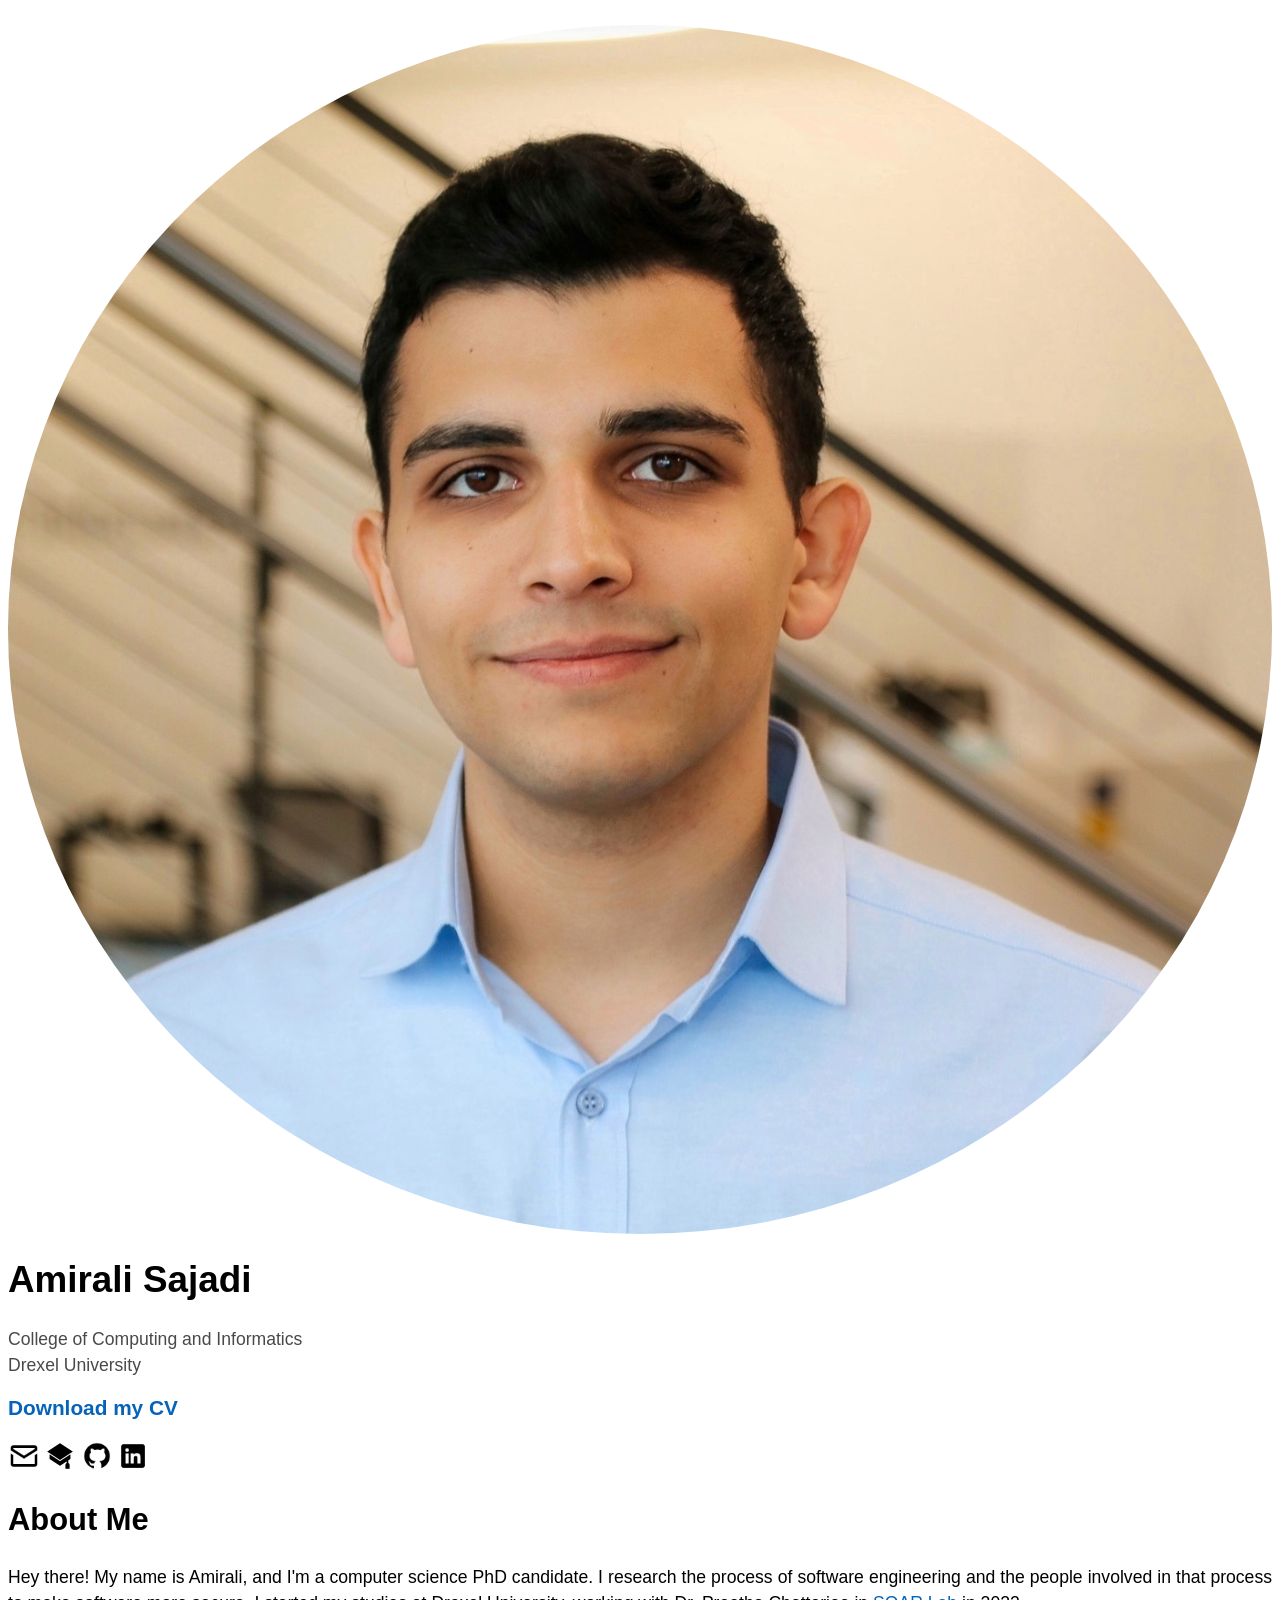
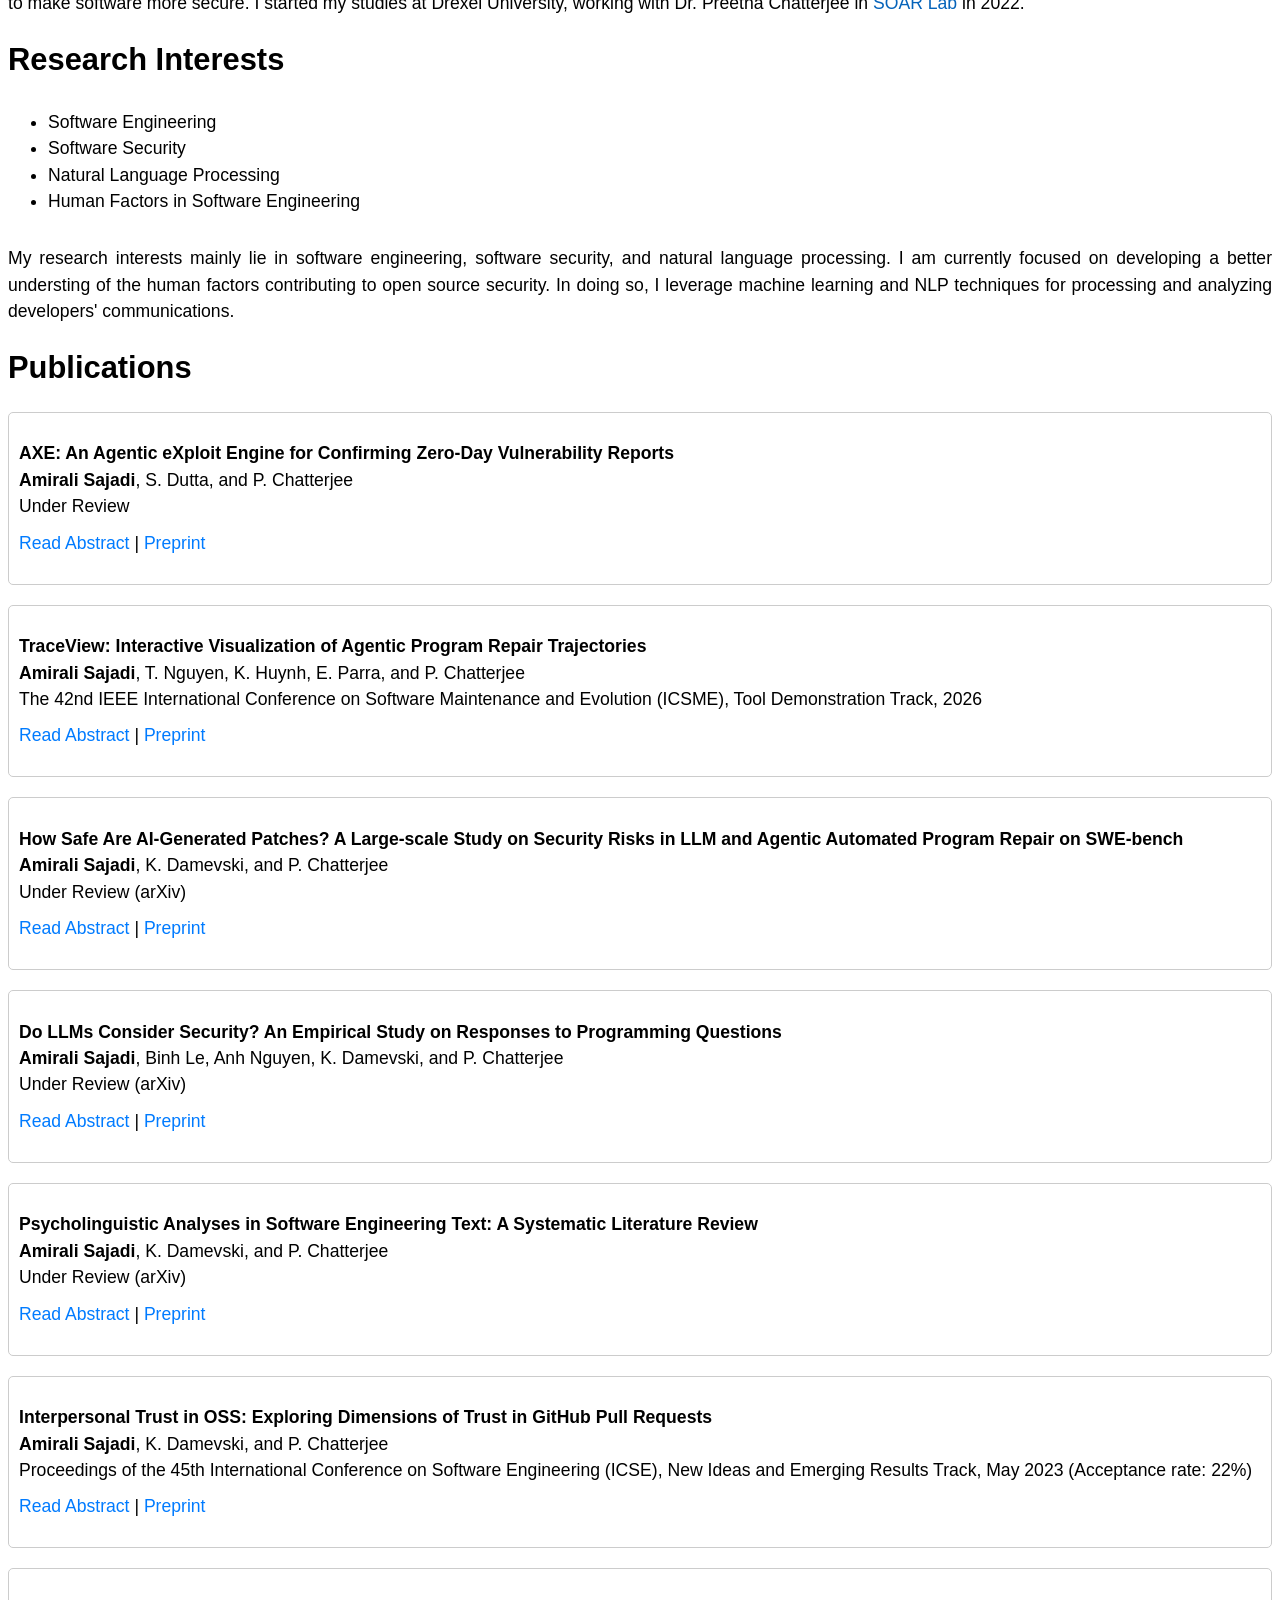
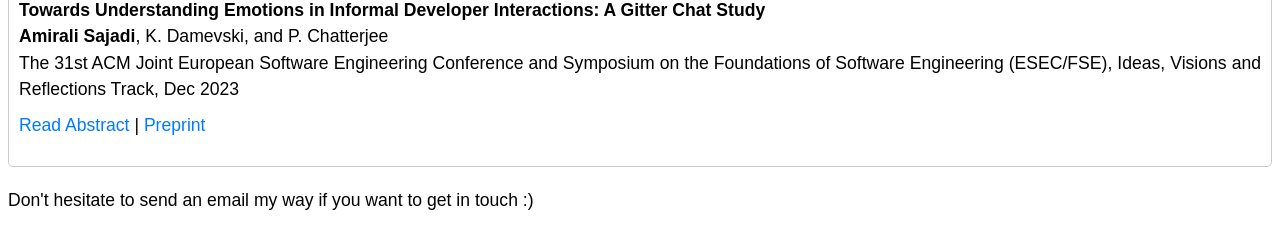
==== index.html @ 4d687c8c "Update publications" ====
<!DOCTYPE html>

<html lang="en">

<head>
    <meta charset="UTF-8">
    <meta http-equiv="X-UA-Compatible" content="IE=edge">
    <meta name="viewport" content="width=device-width, initial-scale=1.0">
    <title>Amirali Sajadi</title>
    <link rel="icon" type="image/x-icon" href="./assets/img/fav.png">

    <link rel="stylesheet" href="./assets/CSS/main.css">
    <link rel="stylesheet" href="./assets/CSS/bootstrap-grid.min.css">
</head>

<body class="container justify">


    <header class="row" id="header-row">

        <div class="col-md-3 col-sm-12">
            <img src="./assets/img/me.jpg" class="mypic" />
        </div>

        <div class="col-md-9 col-sm-12">
            <h1>Amirali Sajadi</h1>
            <p style="color: rgb(73, 73, 73);">College of Computing and Informatics<br>Drexel University</p>

            <div class="font-heavy"><a href="./assets/CV.pdf" target="_blank">Download my CV</a></div>

            <div id="links">
                <a href="mailto:amirali.sajadi@drexel.edu" target="_blank"><img src="./assets/img/mail-96.png"></a>
                <a href="https://scholar.google.com/citations?user=wyZsULIAAAAJ&hl=en" target="_blank"><img
                        src="./assets/img/scholar.png"></a>
                <a href="https://github.com/AmiraliSajadi" target="_blank"><img src="./assets/img/github-90.png"></a>
                <!-- <a href="https://twitter.com/amirali_sajadi" target="_blank"><img src="./assets/img/twitter-90.png"></a> -->
                <a href="https://www.linkedin.com/in/amirali-sajadi-a169a821b/" target="_blank"><img
                        src="./assets/img/linkedin-90.png"></a>
            </div>
        </div>

    </header>

    <main>

        <!-- About Me -->
        <div class="row">
            <div class="col-12">
                <h2>About Me</h2>

                <p class="justify">
                    Hey there! My name is Amirali, and I'm a computer science PhD candidate. I research the process of
                    software engineering and the people involved in that process to make software more secure.
                    I started my studies at Drexel University, working with Dr. Preetha Chatterjee in <a
                        href="https://soar-lab.github.io/" target="_blank">SOAR Lab</a> in 2022. </br>
                </p>
            </div>
        </div>

        <!-- Research Interests -->
        <div class="row">
            <div class="col-12">
                <h2>Research Interests</h2My research interests mainly lie in software engineering, software security,
                        and natural language processing.>
                    <ul>
                        <li>Software Engineering</li>
                        <li>Software Security</li>
                        <li>Natural Language Processing</li>
                        <li>Human Factors in Software Engineering</li>
                    </ul>
                    <p>My research interests mainly lie in software engineering, software security, and natural language
                        processing. I am currently focused on developing a better understing of the human factors
                        contributing to
                        open source security. In doing so, I leverage machine learning and NLP
                        techniques for processing and analyzing developers' communications.</p>
            </div>
        </div>

        <!-- Publications -->
        <div class="row">
            <div class="col-12">
                <h2>Publications</h2>

                                <!-- Publication -->
                <div class="publication">
                    <p>
                        <strong>AXE: An Agentic eXploit Engine for Confirming Zero-Day Vulnerability Reports</strong>
                        <br><strong>Amirali Sajadi</strong>, S. Dutta, and P. Chatterjee
                        <br>Under Review
                        <br><a href="#" class="dropdown-btn">Read Abstract</a> | <a
                            href="assets/papers/AXE.pdf" target="_blank"
                            class="button-link">Preprint</a>
                    </p>
                    <div class="abstract-content">
                        <p>
                            Vulnerability detection tools are widely adopted in software projects, yet they often overwhelm maintainers with false positives and non-actionable reports. Automated exploitation systems can help validate these reports; however, existing approaches typically operate in isolation from detection pipelines, failing to leverage available metadata such as vulnerability type and source-code location.
                            
                            This paper investigates grey-box exploitation as a vulnerability triage methodology by leveraging bare minimum detection metadata i.e., CWE classification and location, to automatically confirm which reported vulnerabilities are exploitable. We present AXE, a multi-agent framework that operationalizes this paradigm through iterative planning, source inspection, and dynamic execution.
                            
                            Evaluated on the CVE-Bench dataset, AXE achieves a 30% exploitation success rate, a 3x improvement over state-of-the-art black-box baselines. Even in a single-agent configuration, grey-box metadata yields a 1.75x performance gain. Systematic error analysis shows that most failed attempts arise from specific reasoning gaps, including misinterpreted vulnerability semantics and unmet execution preconditions. For successful exploits, AXE produces actionable, reproducible proof-of-concept artifacts, demonstrating its utility in streamlining Web vulnerability triage and remediation. We further evaluate AXE’s generalizability through a case study on a recent real-world vulnerability not included in CVE-Bench.
                        </p>
                    </div>
                </div>

                <!-- Publication -->
                <div class="publication">
                    <p>
                        <strong>TraceView: Interactive Visualization of Agentic Program Repair Trajectories</strong>
                        <br><strong>Amirali Sajadi</strong>, T. Nguyen, K. Huynh, E. Parra, and P. Chatterjee
                        <br>The 42nd IEEE International Conference on Software Maintenance and Evolution (ICSME), Tool Demonstration Track, 2026
                        <br><a href="#" class="dropdown-btn">Read Abstract</a> | <a
                            href="assets/papers/TraceView.pdf" target="_blank"
                            class="button-link">Preprint</a>
                    </p>
                    <div class="abstract-content">
                        <p>
                            LLM-based automated program repair (APR) agents generate patches to fix software bugs with minimal human intervention. These agents often produce long trajectories of reasoning, tool use, and feedback to produce candidate patches. Final patch outcomes show whether a repair attempt succeeded or failed, but they do not show how the agent reached that outcome, or where the process became repetitive or misaligned with the task. This makes agentic repair failures difficult to diagnose, reproduce, and prevent. To help developers address these challenges, we present <i>TraceView</i>, an interactive tool for labeling and visualizing repair trajectories from APR systems. TraceView organizes raw and pre-labeled agentic runs with <i>Thought</i>, <i>Action</i>, and <i>Result</i> components to support semantic relation labeling and diagnosis, and renders the resulting trajectory as graph views. Furthermore, TraceView provides relation filters, patch outcome summaries, metrics, and node-level evidence panels to help users inspect how <i>reasoning</i>, <i>actions</i>, and <i>feedback</i> connect across the various steps of an agentic repair attempt. We evaluate TraceView with five researchers through a survey-based user study. Participants reported that TraceView made trajectories easier to scan and that its overview-to-detail workflow helped them better understand repair behavior. The TraceView source code is available at <a href="https://github.com/SOAR-Lab/agent-traj-visualization" target="_blank">https://github.com/SOAR-Lab/agent-traj-visualization</a>. A screencast of TraceView is available at <a href="https://youtu.be/9ZCh7Ifj2AQ" target="_blank">https://youtu.be/9ZCh7Ifj2AQ</a>.
                        </p>
                    </div>
                </div>

                <!-- Publication -->
                <div class="publication">
                    <p>
                        <strong>How Safe Are AI-Generated Patches? A Large-scale Study on Security Risks in LLM and Agentic Automated Program Repair on SWE-bench</strong>
                        <br><strong>Amirali Sajadi</strong>, K. Damevski, and P. Chatterjee
                        <br>Under Review (arXiv)
                        <br><a href="#" class="dropdown-btn">Read Abstract</a> | <a
                            href="assets/papers/Are_LLM_Patches_Secure.pdf" target="_blank"
                            class="button-link">Preprint</a>
                    </p>
                    <div class="abstract-content">
                        <p>
                            Large language models (LLMs) and their agentic frameworks are increasingly adopted to perform development tasks such as automated program repair (APR). While prior work has identified security risks in LLM-generated code, most have focused on synthetic, simplified, or isolated tasks that lack the complexity of real-world program repair. In this study, we present the first large-scale security analysis of LLM-generated patches using 20,000+ GitHub issues. We evaluate patches proposed by developers, a standalone LLM (Llama 3.3 Instruct-70B), and three top-performing agentic frameworks (OpenHands, AutoCodeRover, HoneyComb). Finally, we analyze a wide range of code, issue, and project-level factors to understand the conditions under which generating insecure patches is more likely.
                            
                            Our findings reveal that Llama introduces many new vulnerabilities, exhibiting unique patterns not found in developers' code. Agentic workflows also generate a number of vulnerabilities, particularly when given more autonomy. We find that vulnerabilities in LLM-generated patches are associated with distinctive code characteristics and are commonly observed in issues missing specific types of information. These results suggest that contextual factors play a critical role in the security of the generated patches and point toward the need for proactive risk assessment methods that account for both issue and code-level information.
                        </p>
                    </div>
                </div>

                <!-- Publication -->
                <div class="publication">
                    <p>
                        <strong>Do LLMs Consider Security? An Empirical Study on Responses to Programming Questions</strong>
                        <br><strong>Amirali Sajadi</strong>, Binh Le, Anh Nguyen, K. Damevski, and P. Chatterjee
                        <br>Under Review (arXiv)
                        <br><a href="#" class="dropdown-btn">Read Abstract</a> | <a
                            href="assets/papers/do_llms_consider_security.pdf" target="_blank"
                            class="button-link">Preprint</a>
                    </p>
                    <div class="abstract-content">
                        <p>
                            The widespread adoption of conversational LLMs for software development has raised new security concerns
                            regarding the safety of LLM-generated content. Our motivational study outlines ChatGPT's potential in
                            volunteering context-specific information to the developers, promoting safe coding practices. Motivated by
                            this finding, we conduct a study to evaluate the degree of security awareness exhibited by three prominent
                            LLMs: Claude 3, GPT-4, and Llama 3. We prompt these LLMs with Stack Overflow questions that contain vulnerable
                            code to evaluate whether they merely provide answers to the questions or if they also warn users about
                            the insecure code, thereby demonstrating a degree of security awareness. Further, we assess whether LLM
                            responses provide information about the causes, exploits, and the potential fixes of the vulnerability,
                            to help raise users' awareness. Our findings show that all three models struggle to accurately detect and
                            warn users about vulnerabilities, achieving a detection rate of only 12.6% to 40% across our datasets. We also
                            observe that the LLMs tend to identify certain types of vulnerabilities related to sensitive information
                            exposure and improper input neutralization much more frequently than other types, such as those involving
                            external control of file names or paths. Furthermore, when LLMs do issue security warnings, they often provide
                            more information on the causes, exploits, and fixes of vulnerabilities compared to Stack Overflow responses.
                            Finally, we provide an in-depth discussion on the implications of our findings and present a CLI-based prompting
                            tool that can be used to generate significantly more secure LLM responses.
                        </p>
                    </div>
                </div>
                
                 <!-- Publication -->
                <div class="publication">
                    <p>
                        <strong>Psycholinguistic Analyses in Software Engineering Text: A Systematic Literature Review</strong>
                        <br><strong>Amirali Sajadi</strong>, K. Damevski, and P. Chatterjee
                        <br>Under Review (arXiv)
                        <br><a href="#" class="dropdown-btn">Read Abstract</a> | <a
                            href="assets/papers/psycholinguistic_analyses_in_se_text.pdf" target="_blank"
                            class="button-link">Preprint</a>
                    </p>
                    <div class="abstract-content">
                        <p>
                            Context: A deeper understanding of human factors in software engineering (SE) is essential for improving team collaboration, decision-making, and
                            productivity. Communication channels iike code reviews and chats provide insights into developers’ psychological and emotional states. While large
                            language models excel at text analysis, they often lack transparency and precision. Psycholinguistic tools like Linguistic Inquiry and Word Count (LIWC)
                            offer clearer, interpretable insights into cognitive and emotional processes exhibited in text. Despite its wide use in SE research, no comprehensive
                            review of LIWC’s use has been conducted.
                            
                            Objective: We examine the importance of psycholinguistic tools, particularly LIWC, and provide a thorough analysis of its current and
                            potential future applications in SE research. 
                            
                            Methods: We conducted a systematic review of six prominent databases, identifying 43 SE-related papers using LIWC. Our analysis focuses on five
                            research questions: RQ1. How was LIWC employed in SE studies, and for what purposes?, RQ2. What datasets were analyzed using LIWC?, RQ3: What
                            Behavioral Software Engineering (BSE) concepts were studied using LIWC? RQ4: How often has LIWC been evaluated in SE research?, RQ5: What
                            concerns were raised about adopting LIWC in SE? 
                            
                            Results: Our findings reveal a wide range of applications, including analyzing team communication to detect developer emotions and personality,
                            developing ML models to predict deleted Stack Overflow posts, and more recently comparing AI-generated and human-written text. LIWC has been
                            primarily used with data from project management platforms (e.g., GitHub) and Q&A forums (e.g., Stack Overflow). Key BSE concepts include
                            Communication, Organizational Climate, and Positive Psychology. 26 of 43 papers did not formally evaluate LIWC. Concerns were raised about
                            some limitations, including difficulty handling SE-specific vocabulary.
                            
                            Conclusion: We highlight the potential of psycholinguistic tools and their limitations, and present new use cases for advancing the research
                            of human factors in SE (e.g., bias in human-LLM conversations).
                        </p>
                    </div>
                </div>
                
                <!-- Publication -->
                <div class="publication">
                    <p>
                        <strong>Interpersonal Trust in OSS: Exploring Dimensions of Trust in GitHub Pull
                            Requests</strong>
                        <br><strong>Amirali Sajadi</strong>, K. Damevski, and P. Chatterjee
                        <br>Proceedings of the 45th International Conference on Software Engineering (ICSE), New Ideas
                        and Emerging Results Track,
                        May 2023 (Acceptance rate: 22%)
                        <br><a href="#" class="dropdown-btn">Read Abstract</a> | <a
                            href="assets/papers/interpersonal_trust.pdf" target="_blank"
                            class="button-link">Preprint</a>
                    </p>
                    <div class="abstract-content">
                        <p>
                            Interpersonal trust plays a crucial role in facilitating collaborative tasks, such as
                            software development. While previous research recognizes the significance of trust in an
                            organizational setting, there is a lack of understanding in how trust is exhibited in OSS
                            distributed teams, where there is an absence of direct, in-person communications. To foster
                            trust and collaboration in OSS teams, we need to understand what trust is and how it is
                            exhibited in written developer communications (e.g., pull requests, chats). In this paper,
                            we first investigate various dimensions of trust to identify the ways trusting behavior can
                            be observed in OSS. Next, we sample a set of 100 GitHub pull requests from Apache Software
                            Foundation (ASF) projects, to analyze and demonstrate how each dimension of trust can be
                            exhibited. Our findings provide preliminary insights into cues that might be helpful to
                            automatically assess team dynamics and establish interpersonal trust in OSS teams, leading
                            to successful and sustainable OSS.
                        </p>
                    </div>
                </div>

                <!-- Publication -->
                <div class="publication">
                    <p>
                        <strong>Towards Understanding Emotions in Informal Developer Interactions: A Gitter Chat
                            Study</strong>
                        <br><strong>Amirali Sajadi</strong>, K. Damevski, and P. Chatterjee
                        <br>The 31st ACM Joint European Software Engineering Conference and Symposium on the Foundations
                        of Software Engineering (ESEC/FSE),
                        Ideas, Visions and Reflections Track, Dec 2023
                        <br><a href="#" class="dropdown-btn">Read Abstract</a> | <a href="assets/papers/emotions.pdf"
                            target="_blank" class="button-link">Preprint</a>
                    </p>
                    <div class="abstract-content">
                        <p>
                            Emotions play a significant role in teamwork and collaborative activities like software
                            development. While researchers have analyzed developer emotions in various software
                            artifacts (e.g., issues, pull requests), few studies have focused on understanding the broad
                            spectrum of emotions expressed in chats. As one of the most widely used means of
                            communication, chats contain valuable information in the form of informal conversations,
                            such as negative perspectives about adopting a tool. In this paper, we present a dataset of
                            developer chat messages manually annotated with a wide range of emotion labels (and
                            sub-labels), and analyze the type of information present in those messages. We also
                            investigate the unique signals of emotions specific to chats and distinguish them from other
                            forms of software communication. Our findings suggest that chats have fewer expressions of
                            Approval and Fear but more expressions of Curiosity compared to GitHub comments. We also
                            notice that Confusion is frequently observed when discussing programming-related information
                            such as unexpected software behavior. Overall, our study highlights the potential of mining
                            emotions in developer chats for supporting software maintenance and evolution tools.
                        </p>
                    </div>
                </div>
            </div>
        </div>

    </main>

    <!-- footer -->
    <footer class="last-row">

        <p>Don't hesitate to send an email my way if you want to get in touch :)</p>

    </footer>


    <script>
        // JavaScript to toggle the abstract content
        document.querySelectorAll('.dropdown-btn').forEach(button => {
            button.addEventListener('click', (event) => {
                event.preventDefault(); // Prevent the default action of the link
                const abstractContent = button.parentElement.nextElementSibling;
                if (abstractContent.style.display === 'block') {
                    abstractContent.style.display = 'none';
                } else {
                    abstractContent.style.display = 'block';
                }
            });
        });
    </script>

</body>

</html>
---- assets/CSS/main.css ----
/* inter font */
@import url("https://rsms.me/inter/inter.css");
html {
  font-family: "Inter", sans-serif;
}
@supports (font-variation-settings: normal) {
  html {
    font-family: "Inter var", sans-serif;
  }
}

/* font */
a {
  color: #0563ba;
  text-decoration: none;
}

a:hover {
  text-decoration: underline;
}

a:visited {
  color: #0563ba;
  text-decoration: none;
}

h1 {
  font-size: 2.3rem;
}

h2 {
  font-size: 1.93rem;
}

p,
li {
  font-size: 1.1rem;
  font-weight: 500;
  line-height: 1.5;
}

b {
  font-size: 1.1rem;
  font-weight: 650;
  line-height: 1.5;
}

.font-heavy {
  font-weight: 700;
  font-size: 1.3rem;
}

.font-regular {
  font-weight: 400;
}
*/


/* positioning */
body {
  height: 100%;
  width: 100%;
  margin: 0;
  padding: 0;
  top: 0;
  left: 0;
}

.left {
  text-align: left;
}

.right {
  text-align: right;
}

.center {
  text-align: center;
  margin-left: auto;
  margin-right: auto;
}

.justify {
  text-align: justify;
}

#header-row {
  margin-top: 25px;
}

#last-row {
  margin-top: 100px;
  margin-bottom: 50px;
}

.mypic {
  width: 100%;
  margin-right: auto;
  margin-left: auto;
  margin-bottom: 25px;
  display: block;
  border-radius: 100%;
}

#links {
  margin-top: 20px;
}

#links img {
  height: 2em;
  width: 2em;
}

.publication {
  margin-bottom: 20px;
  border: 1px solid #ccc;
  padding: 10px;
  border-radius: 5px;
}

.button-link,
.dropdown-btn {
  color: #007bff;
  text-decoration: none;
  display: inline-block;
  margin-top: 10px;
}

.button-link:hover,
.dropdown-btn:hover {
  text-decoration: underline;
}

.abstract-content {
  display: none;
  background-color: #e9f5ff;
  padding: 10px;
  margin-top: 10px;
  border-radius: 5px;
}
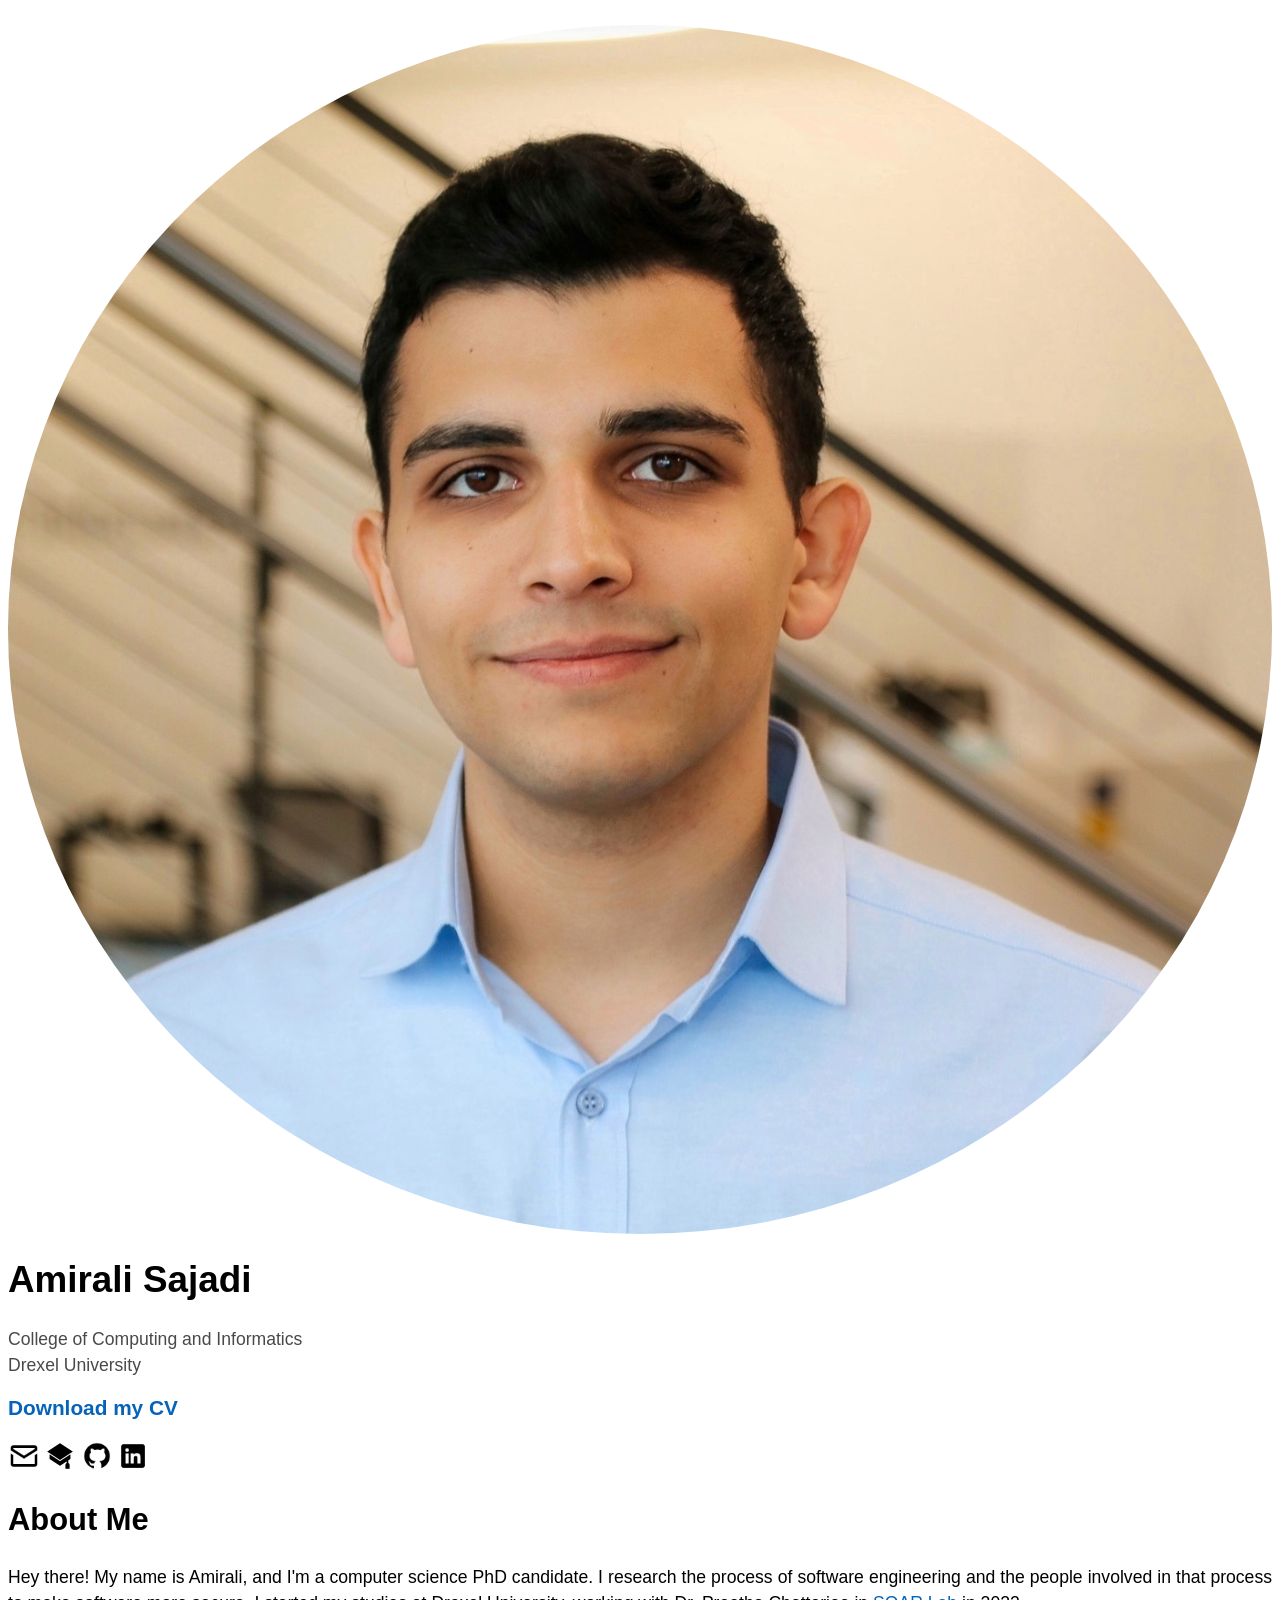
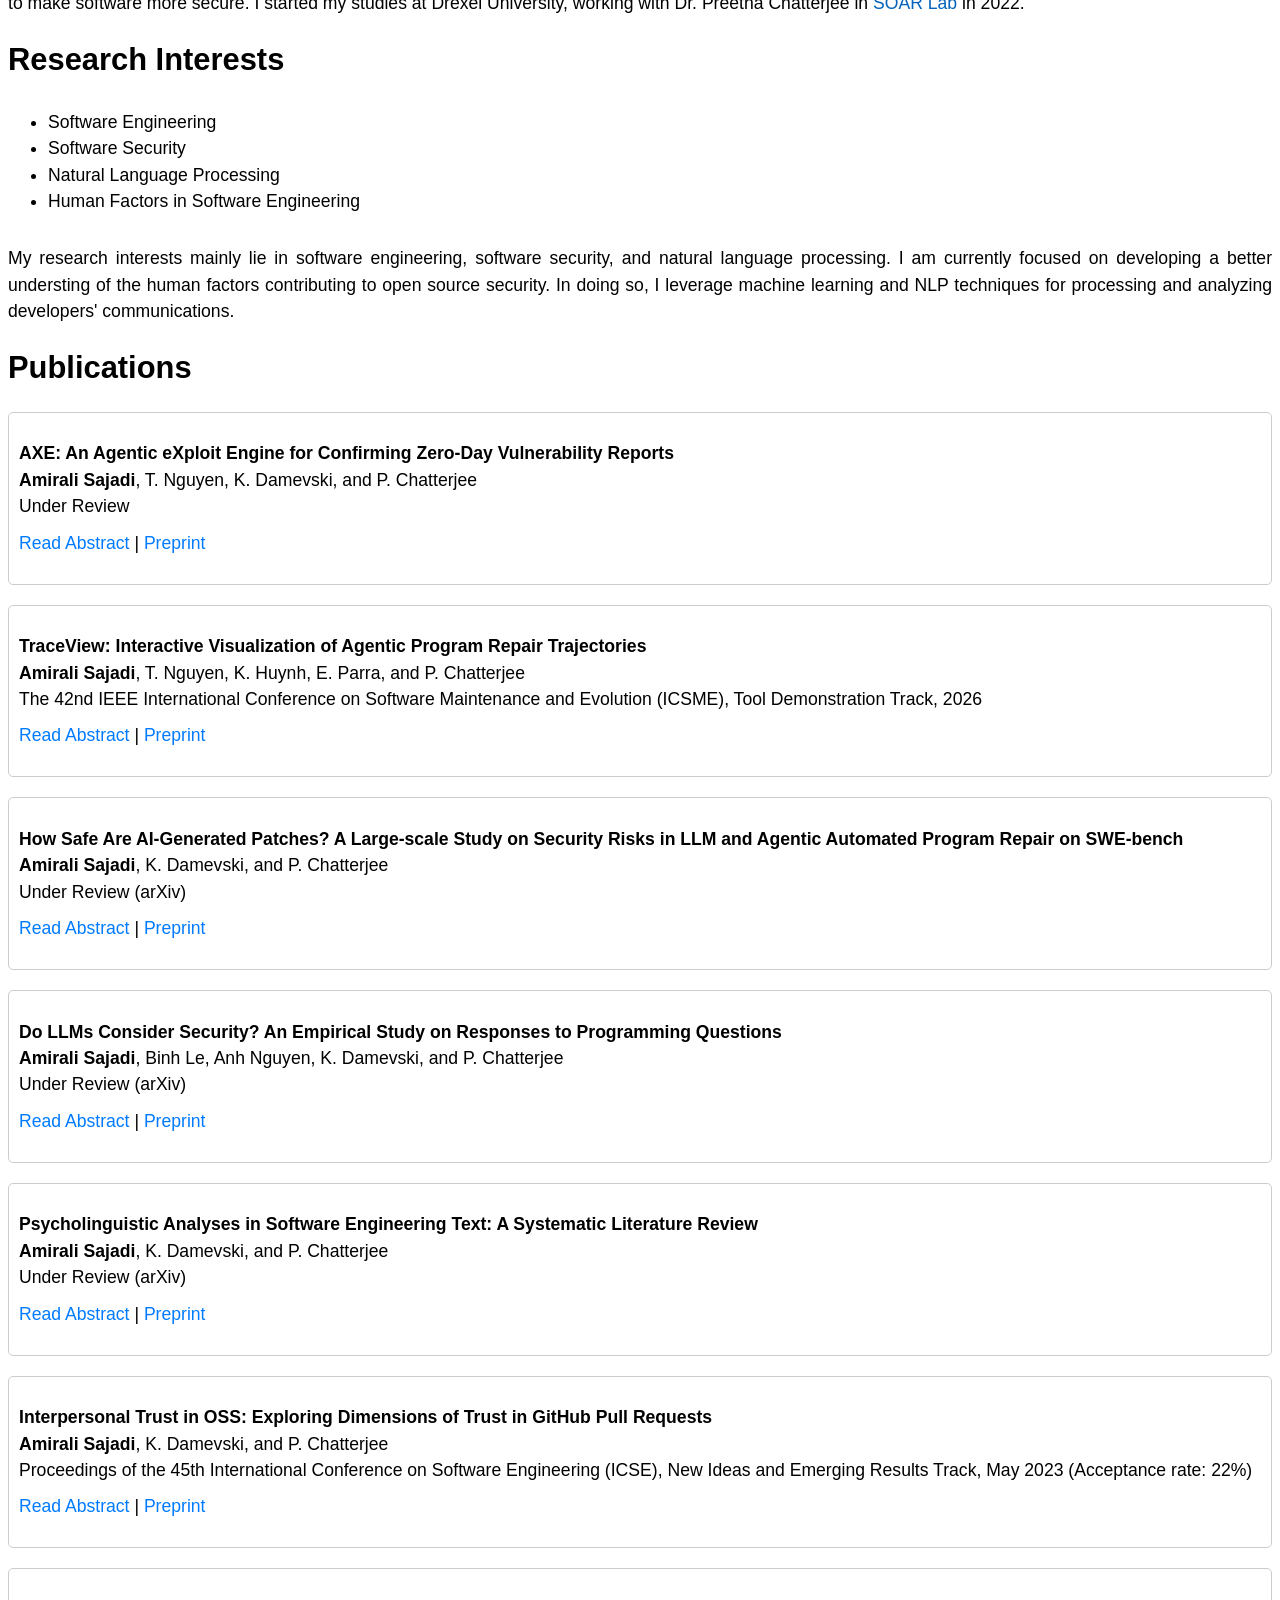
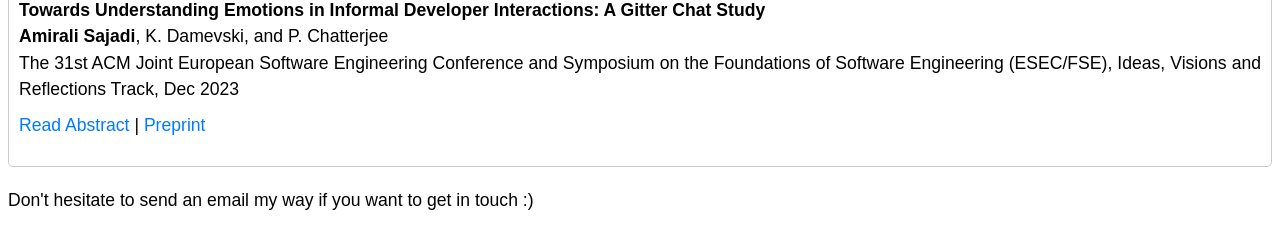
==== commit e81483a4: "Update author names in publication section" ====
--- a/index.html
+++ b/index.html
@@ -85,7 +85,7 @@
                 <div class="publication">
                     <p>
                         <strong>AXE: An Agentic eXploit Engine for Confirming Zero-Day Vulnerability Reports</strong>
-                        <br><strong>Amirali Sajadi</strong>, S. Dutta, and P. Chatterjee
+                        <br><strong>Amirali Sajadi</strong>, T. Nguyen, K. Damevski, and P. Chatterjee
                         <br>Under Review
                         <br><a href="#" class="dropdown-btn">Read Abstract</a> | <a
                             href="assets/papers/AXE.pdf" target="_blank"
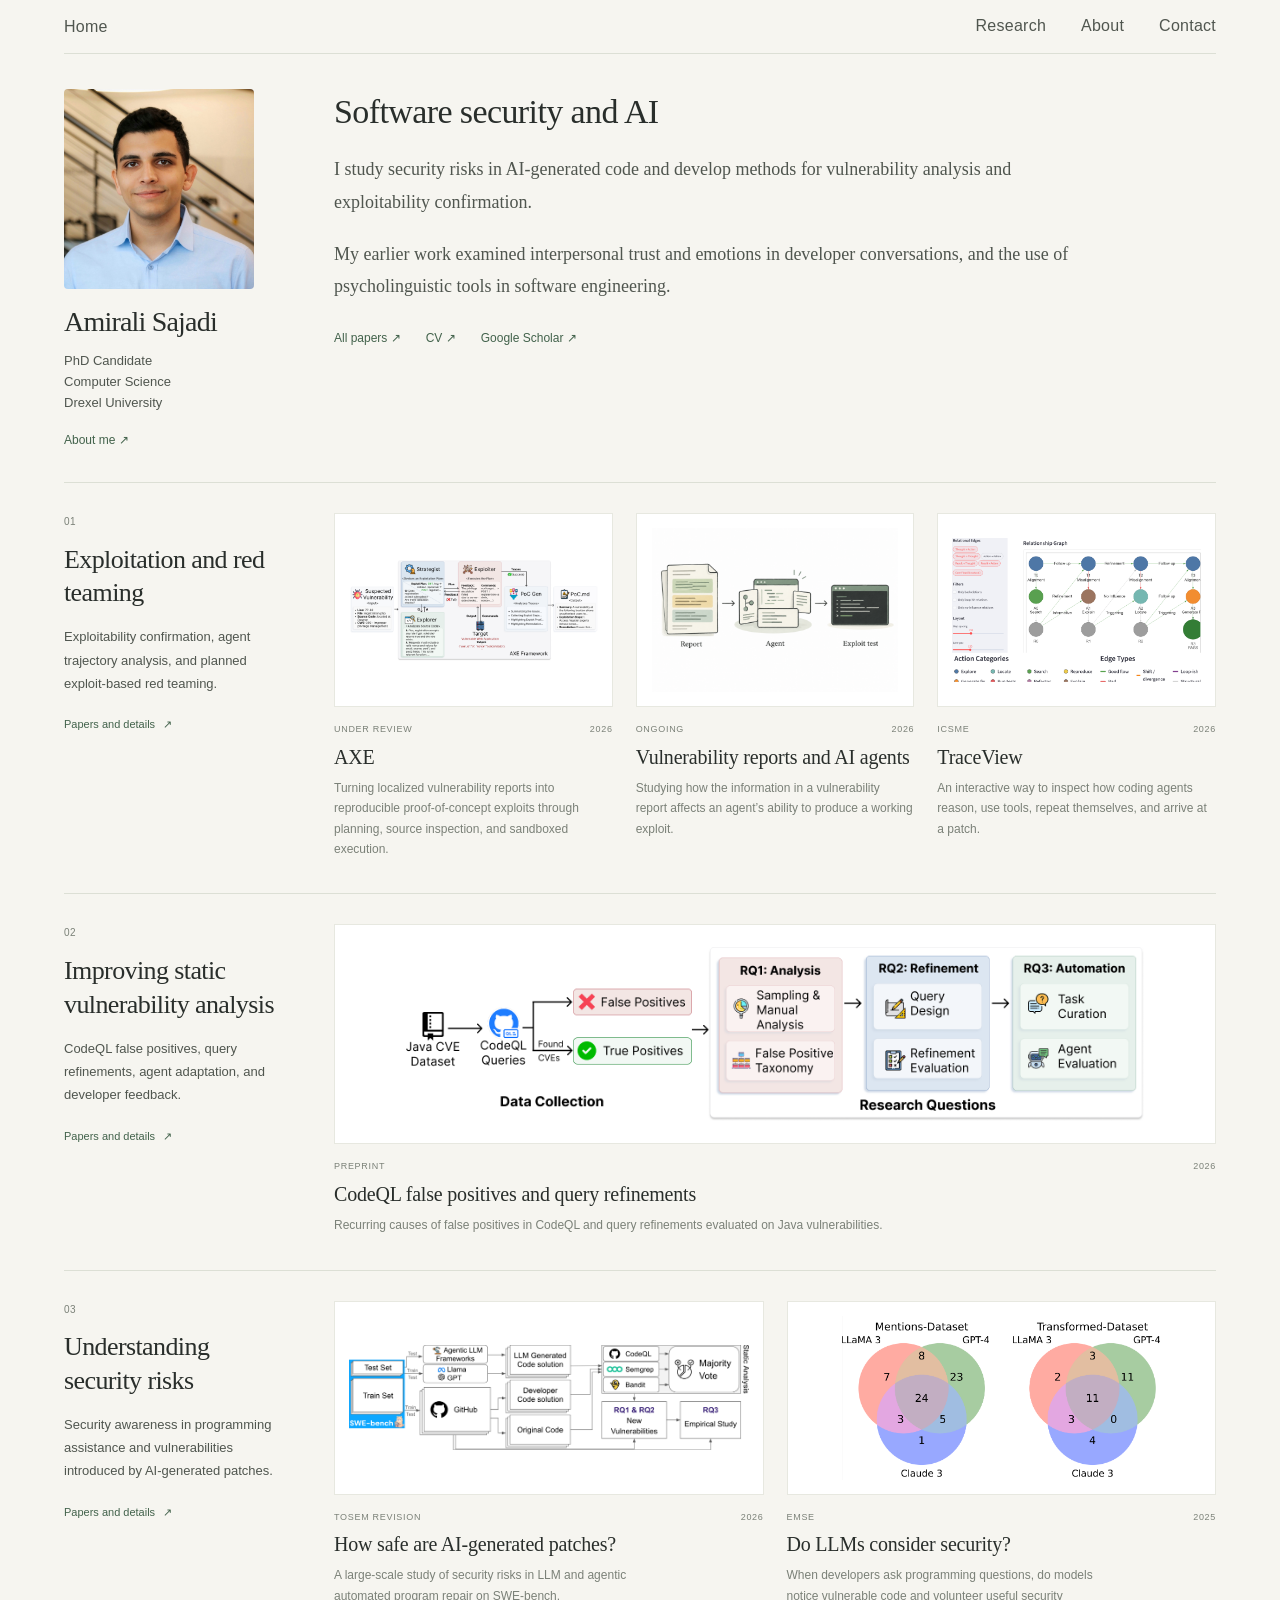
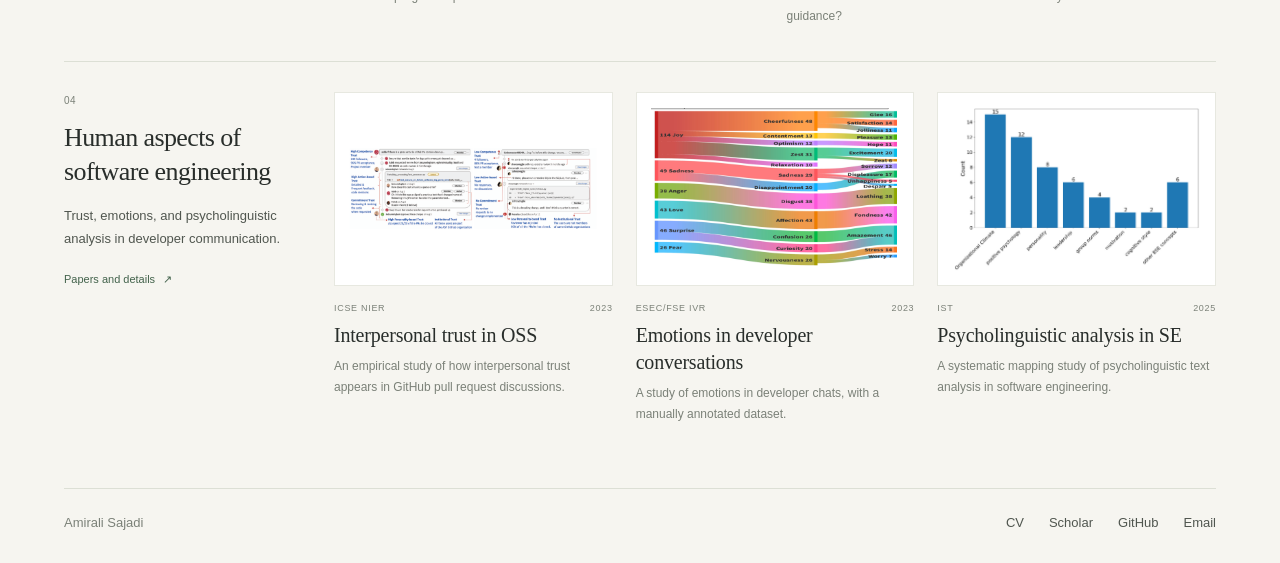
==== commit 5895ce20: "new ui" ====
--- a/index.html
+++ b/index.html
@@ -1,303 +1,3 @@
-<!DOCTYPE html>
-
-<html lang="en">
-
-<head>
-    <meta charset="UTF-8">
-    <meta http-equiv="X-UA-Compatible" content="IE=edge">
-    <meta name="viewport" content="width=device-width, initial-scale=1.0">
-    <title>Amirali Sajadi</title>
-    <link rel="icon" type="image/x-icon" href="./assets/img/fav.png">
-
-    <link rel="stylesheet" href="./assets/CSS/main.css">
-    <link rel="stylesheet" href="./assets/CSS/bootstrap-grid.min.css">
-</head>
-
-<body class="container justify">
-
-
-    <header class="row" id="header-row">
-
-        <div class="col-md-3 col-sm-12">
-            <img src="./assets/img/me.jpg" class="mypic" />
-        </div>
-
-        <div class="col-md-9 col-sm-12">
-            <h1>Amirali Sajadi</h1>
-            <p style="color: rgb(73, 73, 73);">College of Computing and Informatics<br>Drexel University</p>
-
-            <div class="font-heavy"><a href="./assets/CV.pdf" target="_blank">Download my CV</a></div>
-
-            <div id="links">
-                <a href="mailto:amirali.sajadi@drexel.edu" target="_blank"><img src="./assets/img/mail-96.png"></a>
-                <a href="https://scholar.google.com/citations?user=wyZsULIAAAAJ&hl=en" target="_blank"><img
-                        src="./assets/img/scholar.png"></a>
-                <a href="https://github.com/AmiraliSajadi" target="_blank"><img src="./assets/img/github-90.png"></a>
-                <!-- <a href="https://twitter.com/amirali_sajadi" target="_blank"><img src="./assets/img/twitter-90.png"></a> -->
-                <a href="https://www.linkedin.com/in/amirali-sajadi-a169a821b/" target="_blank"><img
-                        src="./assets/img/linkedin-90.png"></a>
-            </div>
-        </div>
-
-    </header>
-
-    <main>
-
-        <!-- About Me -->
-        <div class="row">
-            <div class="col-12">
-                <h2>About Me</h2>
-
-                <p class="justify">
-                    Hey there! My name is Amirali, and I'm a computer science PhD candidate. I research the process of
-                    software engineering and the people involved in that process to make software more secure.
-                    I started my studies at Drexel University, working with Dr. Preetha Chatterjee in <a
-                        href="https://soar-lab.github.io/" target="_blank">SOAR Lab</a> in 2022. </br>
-                </p>
-            </div>
-        </div>
-
-        <!-- Research Interests -->
-        <div class="row">
-            <div class="col-12">
-                <h2>Research Interests</h2My research interests mainly lie in software engineering, software security,
-                        and natural language processing.>
-                    <ul>
-                        <li>Software Engineering</li>
-                        <li>Software Security</li>
-                        <li>Natural Language Processing</li>
-                        <li>Human Factors in Software Engineering</li>
-                    </ul>
-                    <p>My research interests mainly lie in software engineering, software security, and natural language
-                        processing. I am currently focused on developing a better understing of the human factors
-                        contributing to
-                        open source security. In doing so, I leverage machine learning and NLP
-                        techniques for processing and analyzing developers' communications.</p>
-            </div>
-        </div>
-
-        <!-- Publications -->
-        <div class="row">
-            <div class="col-12">
-                <h2>Publications</h2>
-
-                                <!-- Publication -->
-                <div class="publication">
-                    <p>
-                        <strong>AXE: An Agentic eXploit Engine for Confirming Zero-Day Vulnerability Reports</strong>
-                        <br><strong>Amirali Sajadi</strong>, T. Nguyen, K. Damevski, and P. Chatterjee
-                        <br>Under Review
-                        <br><a href="#" class="dropdown-btn">Read Abstract</a> | <a
-                            href="assets/papers/AXE.pdf" target="_blank"
-                            class="button-link">Preprint</a>
-                    </p>
-                    <div class="abstract-content">
-                        <p>
-                            Vulnerability detection tools are widely adopted in software projects, yet they often overwhelm maintainers with false positives and non-actionable reports. Automated exploitation systems can help validate these reports; however, existing approaches typically operate in isolation from detection pipelines, failing to leverage available metadata such as vulnerability type and source-code location.
-                            
-                            This paper investigates grey-box exploitation as a vulnerability triage methodology by leveraging bare minimum detection metadata i.e., CWE classification and location, to automatically confirm which reported vulnerabilities are exploitable. We present AXE, a multi-agent framework that operationalizes this paradigm through iterative planning, source inspection, and dynamic execution.
-                            
-                            Evaluated on the CVE-Bench dataset, AXE achieves a 30% exploitation success rate, a 3x improvement over state-of-the-art black-box baselines. Even in a single-agent configuration, grey-box metadata yields a 1.75x performance gain. Systematic error analysis shows that most failed attempts arise from specific reasoning gaps, including misinterpreted vulnerability semantics and unmet execution preconditions. For successful exploits, AXE produces actionable, reproducible proof-of-concept artifacts, demonstrating its utility in streamlining Web vulnerability triage and remediation. We further evaluate AXE’s generalizability through a case study on a recent real-world vulnerability not included in CVE-Bench.
-                        </p>
-                    </div>
-                </div>
-
-                <!-- Publication -->
-                <div class="publication">
-                    <p>
-                        <strong>TraceView: Interactive Visualization of Agentic Program Repair Trajectories</strong>
-                        <br><strong>Amirali Sajadi</strong>, T. Nguyen, K. Huynh, E. Parra, and P. Chatterjee
-                        <br>The 42nd IEEE International Conference on Software Maintenance and Evolution (ICSME), Tool Demonstration Track, 2026
-                        <br><a href="#" class="dropdown-btn">Read Abstract</a> | <a
-                            href="assets/papers/TraceView.pdf" target="_blank"
-                            class="button-link">Preprint</a>
-                    </p>
-                    <div class="abstract-content">
-                        <p>
-                            LLM-based automated program repair (APR) agents generate patches to fix software bugs with minimal human intervention. These agents often produce long trajectories of reasoning, tool use, and feedback to produce candidate patches. Final patch outcomes show whether a repair attempt succeeded or failed, but they do not show how the agent reached that outcome, or where the process became repetitive or misaligned with the task. This makes agentic repair failures difficult to diagnose, reproduce, and prevent. To help developers address these challenges, we present <i>TraceView</i>, an interactive tool for labeling and visualizing repair trajectories from APR systems. TraceView organizes raw and pre-labeled agentic runs with <i>Thought</i>, <i>Action</i>, and <i>Result</i> components to support semantic relation labeling and diagnosis, and renders the resulting trajectory as graph views. Furthermore, TraceView provides relation filters, patch outcome summaries, metrics, and node-level evidence panels to help users inspect how <i>reasoning</i>, <i>actions</i>, and <i>feedback</i> connect across the various steps of an agentic repair attempt. We evaluate TraceView with five researchers through a survey-based user study. Participants reported that TraceView made trajectories easier to scan and that its overview-to-detail workflow helped them better understand repair behavior. The TraceView source code is available at <a href="https://github.com/SOAR-Lab/agent-traj-visualization" target="_blank">https://github.com/SOAR-Lab/agent-traj-visualization</a>. A screencast of TraceView is available at <a href="https://youtu.be/9ZCh7Ifj2AQ" target="_blank">https://youtu.be/9ZCh7Ifj2AQ</a>.
-                        </p>
-                    </div>
-                </div>
-
-                <!-- Publication -->
-                <div class="publication">
-                    <p>
-                        <strong>How Safe Are AI-Generated Patches? A Large-scale Study on Security Risks in LLM and Agentic Automated Program Repair on SWE-bench</strong>
-                        <br><strong>Amirali Sajadi</strong>, K. Damevski, and P. Chatterjee
-                        <br>Under Review (arXiv)
-                        <br><a href="#" class="dropdown-btn">Read Abstract</a> | <a
-                            href="assets/papers/Are_LLM_Patches_Secure.pdf" target="_blank"
-                            class="button-link">Preprint</a>
-                    </p>
-                    <div class="abstract-content">
-                        <p>
-                            Large language models (LLMs) and their agentic frameworks are increasingly adopted to perform development tasks such as automated program repair (APR). While prior work has identified security risks in LLM-generated code, most have focused on synthetic, simplified, or isolated tasks that lack the complexity of real-world program repair. In this study, we present the first large-scale security analysis of LLM-generated patches using 20,000+ GitHub issues. We evaluate patches proposed by developers, a standalone LLM (Llama 3.3 Instruct-70B), and three top-performing agentic frameworks (OpenHands, AutoCodeRover, HoneyComb). Finally, we analyze a wide range of code, issue, and project-level factors to understand the conditions under which generating insecure patches is more likely.
-                            
-                            Our findings reveal that Llama introduces many new vulnerabilities, exhibiting unique patterns not found in developers' code. Agentic workflows also generate a number of vulnerabilities, particularly when given more autonomy. We find that vulnerabilities in LLM-generated patches are associated with distinctive code characteristics and are commonly observed in issues missing specific types of information. These results suggest that contextual factors play a critical role in the security of the generated patches and point toward the need for proactive risk assessment methods that account for both issue and code-level information.
-                        </p>
-                    </div>
-                </div>
-
-                <!-- Publication -->
-                <div class="publication">
-                    <p>
-                        <strong>Do LLMs Consider Security? An Empirical Study on Responses to Programming Questions</strong>
-                        <br><strong>Amirali Sajadi</strong>, Binh Le, Anh Nguyen, K. Damevski, and P. Chatterjee
-                        <br>Under Review (arXiv)
-                        <br><a href="#" class="dropdown-btn">Read Abstract</a> | <a
-                            href="assets/papers/do_llms_consider_security.pdf" target="_blank"
-                            class="button-link">Preprint</a>
-                    </p>
-                    <div class="abstract-content">
-                        <p>
-                            The widespread adoption of conversational LLMs for software development has raised new security concerns
-                            regarding the safety of LLM-generated content. Our motivational study outlines ChatGPT's potential in
-                            volunteering context-specific information to the developers, promoting safe coding practices. Motivated by
-                            this finding, we conduct a study to evaluate the degree of security awareness exhibited by three prominent
-                            LLMs: Claude 3, GPT-4, and Llama 3. We prompt these LLMs with Stack Overflow questions that contain vulnerable
-                            code to evaluate whether they merely provide answers to the questions or if they also warn users about
-                            the insecure code, thereby demonstrating a degree of security awareness. Further, we assess whether LLM
-                            responses provide information about the causes, exploits, and the potential fixes of the vulnerability,
-                            to help raise users' awareness. Our findings show that all three models struggle to accurately detect and
-                            warn users about vulnerabilities, achieving a detection rate of only 12.6% to 40% across our datasets. We also
-                            observe that the LLMs tend to identify certain types of vulnerabilities related to sensitive information
-                            exposure and improper input neutralization much more frequently than other types, such as those involving
-                            external control of file names or paths. Furthermore, when LLMs do issue security warnings, they often provide
-                            more information on the causes, exploits, and fixes of vulnerabilities compared to Stack Overflow responses.
-                            Finally, we provide an in-depth discussion on the implications of our findings and present a CLI-based prompting
-                            tool that can be used to generate significantly more secure LLM responses.
-                        </p>
-                    </div>
-                </div>
-                
-                 <!-- Publication -->
-                <div class="publication">
-                    <p>
-                        <strong>Psycholinguistic Analyses in Software Engineering Text: A Systematic Literature Review</strong>
-                        <br><strong>Amirali Sajadi</strong>, K. Damevski, and P. Chatterjee
-                        <br>Under Review (arXiv)
-                        <br><a href="#" class="dropdown-btn">Read Abstract</a> | <a
-                            href="assets/papers/psycholinguistic_analyses_in_se_text.pdf" target="_blank"
-                            class="button-link">Preprint</a>
-                    </p>
-                    <div class="abstract-content">
-                        <p>
-                            Context: A deeper understanding of human factors in software engineering (SE) is essential for improving team collaboration, decision-making, and
-                            productivity. Communication channels iike code reviews and chats provide insights into developers’ psychological and emotional states. While large
-                            language models excel at text analysis, they often lack transparency and precision. Psycholinguistic tools like Linguistic Inquiry and Word Count (LIWC)
-                            offer clearer, interpretable insights into cognitive and emotional processes exhibited in text. Despite its wide use in SE research, no comprehensive
-                            review of LIWC’s use has been conducted.
-                            
-                            Objective: We examine the importance of psycholinguistic tools, particularly LIWC, and provide a thorough analysis of its current and
-                            potential future applications in SE research. 
-                            
-                            Methods: We conducted a systematic review of six prominent databases, identifying 43 SE-related papers using LIWC. Our analysis focuses on five
-                            research questions: RQ1. How was LIWC employed in SE studies, and for what purposes?, RQ2. What datasets were analyzed using LIWC?, RQ3: What
-                            Behavioral Software Engineering (BSE) concepts were studied using LIWC? RQ4: How often has LIWC been evaluated in SE research?, RQ5: What
-                            concerns were raised about adopting LIWC in SE? 
-                            
-                            Results: Our findings reveal a wide range of applications, including analyzing team communication to detect developer emotions and personality,
-                            developing ML models to predict deleted Stack Overflow posts, and more recently comparing AI-generated and human-written text. LIWC has been
-                            primarily used with data from project management platforms (e.g., GitHub) and Q&A forums (e.g., Stack Overflow). Key BSE concepts include
-                            Communication, Organizational Climate, and Positive Psychology. 26 of 43 papers did not formally evaluate LIWC. Concerns were raised about
-                            some limitations, including difficulty handling SE-specific vocabulary.
-                            
-                            Conclusion: We highlight the potential of psycholinguistic tools and their limitations, and present new use cases for advancing the research
-                            of human factors in SE (e.g., bias in human-LLM conversations).
-                        </p>
-                    </div>
-                </div>
-                
-                <!-- Publication -->
-                <div class="publication">
-                    <p>
-                        <strong>Interpersonal Trust in OSS: Exploring Dimensions of Trust in GitHub Pull
-                            Requests</strong>
-                        <br><strong>Amirali Sajadi</strong>, K. Damevski, and P. Chatterjee
-                        <br>Proceedings of the 45th International Conference on Software Engineering (ICSE), New Ideas
-                        and Emerging Results Track,
-                        May 2023 (Acceptance rate: 22%)
-                        <br><a href="#" class="dropdown-btn">Read Abstract</a> | <a
-                            href="assets/papers/interpersonal_trust.pdf" target="_blank"
-                            class="button-link">Preprint</a>
-                    </p>
-                    <div class="abstract-content">
-                        <p>
-                            Interpersonal trust plays a crucial role in facilitating collaborative tasks, such as
-                            software development. While previous research recognizes the significance of trust in an
-                            organizational setting, there is a lack of understanding in how trust is exhibited in OSS
-                            distributed teams, where there is an absence of direct, in-person communications. To foster
-                            trust and collaboration in OSS teams, we need to understand what trust is and how it is
-                            exhibited in written developer communications (e.g., pull requests, chats). In this paper,
-                            we first investigate various dimensions of trust to identify the ways trusting behavior can
-                            be observed in OSS. Next, we sample a set of 100 GitHub pull requests from Apache Software
-                            Foundation (ASF) projects, to analyze and demonstrate how each dimension of trust can be
-                            exhibited. Our findings provide preliminary insights into cues that might be helpful to
-                            automatically assess team dynamics and establish interpersonal trust in OSS teams, leading
-                            to successful and sustainable OSS.
-                        </p>
-                    </div>
-                </div>
-
-                <!-- Publication -->
-                <div class="publication">
-                    <p>
-                        <strong>Towards Understanding Emotions in Informal Developer Interactions: A Gitter Chat
-                            Study</strong>
-                        <br><strong>Amirali Sajadi</strong>, K. Damevski, and P. Chatterjee
-                        <br>The 31st ACM Joint European Software Engineering Conference and Symposium on the Foundations
-                        of Software Engineering (ESEC/FSE),
-                        Ideas, Visions and Reflections Track, Dec 2023
-                        <br><a href="#" class="dropdown-btn">Read Abstract</a> | <a href="assets/papers/emotions.pdf"
-                            target="_blank" class="button-link">Preprint</a>
-                    </p>
-                    <div class="abstract-content">
-                        <p>
-                            Emotions play a significant role in teamwork and collaborative activities like software
-                            development. While researchers have analyzed developer emotions in various software
-                            artifacts (e.g., issues, pull requests), few studies have focused on understanding the broad
-                            spectrum of emotions expressed in chats. As one of the most widely used means of
-                            communication, chats contain valuable information in the form of informal conversations,
-                            such as negative perspectives about adopting a tool. In this paper, we present a dataset of
-                            developer chat messages manually annotated with a wide range of emotion labels (and
-                            sub-labels), and analyze the type of information present in those messages. We also
-                            investigate the unique signals of emotions specific to chats and distinguish them from other
-                            forms of software communication. Our findings suggest that chats have fewer expressions of
-                            Approval and Fear but more expressions of Curiosity compared to GitHub comments. We also
-                            notice that Confusion is frequently observed when discussing programming-related information
-                            such as unexpected software behavior. Overall, our study highlights the potential of mining
-                            emotions in developer chats for supporting software maintenance and evolution tools.
-                        </p>
-                    </div>
-                </div>
-            </div>
-        </div>
-
-    </main>
-
-    <!-- footer -->
-    <footer class="last-row">
-
-        <p>Don't hesitate to send an email my way if you want to get in touch :)</p>
-
-    </footer>
-
-
-    <script>
-        // JavaScript to toggle the abstract content
-        document.querySelectorAll('.dropdown-btn').forEach(button => {
-            button.addEventListener('click', (event) => {
-                event.preventDefault(); // Prevent the default action of the link
-                const abstractContent = button.parentElement.nextElementSibling;
-                if (abstractContent.style.display === 'block') {
-                    abstractContent.style.display = 'none';
-                } else {
-                    abstractContent.style.display = 'block';
-                }
-            });
-        });
-    </script>
-
-</body>
-
-</html>
+<!doctype html>
+<html lang="en"><head><meta charset="utf-8"><meta name="viewport" content="width=device-width, initial-scale=1"><meta name="description" content="Amirali Sajadi. Research on AI-assisted software development, software security, and vulnerability analysis at Drexel University."><meta name="theme-color" content="#f6f5f0"><title>Amirali Sajadi</title><link rel="stylesheet" href="/style.css"><script src="/script.js" defer></script></head>
+<body><a class="skip" href="#main">Skip to content</a><header class="site-header wrap"><a class="home-link" href="/">Home</a><nav aria-label="Main navigation"><a href="/research/">Research</a><a href="/about/">About</a><a href="/contact/">Contact</a></nav></header><main id="main" class="wrap home-main"><section class="profile-intro" aria-labelledby="profile-name"><aside class="home-profile"><a class="home-profile-photo" href="/about/" aria-label="About Amirali Sajadi"><img src="/assets/portrait.jpg" width="1388" height="1328" alt="Amirali Sajadi"></a><h1 id="profile-name">Amirali Sajadi</h1><p class="profile-affiliation">PhD Candidate<br>Computer Science<br>Drexel University</p><a class="profile-about-link" href="/about/">About me ↗</a></aside><div class="home-overview"><h2>Software security and AI</h2><p>I study security risks in AI-generated code and develop methods for vulnerability analysis and exploitability confirmation.</p><p>My earlier work examined interpersonal trust and emotions in developer conversations, and the use of psycholinguistic tools in software engineering.</p><div class="overview-links"><a href="/research/">All papers ↗</a><a href="/assets/cv.pdf" target="_blank" rel="noopener">CV ↗</a><a href="https://scholar.google.com/citations?user=wyZsULIAAAAJ&hl=en" target="_blank" rel="noopener">Google Scholar ↗</a></div></div></section><section class="research-theme" aria-labelledby="theme-exploitation"><div class="theme-heading"><span class="theme-index">01</span><h2 id="theme-exploitation">Exploitation and red teaming</h2><p>Exploitability confirmation, agent trajectory analysis, and planned exploit-based red teaming.</p><a class="theme-link" href="/research/?topic=exploitation">Papers and details <span aria-hidden="true">↗</span></a></div><div class="work-grid grid-count-3"><article class="work-tile"><button class="tile-image" type="button" data-figure-key="axe" aria-label="Enlarge image for AXE: Grey-Box Exploitability Confirmation for Localized Vulnerability Reports"><img src="/assets/axe.png" alt="Figure from AXE: Grey-Box Exploitability Confirmation for Localized Vulnerability Reports" loading="lazy"></button><div class="tile-meta">Under review <span>2026</span></div><h3><a href="/research/#paper-axe">AXE</a></h3><p>Turning localized vulnerability reports into reproducible proof-of-concept exploits through planning, source inspection, and sandboxed execution.</p></article><article class="work-tile"><button class="tile-image" type="button" data-figure-key="report" aria-label="Enlarge image for What Makes a Vulnerability Report Useful to an AI Exploitation Agent?"><img src="/assets/report-illustration.png" alt="Concept illustration showing a vulnerability report guiding an AI agent in developing and testing an exploit." loading="lazy"></button><div class="tile-meta">Ongoing <span>2026</span></div><h3><a href="/research/#paper-report">Vulnerability reports and AI agents</a></h3><p>Studying how the information in a vulnerability report affects an agent’s ability to produce a working exploit.</p></article><article class="work-tile"><button class="tile-image" type="button" data-figure-key="trace" aria-label="Enlarge image for TraceView: Interactive Visualization of Agentic Program Repair Trajectories"><img src="/assets/trace.png" alt="Figure from TraceView: Interactive Visualization of Agentic Program Repair Trajectories" loading="lazy"></button><div class="tile-meta">ICSME <span>2026</span></div><h3><a href="/research/#paper-trace">TraceView</a></h3><p>An interactive way to inspect how coding agents reason, use tools, repeat themselves, and arrive at a patch.</p></article></div></section><section class="research-theme" aria-labelledby="theme-analysis"><div class="theme-heading"><span class="theme-index">02</span><h2 id="theme-analysis">Improving static vulnerability analysis</h2><p>CodeQL false positives, query refinements, agent adaptation, and developer feedback.</p><a class="theme-link" href="/research/?topic=analysis">Papers and details <span aria-hidden="true">↗</span></a></div><div class="work-grid grid-count-1"><article class="work-tile"><button class="tile-image" type="button" data-figure-key="sast" aria-label="Enlarge image for An Empirical Analysis of CodeQL False Positives and Query Refinements for Java Vulnerabilities"><img src="/assets/sast-white.png" alt="Figure from An Empirical Analysis of CodeQL False Positives and Query Refinements for Java Vulnerabilities" loading="lazy"></button><div class="tile-meta">Preprint <span>2026</span></div><h3><a href="/research/#paper-sast">CodeQL false positives and query refinements</a></h3><p>Recurring causes of false positives in CodeQL and query refinements evaluated on Java vulnerabilities.</p></article></div></section><section class="research-theme" aria-labelledby="theme-risks"><div class="theme-heading"><span class="theme-index">03</span><h2 id="theme-risks">Understanding security risks</h2><p>Security awareness in programming assistance and vulnerabilities introduced by AI-generated patches.</p><a class="theme-link" href="/research/?topic=risks">Papers and details <span aria-hidden="true">↗</span></a></div><div class="work-grid grid-count-2"><article class="work-tile"><button class="tile-image" type="button" data-figure-key="repair" aria-label="Enlarge image for How Safe Are AI-Generated Patches?"><img src="/assets/repair.png" alt="Figure from How Safe Are AI-Generated Patches?" loading="lazy"></button><div class="tile-meta">TOSEM revision <span>2026</span></div><h3><a href="/research/#paper-repair">How safe are AI-generated patches?</a></h3><p>A large-scale study of security risks in LLM and agentic automated program repair on SWE-bench.</p></article><article class="work-tile"><button class="tile-image" type="button" data-figure-key="llm" aria-label="Enlarge image for Do LLMs Consider Security? An Empirical Study on Responses to Programming Questions"><img src="/assets/llm.png" alt="Figure from Do LLMs Consider Security? An Empirical Study on Responses to Programming Questions" loading="lazy"></button><div class="tile-meta">EMSE <span>2025</span></div><h3><a href="/research/#paper-llm">Do LLMs consider security?</a></h3><p>When developers ask programming questions, do models notice vulnerable code and volunteer useful security guidance?</p></article></div></section><section class="research-theme" aria-labelledby="theme-human"><div class="theme-heading"><span class="theme-index">04</span><h2 id="theme-human">Human aspects of software engineering</h2><p>Trust, emotions, and psycholinguistic analysis in developer communication.</p><a class="theme-link" href="/research/?topic=human">Papers and details <span aria-hidden="true">↗</span></a></div><div class="work-grid grid-count-3"><article class="work-tile"><button class="tile-image" type="button" data-figure-key="trust" aria-label="Enlarge image for Interpersonal Trust in OSS: Exploring Dimensions of Trust in GitHub Pull Requests"><img src="/assets/trust.png" alt="Figure from Interpersonal Trust in OSS: Exploring Dimensions of Trust in GitHub Pull Requests" loading="lazy"></button><div class="tile-meta">ICSE NIER <span>2023</span></div><h3><a href="/research/#paper-trust">Interpersonal trust in OSS</a></h3><p>An empirical study of how interpersonal trust appears in GitHub pull request discussions.</p></article><article class="work-tile"><button class="tile-image" type="button" data-figure-key="emotions" aria-label="Enlarge image for Towards Understanding Emotions in Informal Developer Interactions: A Gitter Chat Study"><img src="/assets/emotions.png" alt="Figure from Towards Understanding Emotions in Informal Developer Interactions: A Gitter Chat Study" loading="lazy"></button><div class="tile-meta">ESEC/FSE IVR <span>2023</span></div><h3><a href="/research/#paper-emotions">Emotions in developer conversations</a></h3><p>A study of emotions in developer chats, with a manually annotated dataset.</p></article><article class="work-tile"><button class="tile-image" type="button" data-figure-key="psych" aria-label="Enlarge image for Psycholinguistic Analyses in Software Engineering Text: A Systematic Mapping Study"><img src="/assets/psych.png" alt="Figure from Psycholinguistic Analyses in Software Engineering Text: A Systematic Mapping Study" loading="lazy"></button><div class="tile-meta">IST <span>2025</span></div><h3><a href="/research/#paper-psych">Psycholinguistic analysis in SE</a></h3><p>A systematic mapping study of psycholinguistic text analysis in software engineering.</p></article></div></section></main><footer class="wrap"><span>Amirali Sajadi</span><div><a href="/assets/cv.pdf" target="_blank" rel="noopener">CV</a><a href="https://scholar.google.com/citations?user=wyZsULIAAAAJ&hl=en" target="_blank" rel="noopener">Scholar</a><a href="https://github.com/AmiraliSajadi" target="_blank" rel="noopener">GitHub</a><a href="mailto:amirali.sajadi@drexel.edu">Email</a></div></footer></body></html>
--- a/style.css
+++ b/style.css
@@ -0,0 +1,28 @@
+:root{--paper:#f6f5f0;--ink:#292e2b;--body:#50564f;--muted:#7b8178;--line:#dcdfd5;--accent:#42624b;--serif:Georgia,'Times New Roman',serif;--sans:Arial,Helvetica,sans-serif}
+*{box-sizing:border-box}html{scroll-behavior:smooth;scroll-padding-top:28px}body{margin:0;background:var(--paper);color:var(--body);font-family:var(--sans);font-size:15px;line-height:1.75}a{color:inherit;text-decoration:none;text-underline-offset:4px}a:hover{color:var(--accent);text-decoration:underline}a:focus-visible,button:focus-visible,summary:focus-visible{outline:2px solid var(--accent);outline-offset:5px}button{font:inherit;color:inherit}a,button{touch-action:manipulation}::selection{background:#d3decc}.wrap{width:min(1152px,calc(100% - 104px));margin-inline:auto}.skip{position:absolute;left:20px;top:-70px;background:#fff;padding:12px;z-index:9}.skip:focus{top:15px}.site-header{display:flex;align-items:center;justify-content:space-between;min-height:54px;border-bottom:1px solid var(--line);gap:30px}nav{display:flex;gap:35px;font-size:16px;letter-spacing:.25px}nav a{color:var(--body);padding-block:7px;border-bottom:1px solid transparent}nav a[aria-current=page]{color:var(--ink);border-bottom-color:var(--ink)}h1,h2,h3,p,figure{margin-top:0}h1,h2,h3{color:var(--ink);font-family:var(--serif);font-weight:400}h1{font-size:39px;line-height:1.2;letter-spacing:-1.1px;margin-bottom:17px}h2{font-size:27px;line-height:1.3;letter-spacing:-.6px;margin-bottom:18px}h3{font-size:20px;line-height:1.35;margin-bottom:9px}p{margin-bottom:20px}.work-tile{min-width:0}.tile-image{display:flex;align-items:center;justify-content:center;width:100%;height:211px;padding:20px;background:#fff;border:1px solid #e7e8e0;cursor:zoom-in;overflow:hidden}.tile-image img{width:100%;height:100%;object-fit:contain;transition:transform .3s}.tile-image:hover img{transform:scale(1.04)}.tile-meta{font-size:9px;letter-spacing:.7px;text-transform:uppercase;color:var(--muted);margin:15px 0 6px;display:flex;justify-content:space-between}.work-tile h3{font-size:20px;margin-bottom:7px;letter-spacing:-.2px}.work-tile h3 a{color:var(--ink)}.work-tile>p{font-size:12px;line-height:1.7;max-width:330px;margin:0;color:var(--muted)}.home-main{padding-bottom:30px}.page-main{padding-top:42px;padding-bottom:65px;min-height:calc(100vh - 134px)}.page-intro{max-width:810px;margin-bottom:35px}.page-intro>p{font-family:var(--serif);font-size:19px;line-height:1.75}.research-toolbar{display:flex;align-items:baseline;justify-content:space-between;border-bottom:1px solid var(--line);gap:25px}.filters{display:flex;gap:29px;min-width:0}.filters button{background:none;border:0;border-bottom:1px solid transparent;color:var(--muted);font-size:12px;cursor:pointer;padding:0 0 14px;white-space:nowrap}.filters button[aria-pressed=true]{border-bottom-color:var(--ink);color:var(--ink)}.filters button:hover{color:var(--accent)}.research-count{white-space:nowrap;font-size:10px;color:var(--muted)}.paper{display:grid;grid-template-columns:360px minmax(0,1fr);gap:40px;padding:34px 0;border-bottom:1px solid var(--line);align-items:start}.paper[hidden]{display:none}.paper-figure{width:100%;height:217px;display:flex;align-items:center;justify-content:center;overflow:hidden;border:1px solid #e7e8e0;background:#fff;padding:20px;cursor:zoom-in}.paper-figure img{width:100%;height:100%;object-fit:contain;transition:transform .2s}.paper-figure:hover img{transform:scale(1.035)}.paper-meta{display:flex;gap:12px;align-items:center;font-size:9px;letter-spacing:.6px;text-transform:uppercase;color:var(--accent);margin-bottom:9px;line-height:1.6}.paper-meta>span{color:var(--muted);border-left:1px solid var(--line);padding-left:12px}.paper h2{font-size:24px;line-height:1.3;margin-bottom:11px;letter-spacing:-.45px}.paper h2 a{color:var(--ink)}.paper h2 a:hover{color:var(--accent);text-decoration:none}.paper-summary{font-size:13px;line-height:1.75;margin-bottom:10px}.authors{font-size:10px;color:var(--muted);line-height:1.7;margin-bottom:11px}.authors strong{font-weight:400;color:var(--body)}.paper-actions{display:flex;gap:19px;font-size:11px;align-items:baseline;color:var(--accent)}.paper details{font-size:12px;color:var(--body);margin-top:12px}.paper details summary{display:inline;cursor:pointer;font-size:11px;color:var(--accent);list-style:none}.paper details summary::-webkit-details-marker{display:none}.paper details summary::after{content:' +';color:var(--muted)}.paper details[open] summary::after{content:' −'}.paper details p{margin:12px 0 0;line-height:1.8}.figure-dialog{width:min(1100px,calc(100% - 36px));max-height:90vh;border:1px solid var(--line);padding:38px;background:var(--paper);color:var(--ink);overflow:auto}.figure-dialog::backdrop{background:#242c24aa;backdrop-filter:blur(3px)}.figure-dialog h2{font-size:25px;max-width:87%;margin-bottom:24px}.figure-dialog>img{display:block;width:100%;max-height:65vh;object-fit:contain;background:#fff}.figure-dialog>p{font-size:11px;color:var(--muted);margin:20px 0 0}.dialog-close{position:absolute;right:20px;top:20px;border:0;background:none;color:var(--muted);cursor:pointer;font-size:12px}.figure-dialog:focus{outline:none}.about-layout{display:grid;grid-template-columns:430px minmax(0,1fr);gap:60px;align-items:start;max-width:1060px}.about-photo{margin:0}.about-photo img{display:block;width:100%;height:auto;aspect-ratio:1;object-fit:cover;object-position:58% center;border-radius:4px}.about-copy>p{font-family:var(--serif);font-size:18px;line-height:1.85;margin-bottom:23px}.about-copy a{text-decoration:underline;text-decoration-color:#b2bcaa}.about-copy h2{font-size:24px;margin-top:32px;margin-bottom:13px}.about-links{display:flex;gap:25px;padding-top:18px;font-size:12px;color:var(--accent)}.about-links a{text-decoration:none}.contact-page .page-intro{grid-column:1;grid-row:1;margin:0}.contact-page .page-intro h1{margin:0}.contact-layout{display:grid;grid-template-columns:minmax(0,1fr) minmax(0,1.08fr);column-gap:64px;row-gap:24px;align-items:start}.contact-copy{grid-column:1;grid-row:2;padding:0}.contact-email{font-family:var(--serif);font-size:25px;line-height:1.5;margin-bottom:37px;overflow-wrap:anywhere}.contact-email a{color:var(--ink);text-decoration:underline;text-decoration-color:#a9b69f;text-decoration-thickness:1px;text-underline-offset:6px}.contact-grid{display:grid;grid-template-columns:1.35fr 1fr;gap:30px;padding-top:26px;border-top:1px solid var(--line)}.contact-visual{position:relative;grid-column:2;grid-row:1/3;align-self:stretch;min-height:0;margin:8px 0 4px;background:#e9ece2;overflow:hidden}.contact-visual svg{position:absolute;inset:0;display:block;width:100%;height:100%;padding:4px 8px 12px;object-fit:contain}.contact-grid h2{font-size:24px;margin-bottom:16px}.contact-grid p{font-size:14px;line-height:1.85}.contact-links{display:flex;flex-direction:column;gap:11px;align-items:start;font-size:13px;color:var(--accent)}footer{display:flex;justify-content:space-between;align-items:center;gap:28px;border-top:1px solid var(--line);padding-block:23px 28px;font-size:13px;color:var(--muted)}footer>div{display:flex;gap:25px}footer a{color:var(--body)}
+
+
+
+.profile-intro{display:grid;grid-template-columns:220px minmax(0,1fr);gap:50px;padding:35px 0 30px}.home-profile-photo{display:block;width:190px;margin-bottom:16px}.home-profile-photo img{display:block;width:190px;height:200px;object-fit:cover;object-position:center;border-radius:4px}.home-profile h1{font-size:28px;letter-spacing:-.8px;line-height:1.2;margin:0 0 11px}.profile-affiliation{font-size:13px;line-height:1.65;margin-bottom:12px}.profile-about-link{font-size:12px;color:var(--accent)}.home-overview{padding-top:1px;max-width:800px}.home-overview h2{font-size:34px;margin-bottom:19px}.home-overview>p{font-family:var(--serif);font-size:18px;line-height:1.8;max-width:760px;margin-bottom:20px}.overview-links{display:flex;flex-wrap:wrap;gap:25px;font-size:12px;color:var(--accent);margin-top:25px}.research-theme{display:grid;grid-template-columns:220px minmax(0,1fr);gap:50px;padding:30px 0 34px;border-top:1px solid var(--line)}.theme-heading{display:block;margin:0}.theme-index{display:block;font-family:var(--sans);font-size:10px;letter-spacing:.5px;color:var(--muted);margin-bottom:12px}.theme-heading h2{font-size:26px;line-height:1.3;letter-spacing:-.6px;margin:0 0 15px}.theme-heading>p{font-size:13px;line-height:1.8;color:var(--body);margin:0}.theme-link{display:block;width:max-content;margin-top:20px;font-size:11px;color:var(--accent)}.theme-link span{margin-left:5px}.work-grid{display:grid;grid-template-columns:repeat(3,minmax(0,1fr));gap:23px}.work-grid .tile-image{height:194px;padding:14px}.work-tile h3{font-size:20px}.work-tile>p{font-size:12px}
+@media(min-width:1500px){.wrap{width:min(1230px,calc(100% - 150px))}.tile-image{height:235px}}
+@media(max-width:1050px){.wrap{width:calc(100% - 64px)}.tile-image{height:180px;padding:13px}.work-tile h3{font-size:19px}.paper{grid-template-columns:300px minmax(0,1fr);gap:30px}.about-layout{grid-template-columns:300px minmax(0,1fr);gap:45px}.about-copy>p{font-size:17px}}
+@media(max-width:720px){.wrap{width:calc(100% - 40px)}.site-header{min-height:50px;gap:15px}nav{gap:20px;font-size:15px}.intro-profile>div a{margin:0;grid-column:1/-1;font-size:10px}.tile-image{height:235px;padding:22px}.tile-meta{margin-top:12px;font-size:9px}.work-tile h3{font-size:22px;margin-bottom:6px}.work-tile>p{font-size:13px;max-width:none;line-height:1.65}.page-main{padding-top:30px;padding-bottom:42px}.page-intro{margin-bottom:26px}.page-intro h1{font-size:33px}.page-intro>p{font-size:18px;overflow-wrap:anywhere}.research-toolbar{display:block}.filters{gap:22px;overflow-x:auto;max-width:100%;padding-top:2px}.filters button{font-size:11px;padding-bottom:12px}.research-count{display:block;padding-block:10px}.paper{grid-template-columns:1fr;gap:20px;padding-block:26px}.paper-figure{height:215px;padding:20px}.paper h2{font-size:25px}.paper-meta{font-size:9px}.paper-summary{font-size:13px}.about-layout{grid-template-columns:1fr;gap:28px}.about-photo{max-width:320px}.about-photo img{aspect-ratio:1;object-position:58% center}.about-copy>p{font-size:18px}.about-copy h2{font-size:25px;margin-top:27px}.contact-layout{grid-template-columns:1fr;gap:30px}.contact-grid{grid-template-columns:1.25fr 1fr;gap:20px;padding-top:25px}.contact-email{font-size:23px;margin-bottom:28px}.contact-page .page-intro{margin:0}.contact-grid h2{font-size:23px}.contact-visual{grid-column:1;grid-row:3;align-self:start;aspect-ratio:960/520;max-width:540px;width:100%;margin:0}.figure-dialog{padding:35px 20px 22px}.figure-dialog h2{font-size:21px;max-width:100%;margin-top:16px}footer{gap:18px;font-size:12px;flex-wrap:wrap}footer>div{gap:18px}}
+@media(max-width:380px){.site-header{gap:12px}nav{gap:15px;font-size:14px}.home-link{font-size:14px}.tile-image{height:205px}.contact-grid{grid-template-columns:1fr;gap:24px}}
+@media(prefers-reduced-motion:reduce){html{scroll-behavior:auto}*,*::before,*::after{transition:none!important}}
+
+@media(max-width:720px){}
+
+@media(min-width:1500px){.work-grid .tile-image{height:210px}}
+@media(max-width:1050px){.profile-intro,.research-theme{grid-template-columns:190px minmax(0,1fr);gap:32px}.home-profile-photo{width:170px}.home-profile-photo img{width:170px;height:180px}.home-profile h1{font-size:26px}.work-grid{grid-template-columns:repeat(2,minmax(0,1fr));gap:24px}.work-grid .tile-image{height:190px}.theme-heading h2{font-size:25px}}
+@media(max-width:720px){.profile-intro{grid-template-columns:1fr;gap:28px;padding-block:28px}.home-profile-photo{width:150px;margin-bottom:14px}.home-profile-photo img{width:150px;height:160px}.home-profile h1{font-size:28px;margin-bottom:8px}.profile-affiliation{font-size:13px}.home-overview{padding-top:0}.home-overview h2{font-size:30px;margin-bottom:15px}.home-overview>p{font-size:17px;line-height:1.75}.overview-links{margin-top:17px;font-size:12px;gap:25px}.research-theme{grid-template-columns:1fr;gap:23px;padding-block:25px 30px}.theme-index{margin-bottom:8px}.theme-heading h2{font-size:27px;margin-bottom:12px}.theme-heading>p{font-size:13px;max-width:360px}.theme-link{margin-top:14px}.work-grid{grid-template-columns:1fr;gap:29px}.work-grid .tile-image{height:235px;padding:22px}.work-tile h3{font-size:22px}.work-tile>p{font-size:13px}}
+
+.work-grid.grid-count-1{grid-template-columns:1fr}.work-grid.grid-count-1 .work-tile>p{max-width:630px}.work-grid.grid-count-1 .tile-image{height:220px;padding:22px}.work-grid.grid-count-2{grid-template-columns:repeat(2,minmax(0,1fr))}.research-toolbar .filters{gap:24px}
+@media(max-width:720px){.work-grid.grid-count-2{grid-template-columns:1fr}.work-grid.grid-count-1 .tile-image{height:190px;padding:14px}.research-toolbar .filters{gap:22px}}
+
+.home-link{font-family:var(--sans);font-size:16px;letter-spacing:.25px;color:var(--body)}
+
+.about-gallery{--photo-shift:1;--photo-tilt:1;display:grid;grid-template-columns:repeat(3,minmax(0,1fr));gap:26px 28px;max-width:1060px;margin-top:55px;padding-top:40px;border-top:1px solid var(--line)}.about-gallery>h2{grid-column:1/-1;margin:0;font-size:27px}.about-gallery figure{margin:0;min-width:0;transform:translate(calc(var(--photo-side,0px) * var(--photo-shift)),calc(var(--photo-offset,0px) * var(--photo-shift))) rotate(calc(var(--photo-angle,0deg) * var(--photo-tilt)));transform-origin:50% 20%}.photo-hike{--photo-side:-8px;--photo-offset:14px;--photo-angle:-1.4deg}.photo-work{--photo-side:11px;--photo-offset:34px;--photo-angle:1.3deg}.photo-climb{--photo-side:5px;--photo-offset:-12px;--photo-angle:-.9deg}.photo-watch{--photo-side:-10px;--photo-offset:28px;--photo-angle:1.1deg}.photo-trail{--photo-side:8px;--photo-offset:6px;--photo-angle:-1.25deg}.photo-yellowstone{--photo-side:-3px;--photo-offset:39px;--photo-angle:1.45deg}.about-gallery img{display:block;width:100%;height:auto;aspect-ratio:1;object-fit:cover;border-radius:4px}.about-gallery .photo-work img{object-position:50% 42%}.about-gallery figcaption{font-size:12px;color:var(--muted);line-height:1.5;margin-top:10px}
+@media(max-width:720px){.about-gallery{--photo-shift:.45;--photo-tilt:.65;grid-template-columns:repeat(2,minmax(0,1fr));gap:24px 18px;margin-top:35px;padding-top:28px}}
+
+.journey-control{position:absolute;right:7px;top:7px;z-index:1;display:grid;place-items:center;width:24px;height:24px;padding:0;border:0;background:transparent;color:#647b63;opacity:1;cursor:pointer}.journey-control[hidden]{display:none}.journey-control:hover,.journey-control:focus-visible{opacity:1}.journey-control::before{content:'';width:8px;height:9px;border-left:2px solid currentColor;border-right:2px solid currentColor}.journey-control[data-paused=true]::before{width:0;height:0;border-left:7px solid currentColor;border-right:0;border-top:5px solid transparent;border-bottom:5px solid transparent}
+@media(prefers-reduced-motion:reduce){.journey-control{display:none}}
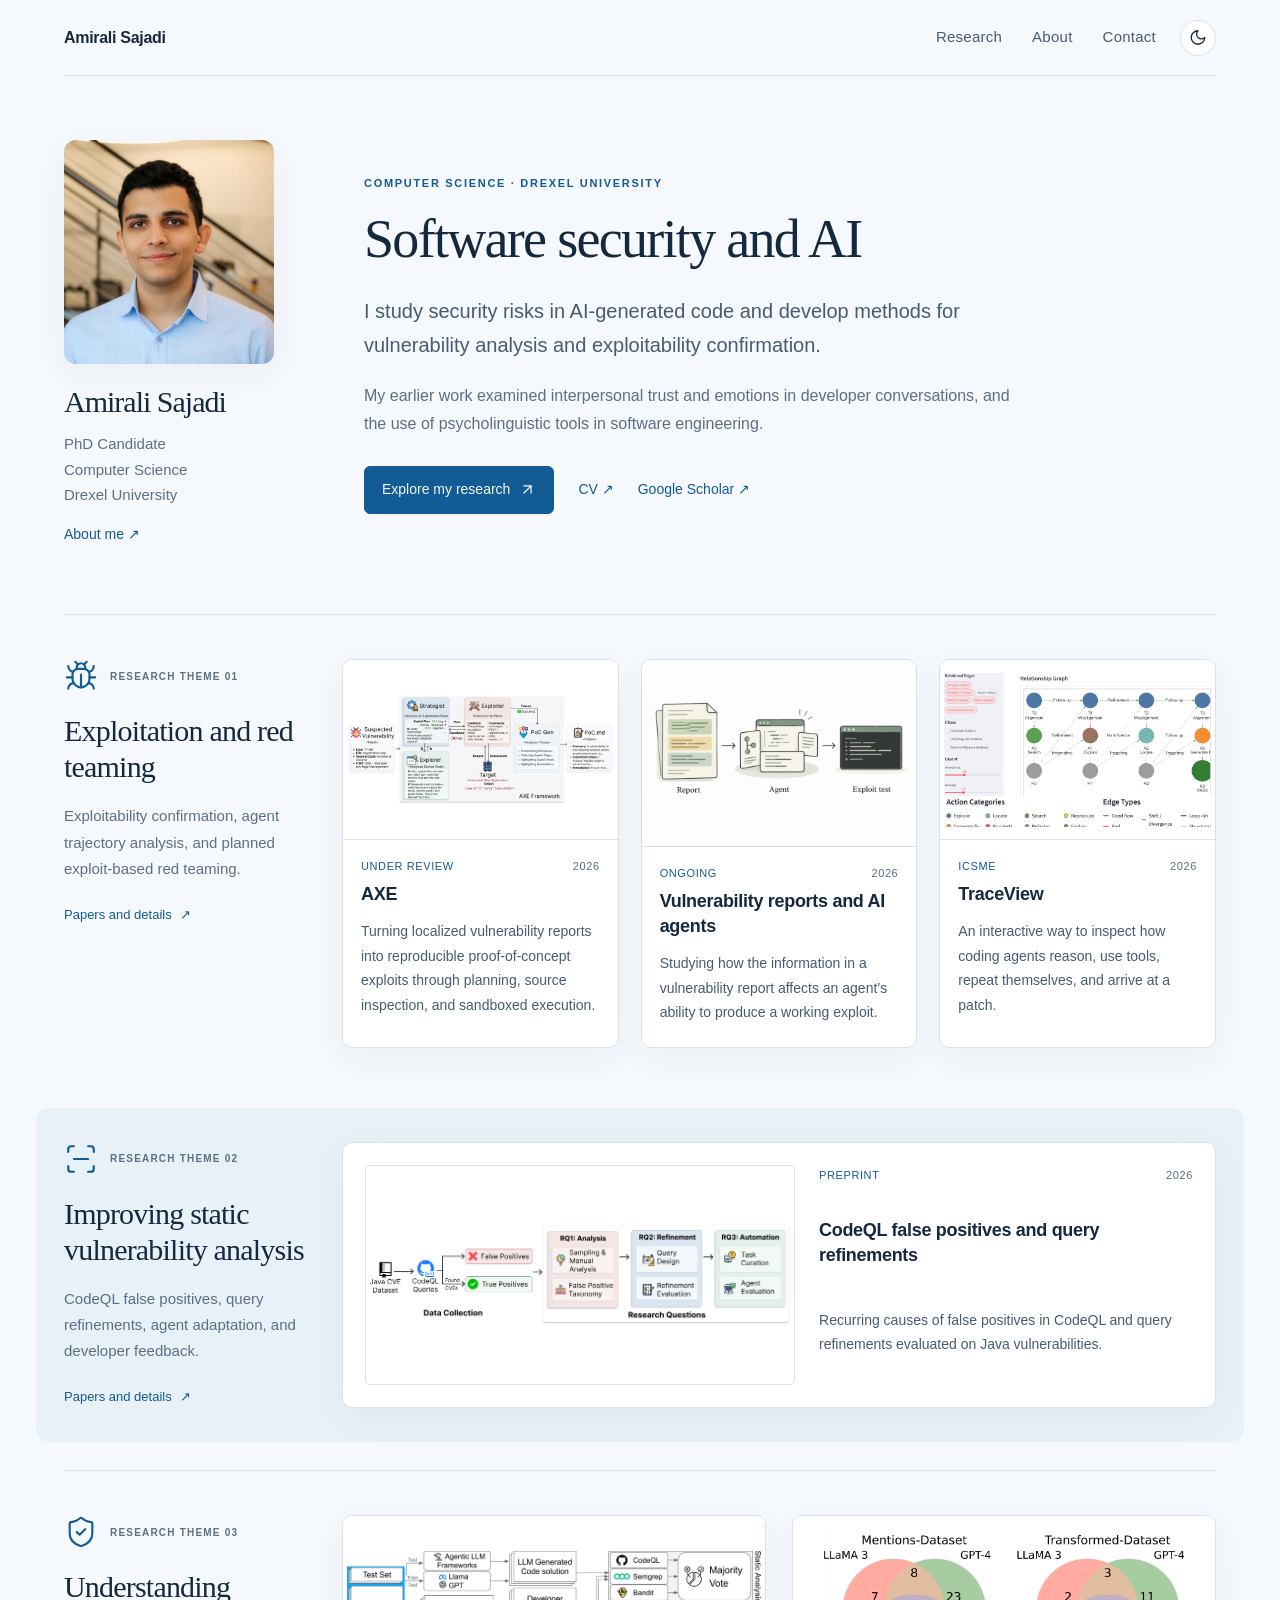
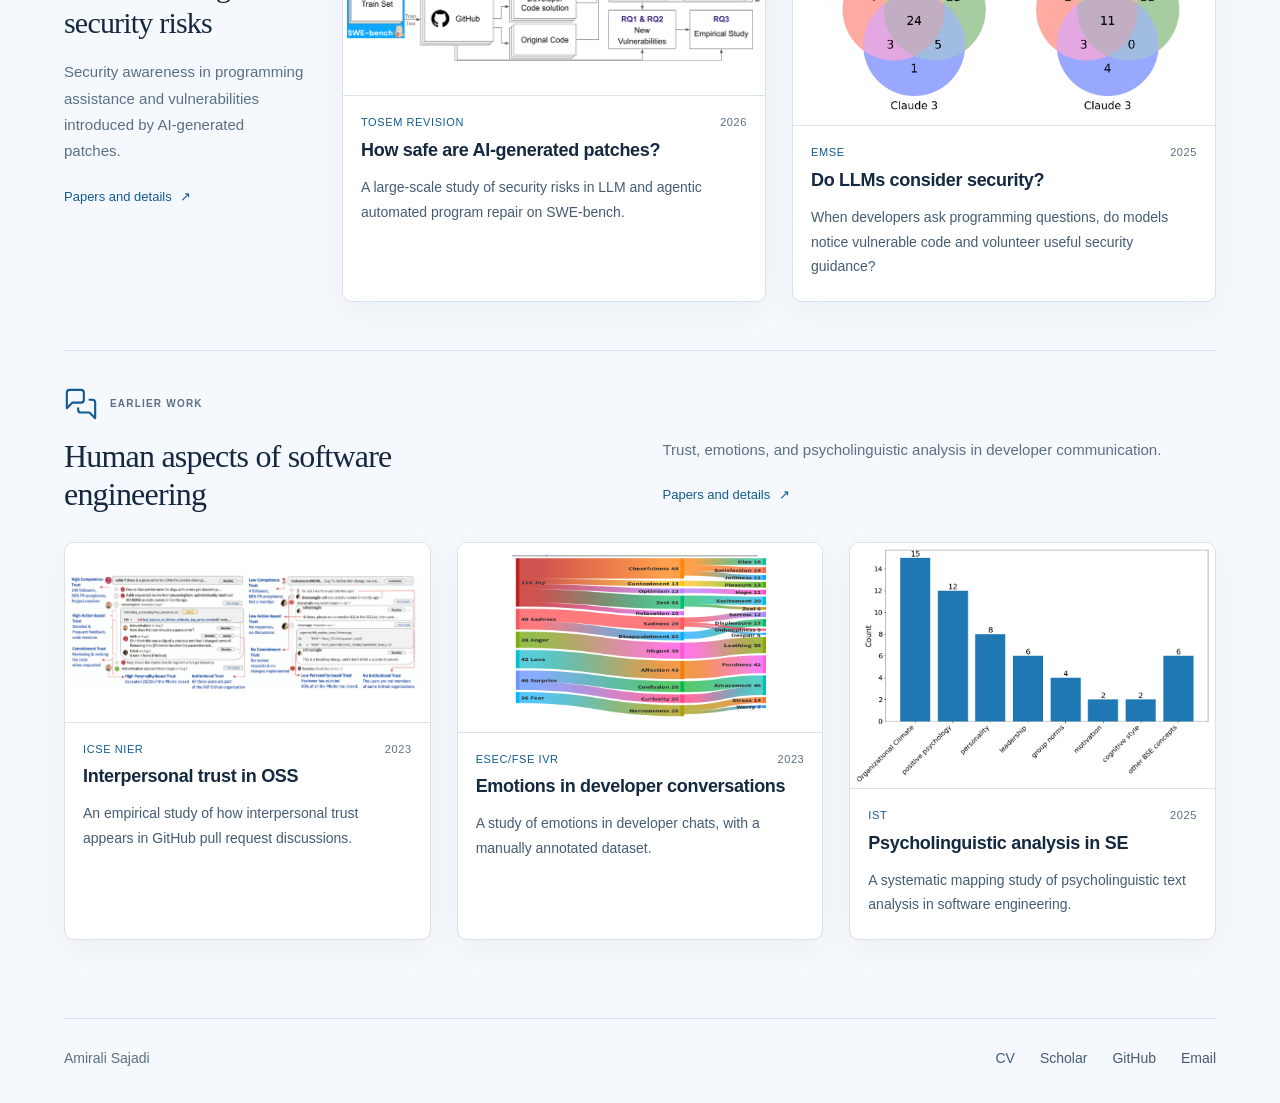
==== commit 3c3bfc43: "ui changes" ====
--- a/index.html
+++ b/index.html
@@ -1,3 +1,3 @@
 <!doctype html>
-<html lang="en"><head><meta charset="utf-8"><meta name="viewport" content="width=device-width, initial-scale=1"><meta name="description" content="Amirali Sajadi. Research on AI-assisted software development, software security, and vulnerability analysis at Drexel University."><meta name="theme-color" content="#f6f5f0"><title>Amirali Sajadi</title><link rel="stylesheet" href="/style.css"><script src="/script.js" defer></script></head>
-<body><a class="skip" href="#main">Skip to content</a><header class="site-header wrap"><a class="home-link" href="/">Home</a><nav aria-label="Main navigation"><a href="/research/">Research</a><a href="/about/">About</a><a href="/contact/">Contact</a></nav></header><main id="main" class="wrap home-main"><section class="profile-intro" aria-labelledby="profile-name"><aside class="home-profile"><a class="home-profile-photo" href="/about/" aria-label="About Amirali Sajadi"><img src="/assets/portrait.jpg" width="1388" height="1328" alt="Amirali Sajadi"></a><h1 id="profile-name">Amirali Sajadi</h1><p class="profile-affiliation">PhD Candidate<br>Computer Science<br>Drexel University</p><a class="profile-about-link" href="/about/">About me ↗</a></aside><div class="home-overview"><h2>Software security and AI</h2><p>I study security risks in AI-generated code and develop methods for vulnerability analysis and exploitability confirmation.</p><p>My earlier work examined interpersonal trust and emotions in developer conversations, and the use of psycholinguistic tools in software engineering.</p><div class="overview-links"><a href="/research/">All papers ↗</a><a href="/assets/cv.pdf" target="_blank" rel="noopener">CV ↗</a><a href="https://scholar.google.com/citations?user=wyZsULIAAAAJ&hl=en" target="_blank" rel="noopener">Google Scholar ↗</a></div></div></section><section class="research-theme" aria-labelledby="theme-exploitation"><div class="theme-heading"><span class="theme-index">01</span><h2 id="theme-exploitation">Exploitation and red teaming</h2><p>Exploitability confirmation, agent trajectory analysis, and planned exploit-based red teaming.</p><a class="theme-link" href="/research/?topic=exploitation">Papers and details <span aria-hidden="true">↗</span></a></div><div class="work-grid grid-count-3"><article class="work-tile"><button class="tile-image" type="button" data-figure-key="axe" aria-label="Enlarge image for AXE: Grey-Box Exploitability Confirmation for Localized Vulnerability Reports"><img src="/assets/axe.png" alt="Figure from AXE: Grey-Box Exploitability Confirmation for Localized Vulnerability Reports" loading="lazy"></button><div class="tile-meta">Under review <span>2026</span></div><h3><a href="/research/#paper-axe">AXE</a></h3><p>Turning localized vulnerability reports into reproducible proof-of-concept exploits through planning, source inspection, and sandboxed execution.</p></article><article class="work-tile"><button class="tile-image" type="button" data-figure-key="report" aria-label="Enlarge image for What Makes a Vulnerability Report Useful to an AI Exploitation Agent?"><img src="/assets/report-illustration.png" alt="Concept illustration showing a vulnerability report guiding an AI agent in developing and testing an exploit." loading="lazy"></button><div class="tile-meta">Ongoing <span>2026</span></div><h3><a href="/research/#paper-report">Vulnerability reports and AI agents</a></h3><p>Studying how the information in a vulnerability report affects an agent’s ability to produce a working exploit.</p></article><article class="work-tile"><button class="tile-image" type="button" data-figure-key="trace" aria-label="Enlarge image for TraceView: Interactive Visualization of Agentic Program Repair Trajectories"><img src="/assets/trace.png" alt="Figure from TraceView: Interactive Visualization of Agentic Program Repair Trajectories" loading="lazy"></button><div class="tile-meta">ICSME <span>2026</span></div><h3><a href="/research/#paper-trace">TraceView</a></h3><p>An interactive way to inspect how coding agents reason, use tools, repeat themselves, and arrive at a patch.</p></article></div></section><section class="research-theme" aria-labelledby="theme-analysis"><div class="theme-heading"><span class="theme-index">02</span><h2 id="theme-analysis">Improving static vulnerability analysis</h2><p>CodeQL false positives, query refinements, agent adaptation, and developer feedback.</p><a class="theme-link" href="/research/?topic=analysis">Papers and details <span aria-hidden="true">↗</span></a></div><div class="work-grid grid-count-1"><article class="work-tile"><button class="tile-image" type="button" data-figure-key="sast" aria-label="Enlarge image for An Empirical Analysis of CodeQL False Positives and Query Refinements for Java Vulnerabilities"><img src="/assets/sast-white.png" alt="Figure from An Empirical Analysis of CodeQL False Positives and Query Refinements for Java Vulnerabilities" loading="lazy"></button><div class="tile-meta">Preprint <span>2026</span></div><h3><a href="/research/#paper-sast">CodeQL false positives and query refinements</a></h3><p>Recurring causes of false positives in CodeQL and query refinements evaluated on Java vulnerabilities.</p></article></div></section><section class="research-theme" aria-labelledby="theme-risks"><div class="theme-heading"><span class="theme-index">03</span><h2 id="theme-risks">Understanding security risks</h2><p>Security awareness in programming assistance and vulnerabilities introduced by AI-generated patches.</p><a class="theme-link" href="/research/?topic=risks">Papers and details <span aria-hidden="true">↗</span></a></div><div class="work-grid grid-count-2"><article class="work-tile"><button class="tile-image" type="button" data-figure-key="repair" aria-label="Enlarge image for How Safe Are AI-Generated Patches?"><img src="/assets/repair.png" alt="Figure from How Safe Are AI-Generated Patches?" loading="lazy"></button><div class="tile-meta">TOSEM revision <span>2026</span></div><h3><a href="/research/#paper-repair">How safe are AI-generated patches?</a></h3><p>A large-scale study of security risks in LLM and agentic automated program repair on SWE-bench.</p></article><article class="work-tile"><button class="tile-image" type="button" data-figure-key="llm" aria-label="Enlarge image for Do LLMs Consider Security? An Empirical Study on Responses to Programming Questions"><img src="/assets/llm.png" alt="Figure from Do LLMs Consider Security? An Empirical Study on Responses to Programming Questions" loading="lazy"></button><div class="tile-meta">EMSE <span>2025</span></div><h3><a href="/research/#paper-llm">Do LLMs consider security?</a></h3><p>When developers ask programming questions, do models notice vulnerable code and volunteer useful security guidance?</p></article></div></section><section class="research-theme" aria-labelledby="theme-human"><div class="theme-heading"><span class="theme-index">04</span><h2 id="theme-human">Human aspects of software engineering</h2><p>Trust, emotions, and psycholinguistic analysis in developer communication.</p><a class="theme-link" href="/research/?topic=human">Papers and details <span aria-hidden="true">↗</span></a></div><div class="work-grid grid-count-3"><article class="work-tile"><button class="tile-image" type="button" data-figure-key="trust" aria-label="Enlarge image for Interpersonal Trust in OSS: Exploring Dimensions of Trust in GitHub Pull Requests"><img src="/assets/trust.png" alt="Figure from Interpersonal Trust in OSS: Exploring Dimensions of Trust in GitHub Pull Requests" loading="lazy"></button><div class="tile-meta">ICSE NIER <span>2023</span></div><h3><a href="/research/#paper-trust">Interpersonal trust in OSS</a></h3><p>An empirical study of how interpersonal trust appears in GitHub pull request discussions.</p></article><article class="work-tile"><button class="tile-image" type="button" data-figure-key="emotions" aria-label="Enlarge image for Towards Understanding Emotions in Informal Developer Interactions: A Gitter Chat Study"><img src="/assets/emotions.png" alt="Figure from Towards Understanding Emotions in Informal Developer Interactions: A Gitter Chat Study" loading="lazy"></button><div class="tile-meta">ESEC/FSE IVR <span>2023</span></div><h3><a href="/research/#paper-emotions">Emotions in developer conversations</a></h3><p>A study of emotions in developer chats, with a manually annotated dataset.</p></article><article class="work-tile"><button class="tile-image" type="button" data-figure-key="psych" aria-label="Enlarge image for Psycholinguistic Analyses in Software Engineering Text: A Systematic Mapping Study"><img src="/assets/psych.png" alt="Figure from Psycholinguistic Analyses in Software Engineering Text: A Systematic Mapping Study" loading="lazy"></button><div class="tile-meta">IST <span>2025</span></div><h3><a href="/research/#paper-psych">Psycholinguistic analysis in SE</a></h3><p>A systematic mapping study of psycholinguistic text analysis in software engineering.</p></article></div></section></main><footer class="wrap"><span>Amirali Sajadi</span><div><a href="/assets/cv.pdf" target="_blank" rel="noopener">CV</a><a href="https://scholar.google.com/citations?user=wyZsULIAAAAJ&hl=en" target="_blank" rel="noopener">Scholar</a><a href="https://github.com/AmiraliSajadi" target="_blank" rel="noopener">GitHub</a><a href="mailto:amirali.sajadi@drexel.edu">Email</a></div></footer></body></html>+<html lang="en"><head><meta charset="utf-8"><meta name="viewport" content="width=device-width, initial-scale=1"><meta name="description" content="Amirali Sajadi. Research on AI-assisted software development, software security, and vulnerability analysis at Drexel University."><meta name="color-scheme" content="light dark"><meta name="theme-color" content="#f5f8fc"><script>try{const t=localStorage.getItem("amirali-theme");document.documentElement.dataset.theme=t|| (matchMedia("(prefers-color-scheme:dark)").matches?"dark":"light")}catch(e){}</script><title>Amirali Sajadi</title><link rel="stylesheet" href="/style.css"><script src="/vendor/lucide.min.js" defer></script><script src="/script.js" defer></script></head>
+<body><a class="skip" href="#main">Skip to content</a><header class="site-header wrap"><a class="home-link" href="/">Amirali Sajadi</a><nav aria-label="Main navigation"><a href="/research/">Research</a><a href="/about/">About</a><a href="/contact/">Contact</a></nav><button class="theme-toggle" type="button" aria-label="Switch to dark mode"><i data-lucide="moon" aria-hidden="true"></i></button></header><main id="main" class="wrap home-main"><section class="profile-intro" aria-labelledby="profile-name"><aside class="home-profile"><a class="home-profile-photo" href="/about/" aria-label="About Amirali Sajadi"><img src="/assets/portrait.jpg" width="1388" height="1328" alt="Amirali Sajadi"></a><h1 id="profile-name">Amirali Sajadi</h1><p class="profile-affiliation">PhD Candidate<br>Computer Science<br>Drexel University</p><a class="profile-about-link" href="/about/">About me ↗</a></aside><div class="home-overview"><div class="intro-label">Computer science · Drexel University</div><h2>Software security and AI</h2><p>I study security risks in AI-generated code and develop methods for vulnerability analysis and exploitability confirmation.</p><p class="intro-secondary">My earlier work examined interpersonal trust and emotions in developer conversations, and the use of psycholinguistic tools in software engineering.</p><div class="overview-links"><a class="primary-link" href="/research/">Explore my research <i data-lucide="arrow-up-right" aria-hidden="true"></i></a><a href="/assets/cv.pdf" target="_blank" rel="noopener">CV ↗</a><a href="https://scholar.google.com/citations?user=wyZsULIAAAAJ&hl=en" target="_blank" rel="noopener">Google Scholar ↗</a></div></div></section><section class="research-theme theme-exploitation" aria-labelledby="theme-exploitation"><div class="theme-heading"><div class="theme-topline"><span class="theme-icon"><i data-lucide="bug" aria-hidden="true"></i></span><span class="theme-index">Research theme 01</span></div><h2 id="theme-exploitation">Exploitation and red teaming</h2><p>Exploitability confirmation, agent trajectory analysis, and planned exploit-based red teaming.</p><a class="theme-link" href="/research/?topic=exploitation">Papers and details <span aria-hidden="true">↗</span></a></div><div class="work-grid grid-count-3"><article class="work-tile"><button class="tile-image figure-fill" type="button" data-figure-key="axe" aria-label="Enlarge image for AXE: Grey-Box Exploitability Confirmation for Localized Vulnerability Reports"><img src="/assets/axe.png" alt="Figure from AXE: Grey-Box Exploitability Confirmation for Localized Vulnerability Reports" loading="lazy"></button><div class="tile-meta">Under review <span>2026</span></div><h3><a href="/research/#paper-axe">AXE</a></h3><p>Turning localized vulnerability reports into reproducible proof-of-concept exploits through planning, source inspection, and sandboxed execution.</p></article><article class="work-tile"><button class="tile-image figure-fill" type="button" data-figure-key="report" aria-label="Enlarge image for What Makes a Vulnerability Report Useful to an AI Exploitation Agent?"><img src="/assets/report-illustration.png" alt="Concept illustration showing a vulnerability report guiding an AI agent in developing and testing an exploit." loading="lazy"></button><div class="tile-meta">Ongoing <span>2026</span></div><h3><a href="/research/#paper-report">Vulnerability reports and AI agents</a></h3><p>Studying how the information in a vulnerability report affects an agent’s ability to produce a working exploit.</p></article><article class="work-tile"><button class="tile-image figure-fill" type="button" data-figure-key="trace" aria-label="Enlarge image for TraceView: Interactive Visualization of Agentic Program Repair Trajectories"><img src="/assets/trace.png" alt="Figure from TraceView: Interactive Visualization of Agentic Program Repair Trajectories" loading="lazy"></button><div class="tile-meta">ICSME <span>2026</span></div><h3><a href="/research/#paper-trace">TraceView</a></h3><p>An interactive way to inspect how coding agents reason, use tools, repeat themselves, and arrive at a patch.</p></article></div></section><section class="research-theme theme-analysis" aria-labelledby="theme-analysis"><div class="theme-heading"><div class="theme-topline"><span class="theme-icon"><i data-lucide="scan-line" aria-hidden="true"></i></span><span class="theme-index">Research theme 02</span></div><h2 id="theme-analysis">Improving static vulnerability analysis</h2><p>CodeQL false positives, query refinements, agent adaptation, and developer feedback.</p><a class="theme-link" href="/research/?topic=analysis">Papers and details <span aria-hidden="true">↗</span></a></div><div class="work-grid grid-count-1"><article class="work-tile"><button class="tile-image figure-fill" type="button" data-figure-key="sast" aria-label="Enlarge image for An Empirical Analysis of CodeQL False Positives and Query Refinements for Java Vulnerabilities"><img src="/assets/sast-white.png" alt="Figure from An Empirical Analysis of CodeQL False Positives and Query Refinements for Java Vulnerabilities" loading="lazy"></button><div class="tile-meta">Preprint <span>2026</span></div><h3><a href="/research/#paper-sast">CodeQL false positives and query refinements</a></h3><p>Recurring causes of false positives in CodeQL and query refinements evaluated on Java vulnerabilities.</p></article></div></section><section class="research-theme theme-risks" aria-labelledby="theme-risks"><div class="theme-heading"><div class="theme-topline"><span class="theme-icon"><i data-lucide="shield-check" aria-hidden="true"></i></span><span class="theme-index">Research theme 03</span></div><h2 id="theme-risks">Understanding security risks</h2><p>Security awareness in programming assistance and vulnerabilities introduced by AI-generated patches.</p><a class="theme-link" href="/research/?topic=risks">Papers and details <span aria-hidden="true">↗</span></a></div><div class="work-grid grid-count-2"><article class="work-tile"><button class="tile-image figure-fill" type="button" data-figure-key="repair" aria-label="Enlarge image for How Safe Are AI-Generated Patches?"><img src="/assets/repair.png" alt="Figure from How Safe Are AI-Generated Patches?" loading="lazy"></button><div class="tile-meta">TOSEM revision <span>2026</span></div><h3><a href="/research/#paper-repair">How safe are AI-generated patches?</a></h3><p>A large-scale study of security risks in LLM and agentic automated program repair on SWE-bench.</p></article><article class="work-tile"><button class="tile-image" type="button" data-figure-key="llm" aria-label="Enlarge image for Do LLMs Consider Security? An Empirical Study on Responses to Programming Questions"><img src="/assets/llm.png" alt="Figure from Do LLMs Consider Security? An Empirical Study on Responses to Programming Questions" loading="lazy"></button><div class="tile-meta">EMSE <span>2025</span></div><h3><a href="/research/#paper-llm">Do LLMs consider security?</a></h3><p>When developers ask programming questions, do models notice vulnerable code and volunteer useful security guidance?</p></article></div></section><section class="research-theme theme-human" aria-labelledby="theme-human"><div class="theme-heading"><div class="theme-topline"><span class="theme-icon"><i data-lucide="messages-square" aria-hidden="true"></i></span><span class="theme-index">Earlier work</span></div><h2 id="theme-human">Human aspects of software engineering</h2><p>Trust, emotions, and psycholinguistic analysis in developer communication.</p><a class="theme-link" href="/research/?topic=human">Papers and details <span aria-hidden="true">↗</span></a></div><div class="work-grid grid-count-3"><article class="work-tile"><button class="tile-image figure-fill" type="button" data-figure-key="trust" aria-label="Enlarge image for Interpersonal Trust in OSS: Exploring Dimensions of Trust in GitHub Pull Requests"><img src="/assets/trust.png" alt="Figure from Interpersonal Trust in OSS: Exploring Dimensions of Trust in GitHub Pull Requests" loading="lazy"></button><div class="tile-meta">ICSE NIER <span>2023</span></div><h3><a href="/research/#paper-trust">Interpersonal trust in OSS</a></h3><p>An empirical study of how interpersonal trust appears in GitHub pull request discussions.</p></article><article class="work-tile"><button class="tile-image" type="button" data-figure-key="emotions" aria-label="Enlarge image for Towards Understanding Emotions in Informal Developer Interactions: A Gitter Chat Study"><img src="/assets/emotions.png" alt="Figure from Towards Understanding Emotions in Informal Developer Interactions: A Gitter Chat Study" loading="lazy"></button><div class="tile-meta">ESEC/FSE IVR <span>2023</span></div><h3><a href="/research/#paper-emotions">Emotions in developer conversations</a></h3><p>A study of emotions in developer chats, with a manually annotated dataset.</p></article><article class="work-tile"><button class="tile-image figure-fill" type="button" data-figure-key="psych" aria-label="Enlarge image for Psycholinguistic Analyses in Software Engineering Text: A Systematic Mapping Study"><img src="/assets/psych.png" alt="Figure from Psycholinguistic Analyses in Software Engineering Text: A Systematic Mapping Study" loading="lazy"></button><div class="tile-meta">IST <span>2025</span></div><h3><a href="/research/#paper-psych">Psycholinguistic analysis in SE</a></h3><p>A systematic mapping study of psycholinguistic text analysis in software engineering.</p></article></div></section></main><footer class="wrap"><span>Amirali Sajadi</span><div><a href="/assets/cv.pdf" target="_blank" rel="noopener">CV</a><a href="https://scholar.google.com/citations?user=wyZsULIAAAAJ&hl=en" target="_blank" rel="noopener">Scholar</a><a href="https://github.com/AmiraliSajadi" target="_blank" rel="noopener">GitHub</a><a href="mailto:amirali.sajadi@drexel.edu">Email</a></div></footer></body></html>
--- a/style.css
+++ b/style.css
@@ -1,12 +1,12 @@
 :root{--paper:#f6f5f0;--ink:#292e2b;--body:#50564f;--muted:#7b8178;--line:#dcdfd5;--accent:#42624b;--serif:Georgia,'Times New Roman',serif;--sans:Arial,Helvetica,sans-serif}
-*{box-sizing:border-box}html{scroll-behavior:smooth;scroll-padding-top:28px}body{margin:0;background:var(--paper);color:var(--body);font-family:var(--sans);font-size:15px;line-height:1.75}a{color:inherit;text-decoration:none;text-underline-offset:4px}a:hover{color:var(--accent);text-decoration:underline}a:focus-visible,button:focus-visible,summary:focus-visible{outline:2px solid var(--accent);outline-offset:5px}button{font:inherit;color:inherit}a,button{touch-action:manipulation}::selection{background:#d3decc}.wrap{width:min(1152px,calc(100% - 104px));margin-inline:auto}.skip{position:absolute;left:20px;top:-70px;background:#fff;padding:12px;z-index:9}.skip:focus{top:15px}.site-header{display:flex;align-items:center;justify-content:space-between;min-height:54px;border-bottom:1px solid var(--line);gap:30px}nav{display:flex;gap:35px;font-size:16px;letter-spacing:.25px}nav a{color:var(--body);padding-block:7px;border-bottom:1px solid transparent}nav a[aria-current=page]{color:var(--ink);border-bottom-color:var(--ink)}h1,h2,h3,p,figure{margin-top:0}h1,h2,h3{color:var(--ink);font-family:var(--serif);font-weight:400}h1{font-size:39px;line-height:1.2;letter-spacing:-1.1px;margin-bottom:17px}h2{font-size:27px;line-height:1.3;letter-spacing:-.6px;margin-bottom:18px}h3{font-size:20px;line-height:1.35;margin-bottom:9px}p{margin-bottom:20px}.work-tile{min-width:0}.tile-image{display:flex;align-items:center;justify-content:center;width:100%;height:211px;padding:20px;background:#fff;border:1px solid #e7e8e0;cursor:zoom-in;overflow:hidden}.tile-image img{width:100%;height:100%;object-fit:contain;transition:transform .3s}.tile-image:hover img{transform:scale(1.04)}.tile-meta{font-size:9px;letter-spacing:.7px;text-transform:uppercase;color:var(--muted);margin:15px 0 6px;display:flex;justify-content:space-between}.work-tile h3{font-size:20px;margin-bottom:7px;letter-spacing:-.2px}.work-tile h3 a{color:var(--ink)}.work-tile>p{font-size:12px;line-height:1.7;max-width:330px;margin:0;color:var(--muted)}.home-main{padding-bottom:30px}.page-main{padding-top:42px;padding-bottom:65px;min-height:calc(100vh - 134px)}.page-intro{max-width:810px;margin-bottom:35px}.page-intro>p{font-family:var(--serif);font-size:19px;line-height:1.75}.research-toolbar{display:flex;align-items:baseline;justify-content:space-between;border-bottom:1px solid var(--line);gap:25px}.filters{display:flex;gap:29px;min-width:0}.filters button{background:none;border:0;border-bottom:1px solid transparent;color:var(--muted);font-size:12px;cursor:pointer;padding:0 0 14px;white-space:nowrap}.filters button[aria-pressed=true]{border-bottom-color:var(--ink);color:var(--ink)}.filters button:hover{color:var(--accent)}.research-count{white-space:nowrap;font-size:10px;color:var(--muted)}.paper{display:grid;grid-template-columns:360px minmax(0,1fr);gap:40px;padding:34px 0;border-bottom:1px solid var(--line);align-items:start}.paper[hidden]{display:none}.paper-figure{width:100%;height:217px;display:flex;align-items:center;justify-content:center;overflow:hidden;border:1px solid #e7e8e0;background:#fff;padding:20px;cursor:zoom-in}.paper-figure img{width:100%;height:100%;object-fit:contain;transition:transform .2s}.paper-figure:hover img{transform:scale(1.035)}.paper-meta{display:flex;gap:12px;align-items:center;font-size:9px;letter-spacing:.6px;text-transform:uppercase;color:var(--accent);margin-bottom:9px;line-height:1.6}.paper-meta>span{color:var(--muted);border-left:1px solid var(--line);padding-left:12px}.paper h2{font-size:24px;line-height:1.3;margin-bottom:11px;letter-spacing:-.45px}.paper h2 a{color:var(--ink)}.paper h2 a:hover{color:var(--accent);text-decoration:none}.paper-summary{font-size:13px;line-height:1.75;margin-bottom:10px}.authors{font-size:10px;color:var(--muted);line-height:1.7;margin-bottom:11px}.authors strong{font-weight:400;color:var(--body)}.paper-actions{display:flex;gap:19px;font-size:11px;align-items:baseline;color:var(--accent)}.paper details{font-size:12px;color:var(--body);margin-top:12px}.paper details summary{display:inline;cursor:pointer;font-size:11px;color:var(--accent);list-style:none}.paper details summary::-webkit-details-marker{display:none}.paper details summary::after{content:' +';color:var(--muted)}.paper details[open] summary::after{content:' −'}.paper details p{margin:12px 0 0;line-height:1.8}.figure-dialog{width:min(1100px,calc(100% - 36px));max-height:90vh;border:1px solid var(--line);padding:38px;background:var(--paper);color:var(--ink);overflow:auto}.figure-dialog::backdrop{background:#242c24aa;backdrop-filter:blur(3px)}.figure-dialog h2{font-size:25px;max-width:87%;margin-bottom:24px}.figure-dialog>img{display:block;width:100%;max-height:65vh;object-fit:contain;background:#fff}.figure-dialog>p{font-size:11px;color:var(--muted);margin:20px 0 0}.dialog-close{position:absolute;right:20px;top:20px;border:0;background:none;color:var(--muted);cursor:pointer;font-size:12px}.figure-dialog:focus{outline:none}.about-layout{display:grid;grid-template-columns:430px minmax(0,1fr);gap:60px;align-items:start;max-width:1060px}.about-photo{margin:0}.about-photo img{display:block;width:100%;height:auto;aspect-ratio:1;object-fit:cover;object-position:58% center;border-radius:4px}.about-copy>p{font-family:var(--serif);font-size:18px;line-height:1.85;margin-bottom:23px}.about-copy a{text-decoration:underline;text-decoration-color:#b2bcaa}.about-copy h2{font-size:24px;margin-top:32px;margin-bottom:13px}.about-links{display:flex;gap:25px;padding-top:18px;font-size:12px;color:var(--accent)}.about-links a{text-decoration:none}.contact-page .page-intro{grid-column:1;grid-row:1;margin:0}.contact-page .page-intro h1{margin:0}.contact-layout{display:grid;grid-template-columns:minmax(0,1fr) minmax(0,1.08fr);column-gap:64px;row-gap:24px;align-items:start}.contact-copy{grid-column:1;grid-row:2;padding:0}.contact-email{font-family:var(--serif);font-size:25px;line-height:1.5;margin-bottom:37px;overflow-wrap:anywhere}.contact-email a{color:var(--ink);text-decoration:underline;text-decoration-color:#a9b69f;text-decoration-thickness:1px;text-underline-offset:6px}.contact-grid{display:grid;grid-template-columns:1.35fr 1fr;gap:30px;padding-top:26px;border-top:1px solid var(--line)}.contact-visual{position:relative;grid-column:2;grid-row:1/3;align-self:stretch;min-height:0;margin:8px 0 4px;background:#e9ece2;overflow:hidden}.contact-visual svg{position:absolute;inset:0;display:block;width:100%;height:100%;padding:4px 8px 12px;object-fit:contain}.contact-grid h2{font-size:24px;margin-bottom:16px}.contact-grid p{font-size:14px;line-height:1.85}.contact-links{display:flex;flex-direction:column;gap:11px;align-items:start;font-size:13px;color:var(--accent)}footer{display:flex;justify-content:space-between;align-items:center;gap:28px;border-top:1px solid var(--line);padding-block:23px 28px;font-size:13px;color:var(--muted)}footer>div{display:flex;gap:25px}footer a{color:var(--body)}
+*{box-sizing:border-box}html{scroll-behavior:smooth;scroll-padding-top:28px}body{margin:0;background:var(--paper);color:var(--body);font-family:var(--sans);font-size:16px;line-height:1.75}a{color:inherit;text-decoration:none;text-underline-offset:4px}a:hover{color:var(--accent);text-decoration:underline}a:focus-visible,button:focus-visible,summary:focus-visible{outline:2px solid var(--accent);outline-offset:5px}button{font:inherit;color:inherit}a,button{touch-action:manipulation}::selection{background:#d3decc}.wrap{width:min(1152px,calc(100% - 104px));margin-inline:auto}.skip{position:absolute;left:20px;top:-70px;background:#fff;padding:12px;z-index:9}.skip:focus{top:15px}.site-header{display:flex;align-items:center;justify-content:space-between;min-height:54px;border-bottom:1px solid var(--line);gap:30px}nav{display:flex;gap:35px;font-size:16px;letter-spacing:.25px}nav a{color:var(--body);padding-block:7px;border-bottom:1px solid transparent}nav a[aria-current=page]{color:var(--ink);border-bottom-color:var(--ink)}h1,h2,h3,p,figure{margin-top:0}h1,h2,h3{color:var(--ink);font-family:var(--serif);font-weight:400}h1{font-size:39px;line-height:1.2;letter-spacing:-1.1px;margin-bottom:17px}h2{font-size:27px;line-height:1.3;letter-spacing:-.6px;margin-bottom:18px}h3{font-size:20px;line-height:1.35;margin-bottom:9px}p{margin-bottom:20px}.work-tile{min-width:0}.tile-image{display:flex;align-items:center;justify-content:center;width:100%;height:211px;padding:20px;background:#fff;border:1px solid #e7e8e0;cursor:zoom-in;overflow:hidden}.tile-image img{width:100%;height:100%;object-fit:contain;transition:transform .3s}.tile-image:hover img{transform:scale(1.04)}.tile-meta{font-size:12px;letter-spacing:.7px;text-transform:uppercase;color:var(--muted);margin:15px 0 6px;display:flex;justify-content:space-between}.work-tile h3{font-size:20px;margin-bottom:7px;letter-spacing:-.2px}.work-tile h3 a{color:var(--ink)}.work-tile>p{font-size:14px;line-height:1.7;max-width:330px;margin:0;color:var(--muted)}.home-main{padding-bottom:30px}.page-main{padding-top:42px;padding-bottom:65px;min-height:calc(100vh - 134px)}.page-intro{max-width:810px;margin-bottom:35px}.page-intro>p{font-family:var(--serif);font-size:19px;line-height:1.75}.research-toolbar{display:flex;align-items:baseline;justify-content:space-between;border-bottom:1px solid var(--line);gap:25px}.filters{display:flex;gap:29px;min-width:0}.filters button{background:none;border:0;border-bottom:1px solid transparent;color:var(--muted);font-size:14px;cursor:pointer;padding:0 0 14px;white-space:nowrap}.filters button[aria-pressed=true]{border-bottom-color:var(--ink);color:var(--ink)}.filters button:hover{color:var(--accent)}.research-count{white-space:nowrap;font-size:12px;color:var(--muted)}.paper{display:grid;grid-template-columns:360px minmax(0,1fr);gap:40px;padding:34px 0;border-bottom:1px solid var(--line);align-items:start}.paper[hidden]{display:none}.paper-figure{width:100%;height:217px;display:flex;align-items:center;justify-content:center;overflow:hidden;border:1px solid #e7e8e0;background:#fff;padding:20px;cursor:zoom-in}.paper-figure img{width:100%;height:100%;object-fit:contain;transition:transform .2s}.paper-figure:hover img{transform:scale(1.035)}.paper-meta{display:flex;gap:12px;align-items:center;font-size:12px;letter-spacing:.6px;text-transform:uppercase;color:var(--accent);margin-bottom:9px;line-height:1.6}.paper-meta>span{color:var(--muted);border-left:1px solid var(--line);padding-left:12px}.paper h2{font-size:24px;line-height:1.3;margin-bottom:11px;letter-spacing:-.45px}.paper h2 a{color:var(--ink)}.paper h2 a:hover{color:var(--accent);text-decoration:none}.paper-summary{font-size:15px;line-height:1.75;margin-bottom:10px}.authors{font-size:13px;color:var(--muted);line-height:1.7;margin-bottom:11px}.authors strong{font-weight:400;color:var(--body)}.paper-actions{display:flex;gap:19px;font-size:14px;align-items:baseline;color:var(--accent)}.paper details{font-size:15px;color:var(--body);margin-top:12px}.paper details summary{display:inline;cursor:pointer;font-size:14px;color:var(--accent);list-style:none}.paper details summary::-webkit-details-marker{display:none}.paper details summary::after{content:' +';color:var(--muted)}.paper details[open] summary::after{content:' −'}.paper details p{margin:12px 0 0;line-height:1.8}.figure-dialog{width:min(1100px,calc(100% - 36px));max-height:90vh;border:1px solid var(--line);padding:38px;background:var(--paper);color:var(--ink);overflow:auto}.figure-dialog::backdrop{background:#242c24aa;backdrop-filter:blur(3px)}.figure-dialog h2{font-size:25px;max-width:87%;margin-bottom:24px}.figure-dialog>img{display:block;width:100%;max-height:65vh;object-fit:contain;background:#fff}.figure-dialog>p{font-size:13px;color:var(--muted);margin:20px 0 0}.dialog-close{position:absolute;right:20px;top:20px;border:0;background:none;color:var(--muted);cursor:pointer;font-size:14px}.figure-dialog:focus{outline:none}.about-layout{display:grid;grid-template-columns:430px minmax(0,1fr);gap:60px;align-items:start;max-width:1060px}.about-photo{margin:0}.about-photo img{display:block;width:100%;height:auto;aspect-ratio:1;object-fit:cover;object-position:58% center;border-radius:4px}.about-copy>p{font-family:var(--serif);font-size:18px;line-height:1.85;margin-bottom:23px}.about-copy a{text-decoration:underline;text-decoration-color:#b2bcaa}.about-copy h2{font-size:24px;margin-top:32px;margin-bottom:13px}.about-links{display:flex;gap:25px;padding-top:18px;font-size:14px;color:var(--accent)}.about-links a{text-decoration:none}.contact-page .page-intro{grid-column:1;grid-row:1;margin:0}.contact-page .page-intro h1{margin:0}.contact-layout{display:grid;grid-template-columns:minmax(0,1fr) minmax(0,1.08fr);column-gap:64px;row-gap:24px;align-items:start}.contact-copy{grid-column:1;grid-row:2;padding:0}.contact-email{font-family:var(--serif);font-size:25px;line-height:1.5;margin-bottom:37px;overflow-wrap:anywhere}.contact-email a{color:var(--ink);text-decoration:underline;text-decoration-color:#a9b69f;text-decoration-thickness:1px;text-underline-offset:6px}.contact-grid{display:grid;grid-template-columns:1.35fr 1fr;gap:30px;padding-top:26px;border-top:1px solid var(--line)}.contact-visual{position:relative;grid-column:2;grid-row:1/3;align-self:stretch;min-height:0;margin:8px 0 4px;background:#e9ece2;overflow:hidden}.contact-visual svg{position:absolute;inset:0;display:block;width:100%;height:100%;padding:4px 8px 12px;object-fit:contain}.contact-grid h2{font-size:24px;margin-bottom:16px}.contact-grid p{font-size:15px;line-height:1.85}.contact-links{display:flex;flex-direction:column;gap:11px;align-items:start;font-size:14px;color:var(--accent)}footer{display:flex;justify-content:space-between;align-items:center;gap:28px;border-top:1px solid var(--line);padding-block:23px 28px;font-size:14px;color:var(--muted)}footer>div{display:flex;gap:25px}footer a{color:var(--body)}
 
 
 
-.profile-intro{display:grid;grid-template-columns:220px minmax(0,1fr);gap:50px;padding:35px 0 30px}.home-profile-photo{display:block;width:190px;margin-bottom:16px}.home-profile-photo img{display:block;width:190px;height:200px;object-fit:cover;object-position:center;border-radius:4px}.home-profile h1{font-size:28px;letter-spacing:-.8px;line-height:1.2;margin:0 0 11px}.profile-affiliation{font-size:13px;line-height:1.65;margin-bottom:12px}.profile-about-link{font-size:12px;color:var(--accent)}.home-overview{padding-top:1px;max-width:800px}.home-overview h2{font-size:34px;margin-bottom:19px}.home-overview>p{font-family:var(--serif);font-size:18px;line-height:1.8;max-width:760px;margin-bottom:20px}.overview-links{display:flex;flex-wrap:wrap;gap:25px;font-size:12px;color:var(--accent);margin-top:25px}.research-theme{display:grid;grid-template-columns:220px minmax(0,1fr);gap:50px;padding:30px 0 34px;border-top:1px solid var(--line)}.theme-heading{display:block;margin:0}.theme-index{display:block;font-family:var(--sans);font-size:10px;letter-spacing:.5px;color:var(--muted);margin-bottom:12px}.theme-heading h2{font-size:26px;line-height:1.3;letter-spacing:-.6px;margin:0 0 15px}.theme-heading>p{font-size:13px;line-height:1.8;color:var(--body);margin:0}.theme-link{display:block;width:max-content;margin-top:20px;font-size:11px;color:var(--accent)}.theme-link span{margin-left:5px}.work-grid{display:grid;grid-template-columns:repeat(3,minmax(0,1fr));gap:23px}.work-grid .tile-image{height:194px;padding:14px}.work-tile h3{font-size:20px}.work-tile>p{font-size:12px}
+.profile-intro{display:grid;grid-template-columns:220px minmax(0,1fr);gap:50px;padding:35px 0 30px}.home-profile-photo{display:block;width:190px;margin-bottom:16px}.home-profile-photo img{display:block;width:190px;height:200px;object-fit:cover;object-position:center;border-radius:4px}.home-profile h1{font-size:28px;letter-spacing:-.8px;line-height:1.2;margin:0 0 11px}.profile-affiliation{font-size:15px;line-height:1.65;margin-bottom:12px}.profile-about-link{font-size:14px;color:var(--accent)}.home-overview{padding-top:1px;max-width:800px}.home-overview h2{font-size:34px;margin-bottom:19px}.home-overview>p{font-family:var(--serif);font-size:18px;line-height:1.8;max-width:760px;margin-bottom:20px}.overview-links{display:flex;flex-wrap:wrap;gap:25px;font-size:14px;color:var(--accent);margin-top:25px}.research-theme{display:grid;grid-template-columns:220px minmax(0,1fr);gap:50px;padding:30px 0 34px;border-top:1px solid var(--line)}.theme-heading{display:block;margin:0}.theme-index{display:block;font-family:var(--sans);font-size:12px;letter-spacing:.5px;color:var(--muted);margin-bottom:12px}.theme-heading h2{font-size:26px;line-height:1.3;letter-spacing:-.6px;margin:0 0 15px}.theme-heading>p{font-size:15px;line-height:1.8;color:var(--body);margin:0}.theme-link{display:block;width:max-content;margin-top:20px;font-size:14px;color:var(--accent)}.theme-link span{margin-left:5px}.work-grid{display:grid;grid-template-columns:repeat(3,minmax(0,1fr));gap:23px}.work-grid .tile-image{height:194px;padding:14px}.work-tile h3{font-size:20px}.work-tile>p{font-size:14px}
 @media(min-width:1500px){.wrap{width:min(1230px,calc(100% - 150px))}.tile-image{height:235px}}
 @media(max-width:1050px){.wrap{width:calc(100% - 64px)}.tile-image{height:180px;padding:13px}.work-tile h3{font-size:19px}.paper{grid-template-columns:300px minmax(0,1fr);gap:30px}.about-layout{grid-template-columns:300px minmax(0,1fr);gap:45px}.about-copy>p{font-size:17px}}
-@media(max-width:720px){.wrap{width:calc(100% - 40px)}.site-header{min-height:50px;gap:15px}nav{gap:20px;font-size:15px}.intro-profile>div a{margin:0;grid-column:1/-1;font-size:10px}.tile-image{height:235px;padding:22px}.tile-meta{margin-top:12px;font-size:9px}.work-tile h3{font-size:22px;margin-bottom:6px}.work-tile>p{font-size:13px;max-width:none;line-height:1.65}.page-main{padding-top:30px;padding-bottom:42px}.page-intro{margin-bottom:26px}.page-intro h1{font-size:33px}.page-intro>p{font-size:18px;overflow-wrap:anywhere}.research-toolbar{display:block}.filters{gap:22px;overflow-x:auto;max-width:100%;padding-top:2px}.filters button{font-size:11px;padding-bottom:12px}.research-count{display:block;padding-block:10px}.paper{grid-template-columns:1fr;gap:20px;padding-block:26px}.paper-figure{height:215px;padding:20px}.paper h2{font-size:25px}.paper-meta{font-size:9px}.paper-summary{font-size:13px}.about-layout{grid-template-columns:1fr;gap:28px}.about-photo{max-width:320px}.about-photo img{aspect-ratio:1;object-position:58% center}.about-copy>p{font-size:18px}.about-copy h2{font-size:25px;margin-top:27px}.contact-layout{grid-template-columns:1fr;gap:30px}.contact-grid{grid-template-columns:1.25fr 1fr;gap:20px;padding-top:25px}.contact-email{font-size:23px;margin-bottom:28px}.contact-page .page-intro{margin:0}.contact-grid h2{font-size:23px}.contact-visual{grid-column:1;grid-row:3;align-self:start;aspect-ratio:960/520;max-width:540px;width:100%;margin:0}.figure-dialog{padding:35px 20px 22px}.figure-dialog h2{font-size:21px;max-width:100%;margin-top:16px}footer{gap:18px;font-size:12px;flex-wrap:wrap}footer>div{gap:18px}}
+@media(max-width:720px){.wrap{width:calc(100% - 40px)}.site-header{min-height:50px;gap:15px}nav{gap:20px;font-size:15px}.intro-profile>div a{margin:0;grid-column:1/-1;font-size:14px}.tile-image{height:235px;padding:22px}.tile-meta{margin-top:12px;font-size:12px}.work-tile h3{font-size:22px;margin-bottom:6px}.work-tile>p{font-size:14px;max-width:none;line-height:1.65}.page-main{padding-top:30px;padding-bottom:42px}.page-intro{margin-bottom:26px}.page-intro h1{font-size:33px}.page-intro>p{font-size:18px;overflow-wrap:anywhere}.research-toolbar{display:block}.filters{gap:22px;overflow-x:auto;max-width:100%;padding-top:2px}.filters button{font-size:14px;padding-bottom:12px}.research-count{display:block;padding-block:10px}.paper{grid-template-columns:1fr;gap:20px;padding-block:26px}.paper-figure{height:215px;padding:20px}.paper h2{font-size:25px}.paper-meta{font-size:12px}.paper-summary{font-size:15px}.about-layout{grid-template-columns:1fr;gap:28px}.about-photo{max-width:320px}.about-photo img{aspect-ratio:1;object-position:58% center}.about-copy>p{font-size:18px}.about-copy h2{font-size:25px;margin-top:27px}.contact-layout{grid-template-columns:1fr;gap:30px}.contact-grid{grid-template-columns:1.25fr 1fr;gap:20px;padding-top:25px}.contact-email{font-size:23px;margin-bottom:28px}.contact-page .page-intro{margin:0}.contact-grid h2{font-size:23px}.contact-visual{grid-column:1;grid-row:3;align-self:start;aspect-ratio:960/520;max-width:540px;width:100%;margin:0}.figure-dialog{padding:35px 20px 22px}.figure-dialog h2{font-size:21px;max-width:100%;margin-top:16px}footer{gap:18px;font-size:14px;flex-wrap:wrap}footer>div{gap:18px}}
 @media(max-width:380px){.site-header{gap:12px}nav{gap:15px;font-size:14px}.home-link{font-size:14px}.tile-image{height:205px}.contact-grid{grid-template-columns:1fr;gap:24px}}
 @media(prefers-reduced-motion:reduce){html{scroll-behavior:auto}*,*::before,*::after{transition:none!important}}
 
@@ -14,15 +14,137 @@
 
 @media(min-width:1500px){.work-grid .tile-image{height:210px}}
 @media(max-width:1050px){.profile-intro,.research-theme{grid-template-columns:190px minmax(0,1fr);gap:32px}.home-profile-photo{width:170px}.home-profile-photo img{width:170px;height:180px}.home-profile h1{font-size:26px}.work-grid{grid-template-columns:repeat(2,minmax(0,1fr));gap:24px}.work-grid .tile-image{height:190px}.theme-heading h2{font-size:25px}}
-@media(max-width:720px){.profile-intro{grid-template-columns:1fr;gap:28px;padding-block:28px}.home-profile-photo{width:150px;margin-bottom:14px}.home-profile-photo img{width:150px;height:160px}.home-profile h1{font-size:28px;margin-bottom:8px}.profile-affiliation{font-size:13px}.home-overview{padding-top:0}.home-overview h2{font-size:30px;margin-bottom:15px}.home-overview>p{font-size:17px;line-height:1.75}.overview-links{margin-top:17px;font-size:12px;gap:25px}.research-theme{grid-template-columns:1fr;gap:23px;padding-block:25px 30px}.theme-index{margin-bottom:8px}.theme-heading h2{font-size:27px;margin-bottom:12px}.theme-heading>p{font-size:13px;max-width:360px}.theme-link{margin-top:14px}.work-grid{grid-template-columns:1fr;gap:29px}.work-grid .tile-image{height:235px;padding:22px}.work-tile h3{font-size:22px}.work-tile>p{font-size:13px}}
+@media(max-width:720px){.profile-intro{grid-template-columns:1fr;gap:28px;padding-block:28px}.home-profile-photo{width:150px;margin-bottom:14px}.home-profile-photo img{width:150px;height:160px}.home-profile h1{font-size:28px;margin-bottom:8px}.profile-affiliation{font-size:15px}.home-overview{padding-top:0}.home-overview h2{font-size:30px;margin-bottom:15px}.home-overview>p{font-size:17px;line-height:1.75}.overview-links{margin-top:17px;font-size:14px;gap:25px}.research-theme{grid-template-columns:1fr;gap:23px;padding-block:25px 30px}.theme-index{margin-bottom:8px}.theme-heading h2{font-size:27px;margin-bottom:12px}.theme-heading>p{font-size:15px;max-width:360px}.theme-link{margin-top:14px}.work-grid{grid-template-columns:1fr;gap:29px}.work-grid .tile-image{height:235px;padding:22px}.work-tile h3{font-size:22px}.work-tile>p{font-size:14px}}
 
 .work-grid.grid-count-1{grid-template-columns:1fr}.work-grid.grid-count-1 .work-tile>p{max-width:630px}.work-grid.grid-count-1 .tile-image{height:220px;padding:22px}.work-grid.grid-count-2{grid-template-columns:repeat(2,minmax(0,1fr))}.research-toolbar .filters{gap:24px}
 @media(max-width:720px){.work-grid.grid-count-2{grid-template-columns:1fr}.work-grid.grid-count-1 .tile-image{height:190px;padding:14px}.research-toolbar .filters{gap:22px}}
 
 .home-link{font-family:var(--sans);font-size:16px;letter-spacing:.25px;color:var(--body)}
 
-.about-gallery{--photo-shift:1;--photo-tilt:1;display:grid;grid-template-columns:repeat(3,minmax(0,1fr));gap:26px 28px;max-width:1060px;margin-top:55px;padding-top:40px;border-top:1px solid var(--line)}.about-gallery>h2{grid-column:1/-1;margin:0;font-size:27px}.about-gallery figure{margin:0;min-width:0;transform:translate(calc(var(--photo-side,0px) * var(--photo-shift)),calc(var(--photo-offset,0px) * var(--photo-shift))) rotate(calc(var(--photo-angle,0deg) * var(--photo-tilt)));transform-origin:50% 20%}.photo-hike{--photo-side:-8px;--photo-offset:14px;--photo-angle:-1.4deg}.photo-work{--photo-side:11px;--photo-offset:34px;--photo-angle:1.3deg}.photo-climb{--photo-side:5px;--photo-offset:-12px;--photo-angle:-.9deg}.photo-watch{--photo-side:-10px;--photo-offset:28px;--photo-angle:1.1deg}.photo-trail{--photo-side:8px;--photo-offset:6px;--photo-angle:-1.25deg}.photo-yellowstone{--photo-side:-3px;--photo-offset:39px;--photo-angle:1.45deg}.about-gallery img{display:block;width:100%;height:auto;aspect-ratio:1;object-fit:cover;border-radius:4px}.about-gallery .photo-work img{object-position:50% 42%}.about-gallery figcaption{font-size:12px;color:var(--muted);line-height:1.5;margin-top:10px}
+.about-gallery{--photo-shift:1;--photo-tilt:1;display:grid;grid-template-columns:repeat(3,minmax(0,1fr));gap:26px 28px;max-width:1060px;margin-top:55px;padding-top:40px;border-top:1px solid var(--line)}.about-gallery>h2{grid-column:1/-1;margin:0;font-size:27px}.about-gallery figure{margin:0;min-width:0;transform:translate(calc(var(--photo-side,0px) * var(--photo-shift)),calc(var(--photo-offset,0px) * var(--photo-shift))) rotate(calc(var(--photo-angle,0deg) * var(--photo-tilt)));transform-origin:50% 20%}.photo-hike{--photo-side:-8px;--photo-offset:14px;--photo-angle:-1.4deg}.photo-work{--photo-side:11px;--photo-offset:34px;--photo-angle:1.3deg}.photo-climb{--photo-side:5px;--photo-offset:-12px;--photo-angle:-.9deg}.photo-watch{--photo-side:-10px;--photo-offset:28px;--photo-angle:1.1deg}.photo-trail{--photo-side:8px;--photo-offset:6px;--photo-angle:-1.25deg}.photo-yellowstone{--photo-side:-3px;--photo-offset:39px;--photo-angle:1.45deg}.about-gallery img{display:block;width:100%;height:auto;aspect-ratio:1;object-fit:cover;border-radius:4px}.about-gallery .photo-work img{object-position:50% 42%}.about-gallery figcaption{font-size:14px;color:var(--muted);line-height:1.5;margin-top:10px}
 @media(max-width:720px){.about-gallery{--photo-shift:.45;--photo-tilt:.65;grid-template-columns:repeat(2,minmax(0,1fr));gap:24px 18px;margin-top:35px;padding-top:28px}}
 
 .journey-control{position:absolute;right:7px;top:7px;z-index:1;display:grid;place-items:center;width:24px;height:24px;padding:0;border:0;background:transparent;color:#647b63;opacity:1;cursor:pointer}.journey-control[hidden]{display:none}.journey-control:hover,.journey-control:focus-visible{opacity:1}.journey-control::before{content:'';width:8px;height:9px;border-left:2px solid currentColor;border-right:2px solid currentColor}.journey-control[data-paused=true]::before{width:0;height:0;border-left:7px solid currentColor;border-right:0;border-top:5px solid transparent;border-bottom:5px solid transparent}
 @media(prefers-reduced-motion:reduce){.journey-control{display:none}}
+
+/* Let selected research figures use the full width without clipping labels. */
+.work-grid .tile-image.figure-fill {
+  height:auto;
+  min-height:194px;
+  padding:4px;
+}
+.paper-figure.figure-fill {
+  height:auto;
+  min-height:217px;
+  padding:4px;
+}
+.tile-image.figure-fill img,
+.paper-figure.figure-fill img {
+  display:block;
+  width:100%;
+  height:auto;
+  max-height:none;
+}
+.work-grid.grid-count-1 .tile-image.figure-fill {min-height:220px}
+@media(min-width:1500px) {
+  .work-grid .tile-image.figure-fill {min-height:210px}
+  .work-grid.grid-count-1 .tile-image.figure-fill {min-height:220px}
+}
+@media(max-width:1050px) {
+  .work-grid .tile-image.figure-fill {min-height:190px}
+  .work-grid.grid-count-1 .tile-image.figure-fill {min-height:220px}
+}
+@media(max-width:720px) {
+  .work-grid .tile-image.figure-fill {min-height:235px}
+  .work-grid.grid-count-1 .tile-image.figure-fill {min-height:190px}
+  .paper-figure.figure-fill {min-height:215px}
+}
+
+/* Personal identity, shared light/dark palette, and editorial research layouts. */
+:root{color-scheme:light;--paper:#f5f8fc;--ink:#14283f;--body:#455c73;--muted:#5b7085;--line:#d9e2ec;--accent:#125b94;--surface:#fff;--wash:#e8f0f8;--shadow:0 10px 35px #1c42600b;--serif:Georgia,'Times New Roman',serif;--sans:Arial,Helvetica,sans-serif}
+:root[data-theme="dark"]{color-scheme:dark;--paper:#111923;--ink:#e5edf7;--body:#b2c2d4;--muted:#91a6bc;--line:#2c3c4e;--accent:#8fc5f0;--surface:#192431;--wash:#1b2c3e;--shadow:0 10px 35px #00000014}
+@media(prefers-color-scheme:dark){:root:not([data-theme="light"]){color-scheme:dark;--paper:#111923;--ink:#e5edf7;--body:#b2c2d4;--muted:#91a6bc;--line:#2c3c4e;--accent:#8fc5f0;--surface:#192431;--wash:#1b2c3e;--shadow:0 10px 35px #00000014}}
+body{font-size:17px;line-height:1.7;background:var(--paper)}
+::selection{background:var(--wash);color:var(--ink)}
+.site-header{min-height:76px;gap:24px}
+.site-header nav{margin-left:auto;gap:30px;font-size:15px}
+.home-link{font-size:16px;font-weight:600;letter-spacing:-.3px;color:var(--ink)}
+.theme-toggle{display:inline-flex;align-items:center;justify-content:center;flex-shrink:0;width:36px;height:36px;padding:8px;border:1px solid var(--line);border-radius:50%;color:var(--ink);background:var(--surface);cursor:pointer}
+.theme-toggle:hover{background:var(--wash)}
+.theme-toggle svg{width:19px;height:19px;stroke-width:1.7}
+.profile-intro{grid-template-columns:230px minmax(0,1fr);gap:70px;padding:64px 0 66px;align-items:center}
+.home-profile{position:relative}
+.home-profile-photo{width:210px;margin-bottom:20px}
+.home-profile-photo img{width:210px;height:224px;border-radius:12px;box-shadow:var(--shadow);object-position:50% 35%}
+.home-profile h1{font-size:30px;letter-spacing:-1px}
+.profile-affiliation{font-size:15px;line-height:1.7;color:var(--muted)}
+.profile-about-link{font-size:14px}
+.home-overview{padding:10px 0;max-width:760px}
+.intro-label{font:600 11px/1.6 var(--sans);text-transform:uppercase;letter-spacing:1.7px;color:var(--accent);margin-bottom:18px}
+.home-overview h2{font-size:54px;line-height:1.08;letter-spacing:-1.7px;max-width:620px;margin-bottom:25px}
+.home-overview>p{font-family:var(--sans);font-size:20px;line-height:1.7;max-width:670px}
+.home-overview>.intro-secondary{font-size:16px;color:var(--muted);line-height:1.75;max-width:660px}
+.overview-links{align-items:center;gap:24px;font-size:14px;margin-top:28px}
+.overview-links .primary-link{display:inline-flex;align-items:center;gap:9px;padding:11px 17px;border:1px solid var(--accent);border-radius:6px;background:var(--accent);color:var(--paper);font-size:14px}
+.primary-link svg{width:17px;height:17px;stroke-width:1.7}
+.research-theme{grid-template-columns:240px minmax(0,1fr);gap:38px;padding:44px 0 48px;position:relative}
+.theme-topline{display:flex;align-items:center;gap:12px;margin-bottom:20px}
+.theme-icon{display:inline-flex;align-items:center;justify-content:center;color:var(--accent)}
+.theme-icon svg{width:34px;height:34px;stroke-width:1.5}
+.theme-index{font:600 10px/1.5 var(--sans);letter-spacing:1.2px;text-transform:uppercase;color:var(--muted);margin:0}
+.theme-heading h2{font-size:30px;line-height:1.2;letter-spacing:-.8px;margin-bottom:18px}
+.theme-heading>p{font-size:15px;line-height:1.75;color:var(--muted)}
+.theme-link{font-size:13px;margin-top:22px}
+.work-grid{gap:22px}
+.work-tile{background:var(--surface);border:1px solid var(--line);border-radius:10px;overflow:hidden;padding:0 18px 22px;box-shadow:var(--shadow)}
+.work-grid .tile-image,.work-grid.grid-count-1 .tile-image{width:calc(100% + 36px);margin-left:-18px;min-height:180px;height:180px;border:0;border-bottom:1px solid var(--line);border-radius:0;background:#fff;padding:12px}
+.work-grid .tile-image.figure-fill{height:auto;min-height:180px;padding:4px}
+.work-grid .tile-image.figure-fill img{width:100%;height:auto}
+.work-tile .tile-meta{font-size:11px;letter-spacing:.6px;line-height:1.6;color:var(--accent);margin-top:18px;gap:10px}
+.tile-meta>span{color:var(--muted)}
+.work-tile h3{font-family:var(--sans);font-weight:600;font-size:18px;line-height:1.4;letter-spacing:-.3px;margin-bottom:12px}
+.work-tile>p{font-size:14px;line-height:1.75;color:var(--body);max-width:none}
+.theme-exploitation{margin-bottom:12px}
+.theme-analysis{border:0;border-radius:14px;background:var(--wash);padding:34px 28px;margin:0 -28px 28px}
+.theme-analysis .work-grid{display:block}
+.theme-analysis .work-tile{display:grid;grid-template-columns:1.15fr minmax(0,1fr);column-gap:24px;align-items:start;padding:22px}
+.theme-analysis .work-tile .tile-image{grid-column:1;grid-row:1/4;width:100%;margin:0;height:auto;min-height:220px;border:1px solid var(--line);border-radius:5px;align-self:center}
+.theme-analysis .work-tile .tile-meta{grid-column:2;margin-top:2px}
+.theme-analysis .work-tile h3,.theme-analysis .work-tile>p{grid-column:2}
+.theme-risks .work-grid{gap:26px}
+.theme-risks .tile-image{min-height:210px}
+.theme-human{display:block;padding-top:36px}
+.theme-human .theme-heading{display:grid;grid-template-columns:1fr 1fr;gap:4px 45px;align-items:start;margin-bottom:28px}
+.theme-human .theme-topline{grid-column:1/-1;margin-bottom:12px}
+.theme-human .theme-heading h2{grid-column:1;grid-row:2/4;font-size:32px;max-width:400px;margin:0}
+.theme-human .theme-heading>p{grid-column:2;grid-row:2;margin:0}
+.theme-human .theme-link{grid-column:2;grid-row:3;margin-top:10px}
+.theme-human .work-grid{grid-template-columns:repeat(3,minmax(0,1fr));gap:26px}
+.theme-human .tile-image{min-height:190px}
+.page-main{padding-top:50px}
+.page-intro h1{font-size:48px}
+.page-intro>p{font-family:var(--sans);font-size:18px;color:var(--muted)}
+.filters{flex-wrap:wrap;gap:12px!important;padding-bottom:20px;overflow:visible}
+.filters button{white-space:normal;border:1px solid var(--line);border-radius:5px;padding:8px 13px;background:var(--surface);font-size:13px}
+.filters button[aria-pressed=true]{background:var(--accent);border-color:var(--accent);color:var(--paper)}
+.research-toolbar{align-items:center}
+.research-count{padding-bottom:20px;font-size:12px}
+.paper{padding:36px 0;gap:36px;grid-template-columns:minmax(260px,360px) minmax(0,1fr)}
+.paper h2{font-size:26px;line-height:1.3}
+.paper-summary{font-size:16px}
+.authors{font-size:14px}
+.paper-actions{font-size:14px;flex-wrap:wrap;gap:16px}
+.paper-figure{border-color:var(--line);border-radius:7px}
+.about-copy>p{font-family:var(--sans);font-size:18px;line-height:1.8}
+.about-copy a,.contact-email a{text-decoration-color:var(--accent)}
+.about-photo img{border-radius:12px}
+.contact-visual{background:var(--wash);border-radius:12px}
+.journey-control{color:var(--accent)}
+:root[data-theme="dark"] .journey-art{filter:brightness(1.45) saturate(.7)}
+.skip{background:var(--surface)}
+.figure-dialog{background:var(--surface);border-radius:12px}
+footer{font-size:14px;padding-block:28px 32px}
+@media(max-width:1100px){.profile-intro{grid-template-columns:205px minmax(0,1fr);gap:44px}.home-overview h2{font-size:47px}.research-theme{grid-template-columns:210px minmax(0,1fr);gap:28px}.work-grid{grid-template-columns:repeat(2,minmax(0,1fr))}.theme-exploitation .work-tile:last-child{grid-column:1/-1;display:grid;grid-template-columns:1fr 1fr;gap:0 20px;padding-top:18px}.theme-exploitation .work-tile:last-child .tile-image{grid-column:1;grid-row:1/4;margin:0;width:100%;border:0}.theme-exploitation .work-tile:last-child .tile-meta{margin-top:0}.theme-analysis .work-tile{display:block}.theme-analysis .work-tile .tile-meta{margin-top:16px}.theme-human .work-grid{grid-template-columns:repeat(3,minmax(0,1fr))}.theme-human .work-tile{padding-inline:14px}.theme-human .tile-image{width:calc(100% + 28px);margin-left:-14px}}
+@media(max-width:760px){.wrap{width:calc(100% - 40px)}.site-header{min-height:66px;gap:14px;flex-wrap:wrap;padding-block:14px}.site-header .home-link{font-size:15px;margin-right:auto}.site-header nav{gap:17px;font-size:14px;margin-left:0}.theme-toggle{width:32px;height:32px;padding:6px}.profile-intro{grid-template-columns:150px minmax(0,1fr);gap:28px;padding:34px 0 40px;align-items:start}.home-profile-photo,.home-profile-photo img{width:145px}.home-profile-photo img{height:160px}.home-profile h1{font-size:26px}.profile-affiliation{font-size:14px}.home-overview{padding-top:0}.home-overview h2{font-size:36px;letter-spacing:-1px}.home-overview>p{font-size:17px}.home-overview>.intro-secondary{font-size:15px}.intro-label{font-size:10px;letter-spacing:1px;margin-bottom:15px}.overview-links{gap:15px;font-size:13px}.overview-links .primary-link{padding:10px 12px;font-size:13px}.research-theme{grid-template-columns:1fr;gap:24px;padding:30px 0 36px}.theme-heading h2{font-size:30px;max-width:540px}.theme-heading>p{max-width:560px}.theme-link{margin-top:15px}.theme-analysis{padding:26px 20px;margin:0 -12px 18px}.theme-analysis .work-tile{display:grid;grid-template-columns:1fr 1fr;padding:18px;gap:0 20px}.theme-analysis .work-tile .tile-meta{margin-top:0}.theme-human .theme-heading{gap:12px 24px}.theme-human .work-grid{grid-template-columns:repeat(2,minmax(0,1fr))}.theme-human .work-tile:last-child{grid-column:1/-1}.theme-human .work-tile:last-child .tile-image{max-height:300px;object-fit:contain}.theme-human .tile-image img{max-height:290px;object-fit:contain}.theme-human .tile-image.figure-fill img{height:100%;object-fit:contain}.paper{grid-template-columns:1fr;gap:22px}.page-main{padding-top:34px}.page-intro h1{font-size:39px}.contact-email{font-size:23px}.research-toolbar{display:block}.research-count{display:block;padding-bottom:14px}}
+@media(max-width:520px){.site-header nav{order:3;width:100%;justify-content:space-between}.theme-toggle{margin-left:0}.profile-intro{display:flex;flex-direction:column;gap:26px}.home-profile{display:grid;grid-template-columns:104px minmax(0,1fr);gap:0 20px;align-items:start;width:100%}.home-profile-photo{grid-column:1;grid-row:1/4;width:104px;margin:0}.home-profile-photo img{width:104px;height:128px;border-radius:9px}.home-profile h1{grid-column:2;font-size:27px;margin:1px 0 6px}.profile-affiliation{grid-column:2;line-height:1.55;margin-bottom:7px;font-size:13px}.profile-about-link{grid-column:2;font-size:13px}.home-overview h2{font-size:43px;margin-bottom:20px}.home-overview>p{font-size:18px;line-height:1.7}.home-overview>.intro-secondary{font-size:15px}.intro-label{font-size:10px}.work-grid,.work-grid.grid-count-2,.theme-human .work-grid{grid-template-columns:1fr}.theme-exploitation .work-tile:last-child,.theme-analysis .work-tile{display:block}.theme-exploitation .work-tile:last-child{padding-top:0}.theme-exploitation .work-tile:last-child .tile-image{width:calc(100% + 36px);margin-left:-18px;border-bottom:1px solid var(--line)}.theme-exploitation .work-tile:last-child .tile-meta{margin-top:18px}.theme-analysis .work-tile .tile-meta{margin-top:16px}.work-grid .tile-image{min-height:220px}.work-tile h3{font-size:20px}.work-tile>p{font-size:15px}.theme-human .theme-heading{display:block}.theme-human .theme-heading h2{margin-bottom:14px}.theme-human .theme-topline{margin-bottom:18px}.theme-human .work-tile:last-child{grid-column:auto}.contact-grid{grid-template-columns:1fr}.about-gallery{gap:22px 18px}.about-gallery figcaption{font-size:13px}footer>div{flex-wrap:wrap;gap:18px}.figure-dialog{padding:40px 18px 20px}.figure-dialog h2{font-size:21px}}
+@media(prefers-reduced-motion:reduce){*,*::before,*::after{transition:none!important}}
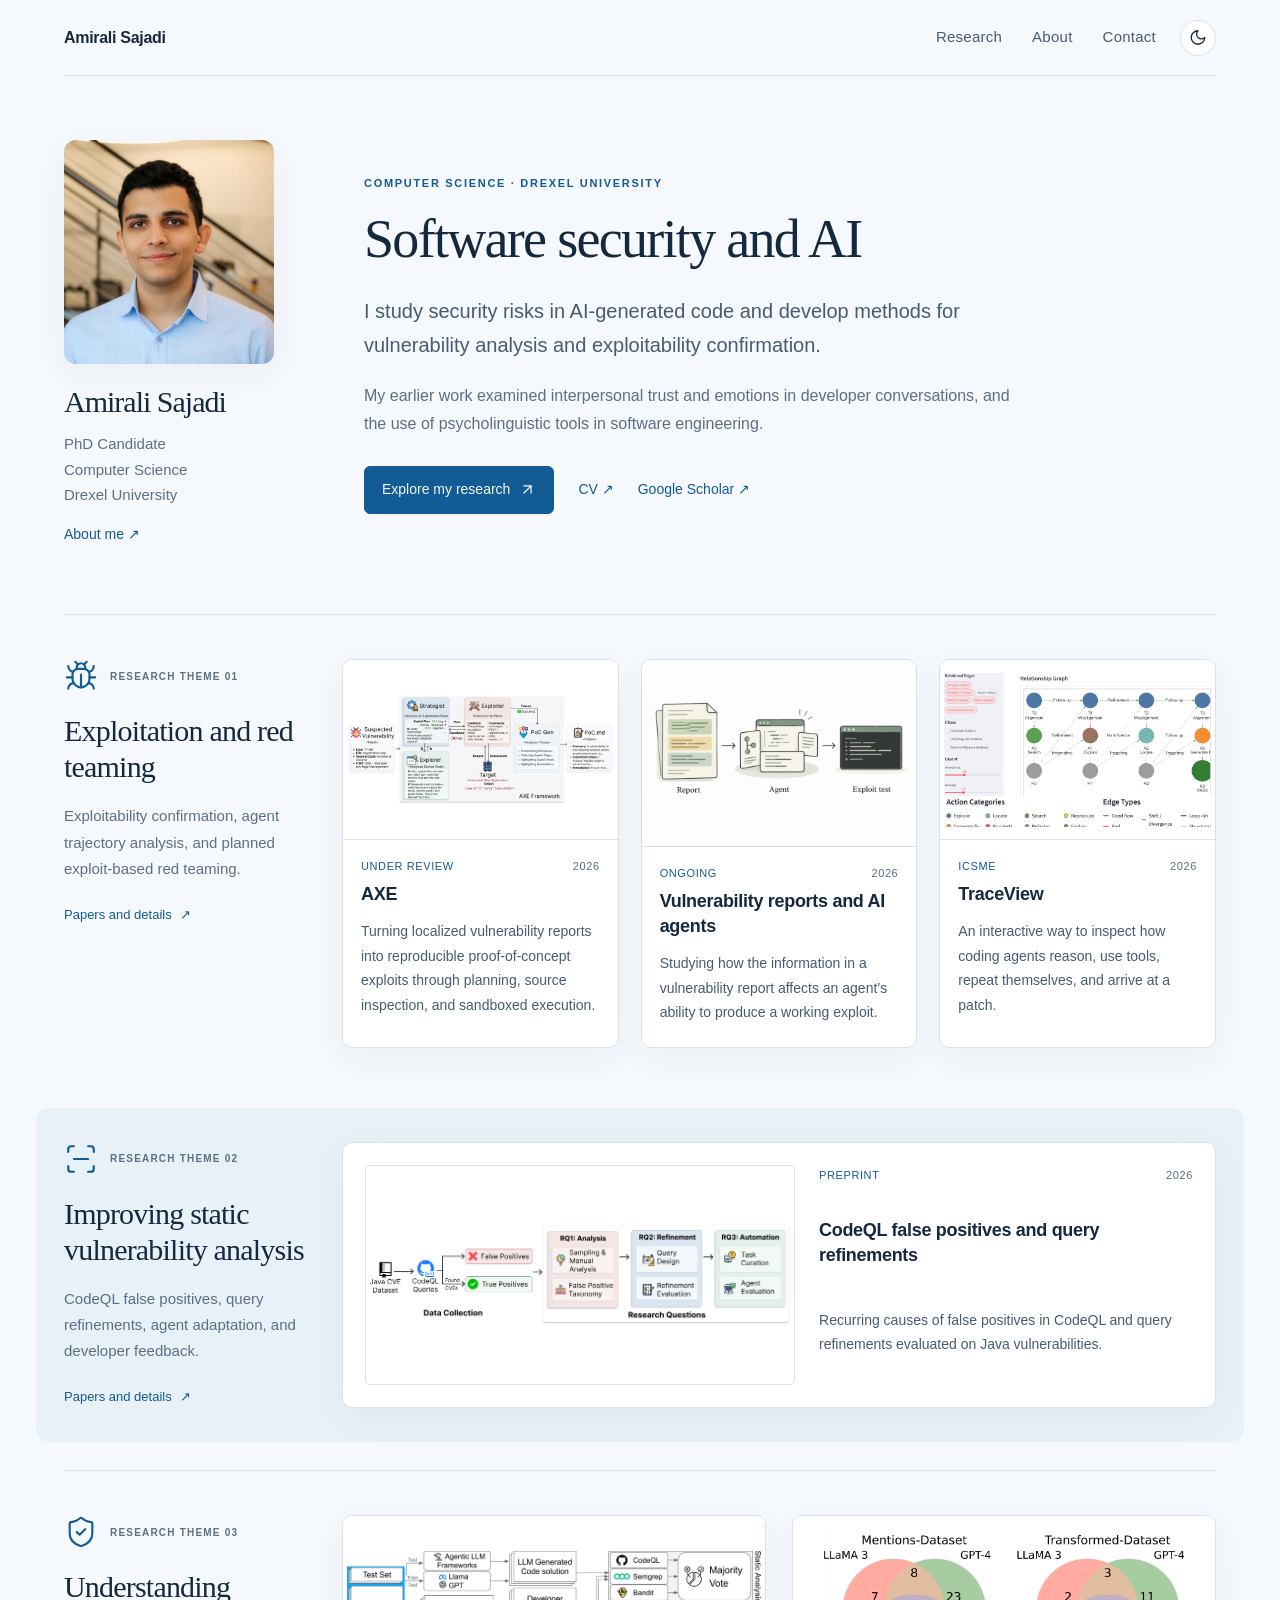
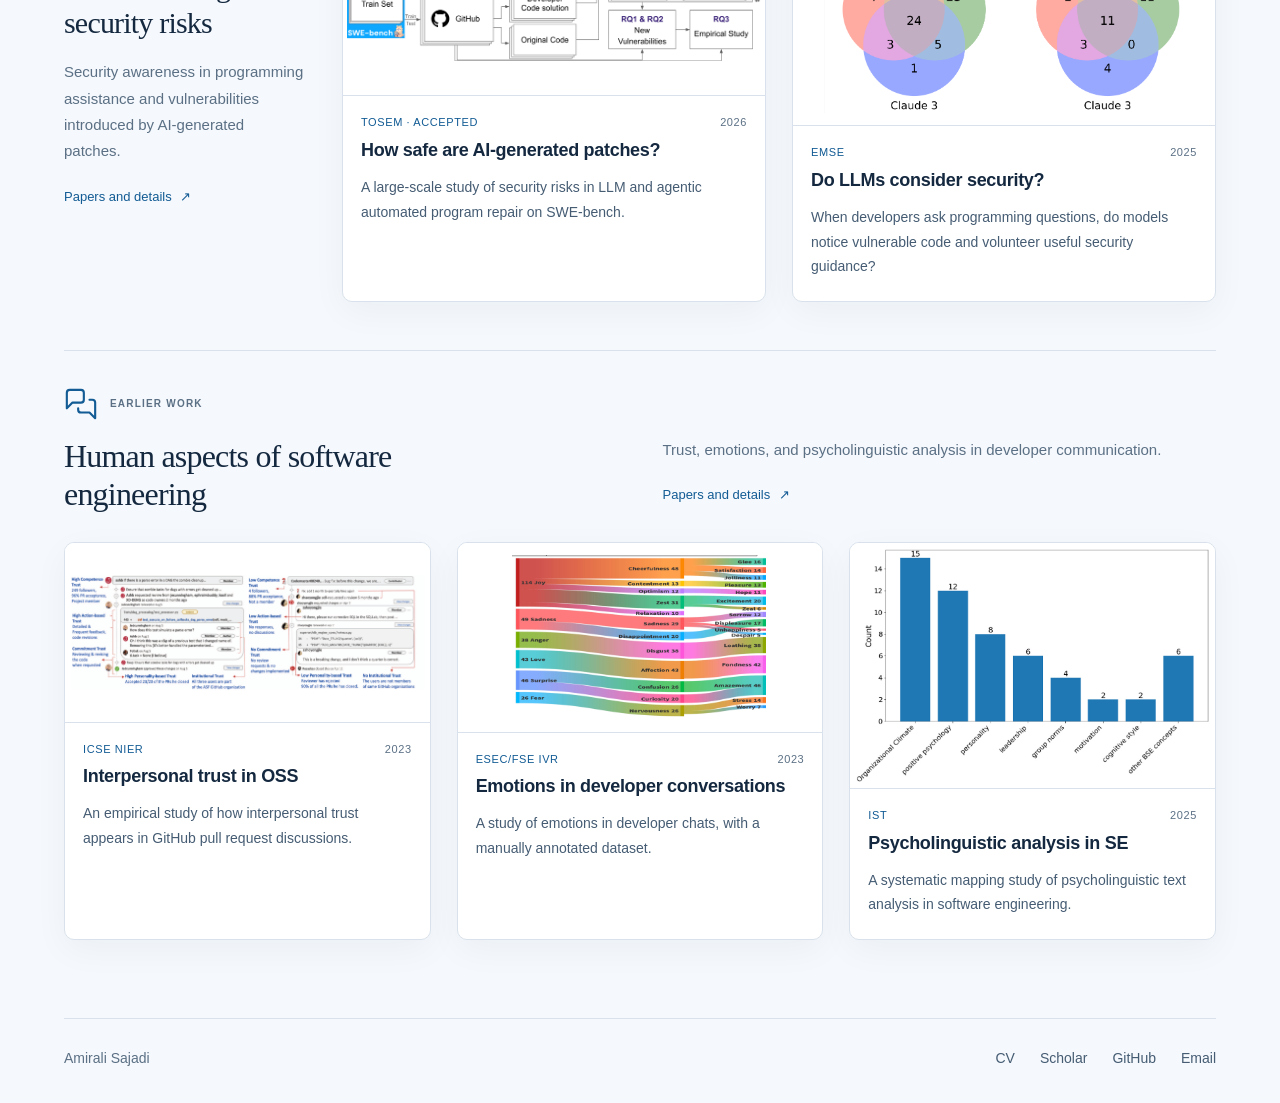
==== commit ab4e1881: "Mark TOSEM paper as accepted" ====
--- a/index.html
+++ b/index.html
@@ -1,3 +1,3 @@
 <!doctype html>
 <html lang="en"><head><meta charset="utf-8"><meta name="viewport" content="width=device-width, initial-scale=1"><meta name="description" content="Amirali Sajadi. Research on AI-assisted software development, software security, and vulnerability analysis at Drexel University."><meta name="color-scheme" content="light dark"><meta name="theme-color" content="#f5f8fc"><script>try{const t=localStorage.getItem("amirali-theme");document.documentElement.dataset.theme=t|| (matchMedia("(prefers-color-scheme:dark)").matches?"dark":"light")}catch(e){}</script><title>Amirali Sajadi</title><link rel="stylesheet" href="/style.css"><script src="/vendor/lucide.min.js" defer></script><script src="/script.js" defer></script></head>
-<body><a class="skip" href="#main">Skip to content</a><header class="site-header wrap"><a class="home-link" href="/">Amirali Sajadi</a><nav aria-label="Main navigation"><a href="/research/">Research</a><a href="/about/">About</a><a href="/contact/">Contact</a></nav><button class="theme-toggle" type="button" aria-label="Switch to dark mode"><i data-lucide="moon" aria-hidden="true"></i></button></header><main id="main" class="wrap home-main"><section class="profile-intro" aria-labelledby="profile-name"><aside class="home-profile"><a class="home-profile-photo" href="/about/" aria-label="About Amirali Sajadi"><img src="/assets/portrait.jpg" width="1388" height="1328" alt="Amirali Sajadi"></a><h1 id="profile-name">Amirali Sajadi</h1><p class="profile-affiliation">PhD Candidate<br>Computer Science<br>Drexel University</p><a class="profile-about-link" href="/about/">About me ↗</a></aside><div class="home-overview"><div class="intro-label">Computer science · Drexel University</div><h2>Software security and AI</h2><p>I study security risks in AI-generated code and develop methods for vulnerability analysis and exploitability confirmation.</p><p class="intro-secondary">My earlier work examined interpersonal trust and emotions in developer conversations, and the use of psycholinguistic tools in software engineering.</p><div class="overview-links"><a class="primary-link" href="/research/">Explore my research <i data-lucide="arrow-up-right" aria-hidden="true"></i></a><a href="/assets/cv.pdf" target="_blank" rel="noopener">CV ↗</a><a href="https://scholar.google.com/citations?user=wyZsULIAAAAJ&hl=en" target="_blank" rel="noopener">Google Scholar ↗</a></div></div></section><section class="research-theme theme-exploitation" aria-labelledby="theme-exploitation"><div class="theme-heading"><div class="theme-topline"><span class="theme-icon"><i data-lucide="bug" aria-hidden="true"></i></span><span class="theme-index">Research theme 01</span></div><h2 id="theme-exploitation">Exploitation and red teaming</h2><p>Exploitability confirmation, agent trajectory analysis, and planned exploit-based red teaming.</p><a class="theme-link" href="/research/?topic=exploitation">Papers and details <span aria-hidden="true">↗</span></a></div><div class="work-grid grid-count-3"><article class="work-tile"><button class="tile-image figure-fill" type="button" data-figure-key="axe" aria-label="Enlarge image for AXE: Grey-Box Exploitability Confirmation for Localized Vulnerability Reports"><img src="/assets/axe.png" alt="Figure from AXE: Grey-Box Exploitability Confirmation for Localized Vulnerability Reports" loading="lazy"></button><div class="tile-meta">Under review <span>2026</span></div><h3><a href="/research/#paper-axe">AXE</a></h3><p>Turning localized vulnerability reports into reproducible proof-of-concept exploits through planning, source inspection, and sandboxed execution.</p></article><article class="work-tile"><button class="tile-image figure-fill" type="button" data-figure-key="report" aria-label="Enlarge image for What Makes a Vulnerability Report Useful to an AI Exploitation Agent?"><img src="/assets/report-illustration.png" alt="Concept illustration showing a vulnerability report guiding an AI agent in developing and testing an exploit." loading="lazy"></button><div class="tile-meta">Ongoing <span>2026</span></div><h3><a href="/research/#paper-report">Vulnerability reports and AI agents</a></h3><p>Studying how the information in a vulnerability report affects an agent’s ability to produce a working exploit.</p></article><article class="work-tile"><button class="tile-image figure-fill" type="button" data-figure-key="trace" aria-label="Enlarge image for TraceView: Interactive Visualization of Agentic Program Repair Trajectories"><img src="/assets/trace.png" alt="Figure from TraceView: Interactive Visualization of Agentic Program Repair Trajectories" loading="lazy"></button><div class="tile-meta">ICSME <span>2026</span></div><h3><a href="/research/#paper-trace">TraceView</a></h3><p>An interactive way to inspect how coding agents reason, use tools, repeat themselves, and arrive at a patch.</p></article></div></section><section class="research-theme theme-analysis" aria-labelledby="theme-analysis"><div class="theme-heading"><div class="theme-topline"><span class="theme-icon"><i data-lucide="scan-line" aria-hidden="true"></i></span><span class="theme-index">Research theme 02</span></div><h2 id="theme-analysis">Improving static vulnerability analysis</h2><p>CodeQL false positives, query refinements, agent adaptation, and developer feedback.</p><a class="theme-link" href="/research/?topic=analysis">Papers and details <span aria-hidden="true">↗</span></a></div><div class="work-grid grid-count-1"><article class="work-tile"><button class="tile-image figure-fill" type="button" data-figure-key="sast" aria-label="Enlarge image for An Empirical Analysis of CodeQL False Positives and Query Refinements for Java Vulnerabilities"><img src="/assets/sast-white.png" alt="Figure from An Empirical Analysis of CodeQL False Positives and Query Refinements for Java Vulnerabilities" loading="lazy"></button><div class="tile-meta">Preprint <span>2026</span></div><h3><a href="/research/#paper-sast">CodeQL false positives and query refinements</a></h3><p>Recurring causes of false positives in CodeQL and query refinements evaluated on Java vulnerabilities.</p></article></div></section><section class="research-theme theme-risks" aria-labelledby="theme-risks"><div class="theme-heading"><div class="theme-topline"><span class="theme-icon"><i data-lucide="shield-check" aria-hidden="true"></i></span><span class="theme-index">Research theme 03</span></div><h2 id="theme-risks">Understanding security risks</h2><p>Security awareness in programming assistance and vulnerabilities introduced by AI-generated patches.</p><a class="theme-link" href="/research/?topic=risks">Papers and details <span aria-hidden="true">↗</span></a></div><div class="work-grid grid-count-2"><article class="work-tile"><button class="tile-image figure-fill" type="button" data-figure-key="repair" aria-label="Enlarge image for How Safe Are AI-Generated Patches?"><img src="/assets/repair.png" alt="Figure from How Safe Are AI-Generated Patches?" loading="lazy"></button><div class="tile-meta">TOSEM revision <span>2026</span></div><h3><a href="/research/#paper-repair">How safe are AI-generated patches?</a></h3><p>A large-scale study of security risks in LLM and agentic automated program repair on SWE-bench.</p></article><article class="work-tile"><button class="tile-image" type="button" data-figure-key="llm" aria-label="Enlarge image for Do LLMs Consider Security? An Empirical Study on Responses to Programming Questions"><img src="/assets/llm.png" alt="Figure from Do LLMs Consider Security? An Empirical Study on Responses to Programming Questions" loading="lazy"></button><div class="tile-meta">EMSE <span>2025</span></div><h3><a href="/research/#paper-llm">Do LLMs consider security?</a></h3><p>When developers ask programming questions, do models notice vulnerable code and volunteer useful security guidance?</p></article></div></section><section class="research-theme theme-human" aria-labelledby="theme-human"><div class="theme-heading"><div class="theme-topline"><span class="theme-icon"><i data-lucide="messages-square" aria-hidden="true"></i></span><span class="theme-index">Earlier work</span></div><h2 id="theme-human">Human aspects of software engineering</h2><p>Trust, emotions, and psycholinguistic analysis in developer communication.</p><a class="theme-link" href="/research/?topic=human">Papers and details <span aria-hidden="true">↗</span></a></div><div class="work-grid grid-count-3"><article class="work-tile"><button class="tile-image figure-fill" type="button" data-figure-key="trust" aria-label="Enlarge image for Interpersonal Trust in OSS: Exploring Dimensions of Trust in GitHub Pull Requests"><img src="/assets/trust.png" alt="Figure from Interpersonal Trust in OSS: Exploring Dimensions of Trust in GitHub Pull Requests" loading="lazy"></button><div class="tile-meta">ICSE NIER <span>2023</span></div><h3><a href="/research/#paper-trust">Interpersonal trust in OSS</a></h3><p>An empirical study of how interpersonal trust appears in GitHub pull request discussions.</p></article><article class="work-tile"><button class="tile-image" type="button" data-figure-key="emotions" aria-label="Enlarge image for Towards Understanding Emotions in Informal Developer Interactions: A Gitter Chat Study"><img src="/assets/emotions.png" alt="Figure from Towards Understanding Emotions in Informal Developer Interactions: A Gitter Chat Study" loading="lazy"></button><div class="tile-meta">ESEC/FSE IVR <span>2023</span></div><h3><a href="/research/#paper-emotions">Emotions in developer conversations</a></h3><p>A study of emotions in developer chats, with a manually annotated dataset.</p></article><article class="work-tile"><button class="tile-image figure-fill" type="button" data-figure-key="psych" aria-label="Enlarge image for Psycholinguistic Analyses in Software Engineering Text: A Systematic Mapping Study"><img src="/assets/psych.png" alt="Figure from Psycholinguistic Analyses in Software Engineering Text: A Systematic Mapping Study" loading="lazy"></button><div class="tile-meta">IST <span>2025</span></div><h3><a href="/research/#paper-psych">Psycholinguistic analysis in SE</a></h3><p>A systematic mapping study of psycholinguistic text analysis in software engineering.</p></article></div></section></main><footer class="wrap"><span>Amirali Sajadi</span><div><a href="/assets/cv.pdf" target="_blank" rel="noopener">CV</a><a href="https://scholar.google.com/citations?user=wyZsULIAAAAJ&hl=en" target="_blank" rel="noopener">Scholar</a><a href="https://github.com/AmiraliSajadi" target="_blank" rel="noopener">GitHub</a><a href="mailto:amirali.sajadi@drexel.edu">Email</a></div></footer></body></html>+<body><a class="skip" href="#main">Skip to content</a><header class="site-header wrap"><a class="home-link" href="/">Amirali Sajadi</a><nav aria-label="Main navigation"><a href="/research/">Research</a><a href="/about/">About</a><a href="/contact/">Contact</a></nav><button class="theme-toggle" type="button" aria-label="Switch to dark mode"><i data-lucide="moon" aria-hidden="true"></i></button></header><main id="main" class="wrap home-main"><section class="profile-intro" aria-labelledby="profile-name"><aside class="home-profile"><a class="home-profile-photo" href="/about/" aria-label="About Amirali Sajadi"><img src="/assets/portrait.jpg" width="1388" height="1328" alt="Amirali Sajadi"></a><h1 id="profile-name">Amirali Sajadi</h1><p class="profile-affiliation">PhD Candidate<br>Computer Science<br>Drexel University</p><a class="profile-about-link" href="/about/">About me ↗</a></aside><div class="home-overview"><div class="intro-label">Computer science · Drexel University</div><h2>Software security and AI</h2><p>I study security risks in AI-generated code and develop methods for vulnerability analysis and exploitability confirmation.</p><p class="intro-secondary">My earlier work examined interpersonal trust and emotions in developer conversations, and the use of psycholinguistic tools in software engineering.</p><div class="overview-links"><a class="primary-link" href="/research/">Explore my research <i data-lucide="arrow-up-right" aria-hidden="true"></i></a><a href="/assets/cv.pdf" target="_blank" rel="noopener">CV ↗</a><a href="https://scholar.google.com/citations?user=wyZsULIAAAAJ&hl=en" target="_blank" rel="noopener">Google Scholar ↗</a></div></div></section><section class="research-theme theme-exploitation" aria-labelledby="theme-exploitation"><div class="theme-heading"><div class="theme-topline"><span class="theme-icon"><i data-lucide="bug" aria-hidden="true"></i></span><span class="theme-index">Research theme 01</span></div><h2 id="theme-exploitation">Exploitation and red teaming</h2><p>Exploitability confirmation, agent trajectory analysis, and planned exploit-based red teaming.</p><a class="theme-link" href="/research/?topic=exploitation">Papers and details <span aria-hidden="true">↗</span></a></div><div class="work-grid grid-count-3"><article class="work-tile"><button class="tile-image figure-fill" type="button" data-figure-key="axe" aria-label="Enlarge image for AXE: Grey-Box Exploitability Confirmation for Localized Vulnerability Reports"><img src="/assets/axe.png" alt="Figure from AXE: Grey-Box Exploitability Confirmation for Localized Vulnerability Reports" loading="lazy"></button><div class="tile-meta">Under review <span>2026</span></div><h3><a href="/research/#paper-axe">AXE</a></h3><p>Turning localized vulnerability reports into reproducible proof-of-concept exploits through planning, source inspection, and sandboxed execution.</p></article><article class="work-tile"><button class="tile-image figure-fill" type="button" data-figure-key="report" aria-label="Enlarge image for What Makes a Vulnerability Report Useful to an AI Exploitation Agent?"><img src="/assets/report-illustration.png" alt="Concept illustration showing a vulnerability report guiding an AI agent in developing and testing an exploit." loading="lazy"></button><div class="tile-meta">Ongoing <span>2026</span></div><h3><a href="/research/#paper-report">Vulnerability reports and AI agents</a></h3><p>Studying how the information in a vulnerability report affects an agent’s ability to produce a working exploit.</p></article><article class="work-tile"><button class="tile-image figure-fill" type="button" data-figure-key="trace" aria-label="Enlarge image for TraceView: Interactive Visualization of Agentic Program Repair Trajectories"><img src="/assets/trace.png" alt="Figure from TraceView: Interactive Visualization of Agentic Program Repair Trajectories" loading="lazy"></button><div class="tile-meta">ICSME <span>2026</span></div><h3><a href="/research/#paper-trace">TraceView</a></h3><p>An interactive way to inspect how coding agents reason, use tools, repeat themselves, and arrive at a patch.</p></article></div></section><section class="research-theme theme-analysis" aria-labelledby="theme-analysis"><div class="theme-heading"><div class="theme-topline"><span class="theme-icon"><i data-lucide="scan-line" aria-hidden="true"></i></span><span class="theme-index">Research theme 02</span></div><h2 id="theme-analysis">Improving static vulnerability analysis</h2><p>CodeQL false positives, query refinements, agent adaptation, and developer feedback.</p><a class="theme-link" href="/research/?topic=analysis">Papers and details <span aria-hidden="true">↗</span></a></div><div class="work-grid grid-count-1"><article class="work-tile"><button class="tile-image figure-fill" type="button" data-figure-key="sast" aria-label="Enlarge image for An Empirical Analysis of CodeQL False Positives and Query Refinements for Java Vulnerabilities"><img src="/assets/sast-white.png" alt="Figure from An Empirical Analysis of CodeQL False Positives and Query Refinements for Java Vulnerabilities" loading="lazy"></button><div class="tile-meta">Preprint <span>2026</span></div><h3><a href="/research/#paper-sast">CodeQL false positives and query refinements</a></h3><p>Recurring causes of false positives in CodeQL and query refinements evaluated on Java vulnerabilities.</p></article></div></section><section class="research-theme theme-risks" aria-labelledby="theme-risks"><div class="theme-heading"><div class="theme-topline"><span class="theme-icon"><i data-lucide="shield-check" aria-hidden="true"></i></span><span class="theme-index">Research theme 03</span></div><h2 id="theme-risks">Understanding security risks</h2><p>Security awareness in programming assistance and vulnerabilities introduced by AI-generated patches.</p><a class="theme-link" href="/research/?topic=risks">Papers and details <span aria-hidden="true">↗</span></a></div><div class="work-grid grid-count-2"><article class="work-tile"><button class="tile-image figure-fill" type="button" data-figure-key="repair" aria-label="Enlarge image for How Safe Are AI-Generated Patches?"><img src="/assets/repair.png" alt="Figure from How Safe Are AI-Generated Patches?" loading="lazy"></button><div class="tile-meta">TOSEM · Accepted <span>2026</span></div><h3><a href="/research/#paper-repair">How safe are AI-generated patches?</a></h3><p>A large-scale study of security risks in LLM and agentic automated program repair on SWE-bench.</p></article><article class="work-tile"><button class="tile-image" type="button" data-figure-key="llm" aria-label="Enlarge image for Do LLMs Consider Security? An Empirical Study on Responses to Programming Questions"><img src="/assets/llm.png" alt="Figure from Do LLMs Consider Security? An Empirical Study on Responses to Programming Questions" loading="lazy"></button><div class="tile-meta">EMSE <span>2025</span></div><h3><a href="/research/#paper-llm">Do LLMs consider security?</a></h3><p>When developers ask programming questions, do models notice vulnerable code and volunteer useful security guidance?</p></article></div></section><section class="research-theme theme-human" aria-labelledby="theme-human"><div class="theme-heading"><div class="theme-topline"><span class="theme-icon"><i data-lucide="messages-square" aria-hidden="true"></i></span><span class="theme-index">Earlier work</span></div><h2 id="theme-human">Human aspects of software engineering</h2><p>Trust, emotions, and psycholinguistic analysis in developer communication.</p><a class="theme-link" href="/research/?topic=human">Papers and details <span aria-hidden="true">↗</span></a></div><div class="work-grid grid-count-3"><article class="work-tile"><button class="tile-image figure-fill" type="button" data-figure-key="trust" aria-label="Enlarge image for Interpersonal Trust in OSS: Exploring Dimensions of Trust in GitHub Pull Requests"><img src="/assets/trust.png" alt="Figure from Interpersonal Trust in OSS: Exploring Dimensions of Trust in GitHub Pull Requests" loading="lazy"></button><div class="tile-meta">ICSE NIER <span>2023</span></div><h3><a href="/research/#paper-trust">Interpersonal trust in OSS</a></h3><p>An empirical study of how interpersonal trust appears in GitHub pull request discussions.</p></article><article class="work-tile"><button class="tile-image" type="button" data-figure-key="emotions" aria-label="Enlarge image for Towards Understanding Emotions in Informal Developer Interactions: A Gitter Chat Study"><img src="/assets/emotions.png" alt="Figure from Towards Understanding Emotions in Informal Developer Interactions: A Gitter Chat Study" loading="lazy"></button><div class="tile-meta">ESEC/FSE IVR <span>2023</span></div><h3><a href="/research/#paper-emotions">Emotions in developer conversations</a></h3><p>A study of emotions in developer chats, with a manually annotated dataset.</p></article><article class="work-tile"><button class="tile-image figure-fill" type="button" data-figure-key="psych" aria-label="Enlarge image for Psycholinguistic Analyses in Software Engineering Text: A Systematic Mapping Study"><img src="/assets/psych.png" alt="Figure from Psycholinguistic Analyses in Software Engineering Text: A Systematic Mapping Study" loading="lazy"></button><div class="tile-meta">IST <span>2025</span></div><h3><a href="/research/#paper-psych">Psycholinguistic analysis in SE</a></h3><p>A systematic mapping study of psycholinguistic text analysis in software engineering.</p></article></div></section></main><footer class="wrap"><span>Amirali Sajadi</span><div><a href="/assets/cv.pdf" target="_blank" rel="noopener">CV</a><a href="https://scholar.google.com/citations?user=wyZsULIAAAAJ&hl=en" target="_blank" rel="noopener">Scholar</a><a href="https://github.com/AmiraliSajadi" target="_blank" rel="noopener">GitHub</a><a href="mailto:amirali.sajadi@drexel.edu">Email</a></div></footer></body></html>
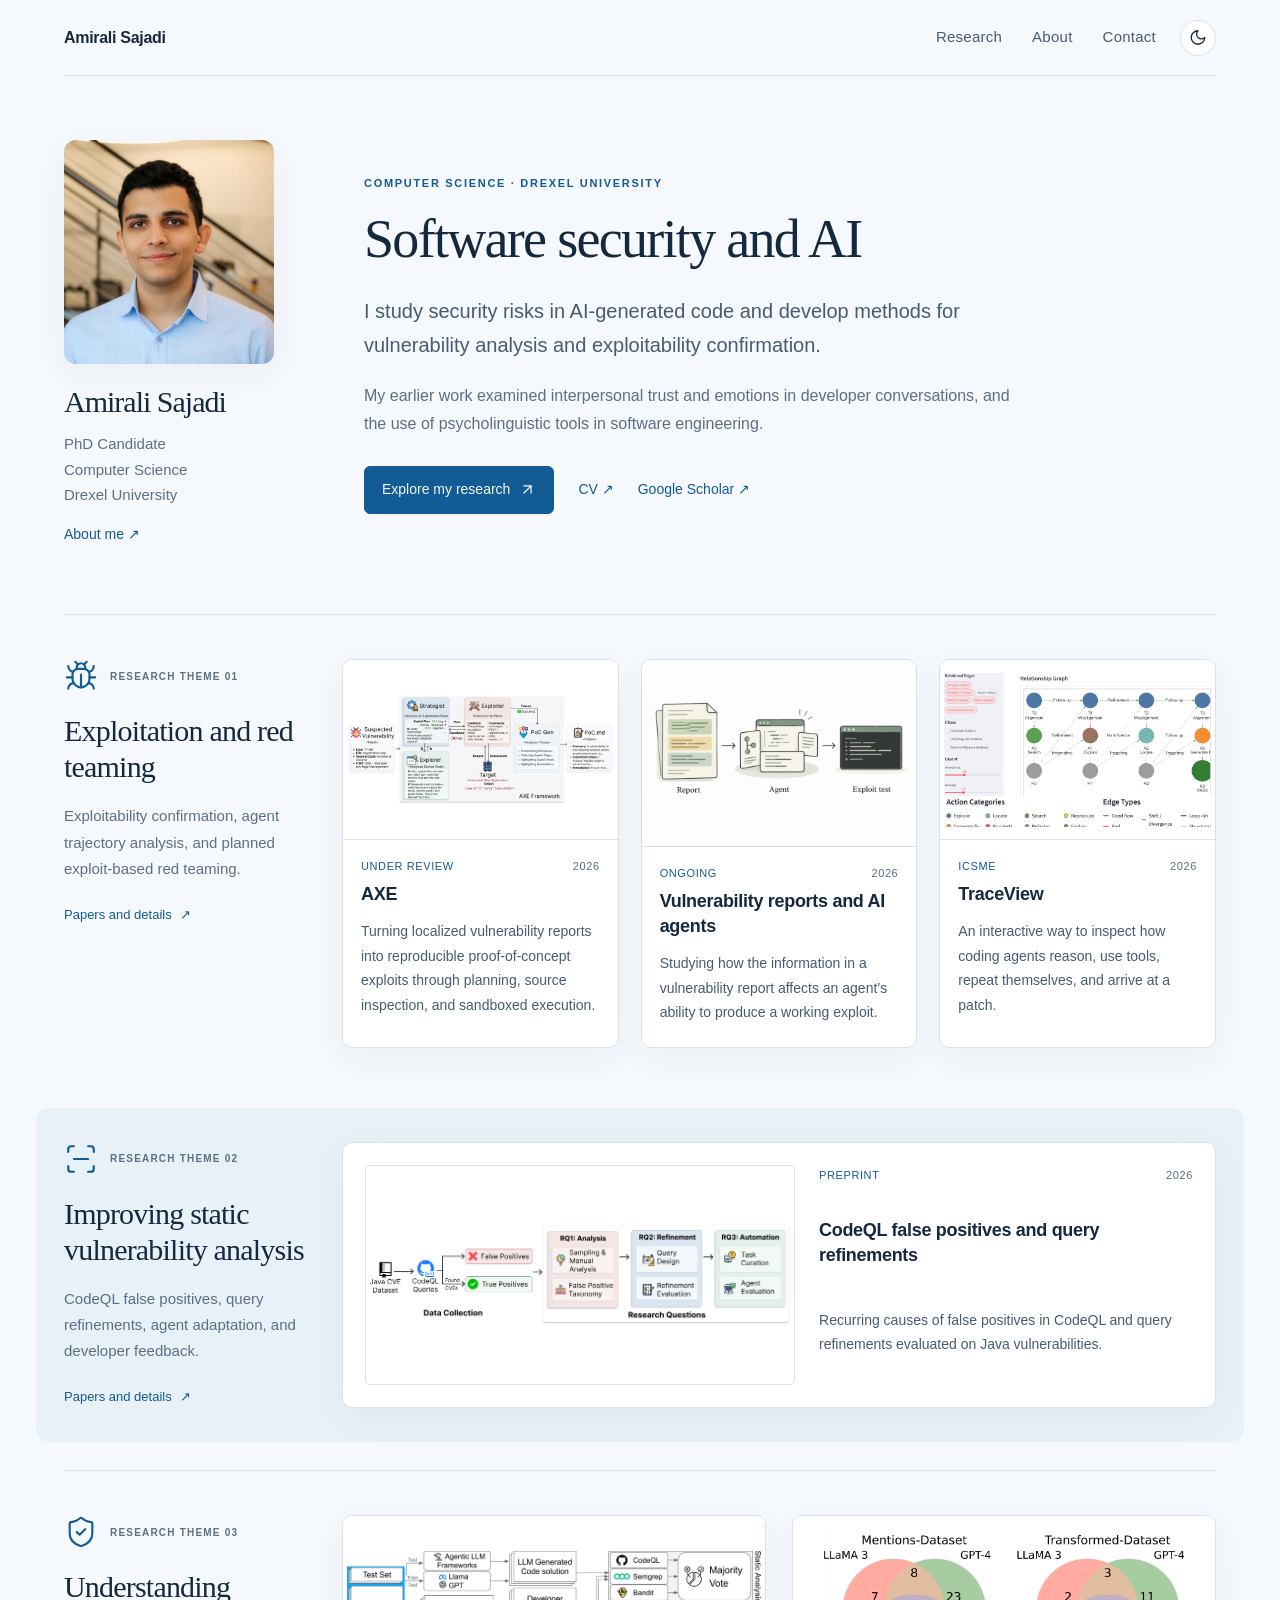
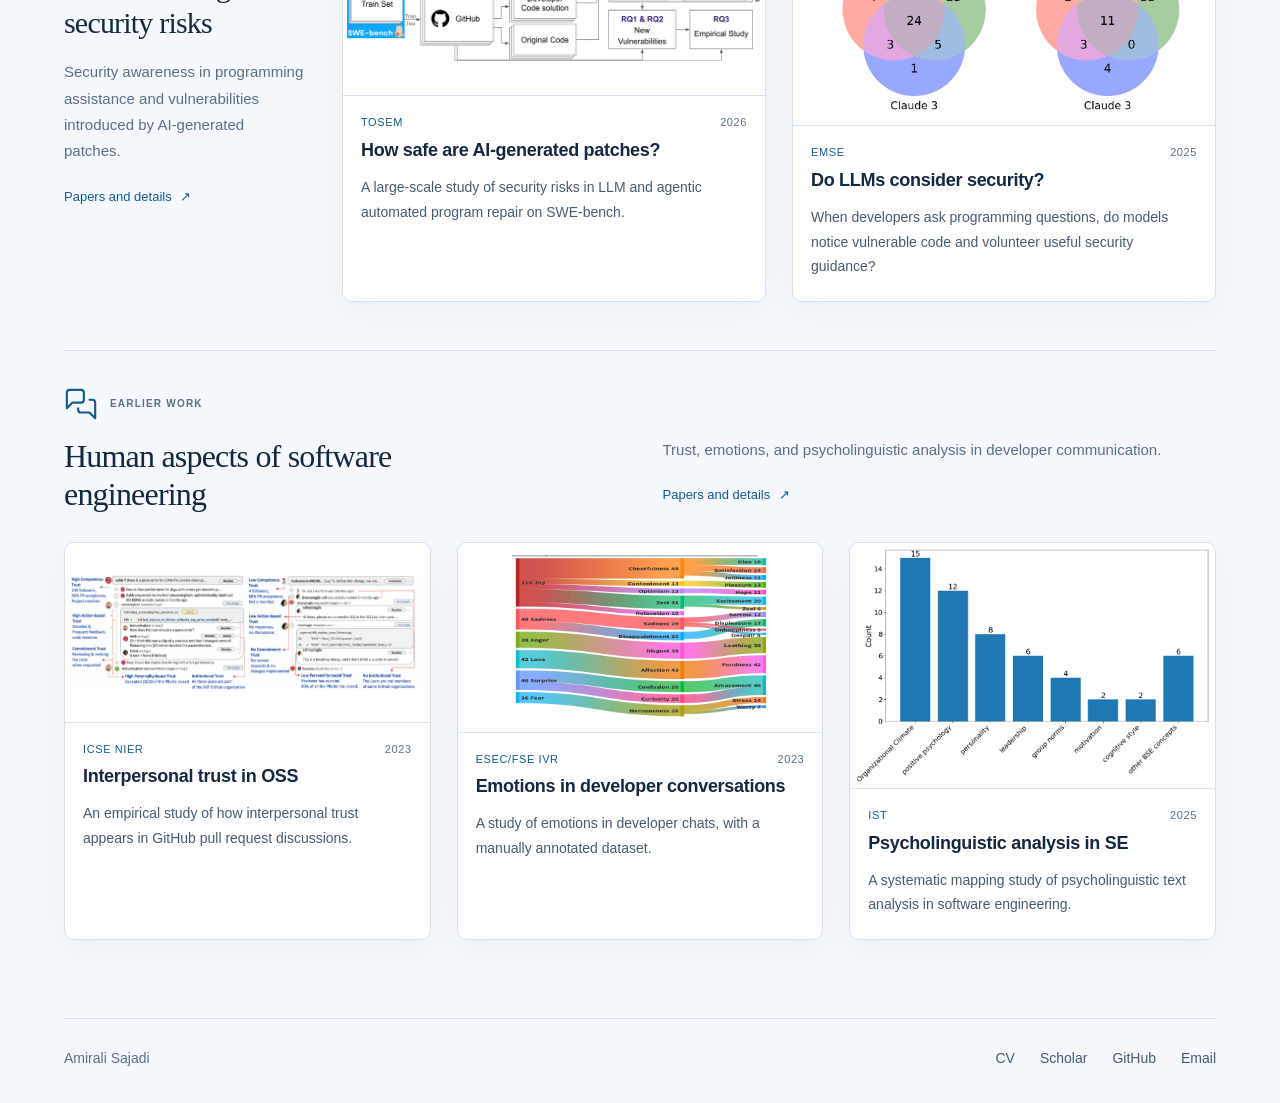
==== commit f43959d6: "Update publication venue names" ====
--- a/index.html
+++ b/index.html
@@ -1,3 +1,3 @@
 <!doctype html>
 <html lang="en"><head><meta charset="utf-8"><meta name="viewport" content="width=device-width, initial-scale=1"><meta name="description" content="Amirali Sajadi. Research on AI-assisted software development, software security, and vulnerability analysis at Drexel University."><meta name="color-scheme" content="light dark"><meta name="theme-color" content="#f5f8fc"><script>try{const t=localStorage.getItem("amirali-theme");document.documentElement.dataset.theme=t|| (matchMedia("(prefers-color-scheme:dark)").matches?"dark":"light")}catch(e){}</script><title>Amirali Sajadi</title><link rel="stylesheet" href="/style.css"><script src="/vendor/lucide.min.js" defer></script><script src="/script.js" defer></script></head>
-<body><a class="skip" href="#main">Skip to content</a><header class="site-header wrap"><a class="home-link" href="/">Amirali Sajadi</a><nav aria-label="Main navigation"><a href="/research/">Research</a><a href="/about/">About</a><a href="/contact/">Contact</a></nav><button class="theme-toggle" type="button" aria-label="Switch to dark mode"><i data-lucide="moon" aria-hidden="true"></i></button></header><main id="main" class="wrap home-main"><section class="profile-intro" aria-labelledby="profile-name"><aside class="home-profile"><a class="home-profile-photo" href="/about/" aria-label="About Amirali Sajadi"><img src="/assets/portrait.jpg" width="1388" height="1328" alt="Amirali Sajadi"></a><h1 id="profile-name">Amirali Sajadi</h1><p class="profile-affiliation">PhD Candidate<br>Computer Science<br>Drexel University</p><a class="profile-about-link" href="/about/">About me ↗</a></aside><div class="home-overview"><div class="intro-label">Computer science · Drexel University</div><h2>Software security and AI</h2><p>I study security risks in AI-generated code and develop methods for vulnerability analysis and exploitability confirmation.</p><p class="intro-secondary">My earlier work examined interpersonal trust and emotions in developer conversations, and the use of psycholinguistic tools in software engineering.</p><div class="overview-links"><a class="primary-link" href="/research/">Explore my research <i data-lucide="arrow-up-right" aria-hidden="true"></i></a><a href="/assets/cv.pdf" target="_blank" rel="noopener">CV ↗</a><a href="https://scholar.google.com/citations?user=wyZsULIAAAAJ&hl=en" target="_blank" rel="noopener">Google Scholar ↗</a></div></div></section><section class="research-theme theme-exploitation" aria-labelledby="theme-exploitation"><div class="theme-heading"><div class="theme-topline"><span class="theme-icon"><i data-lucide="bug" aria-hidden="true"></i></span><span class="theme-index">Research theme 01</span></div><h2 id="theme-exploitation">Exploitation and red teaming</h2><p>Exploitability confirmation, agent trajectory analysis, and planned exploit-based red teaming.</p><a class="theme-link" href="/research/?topic=exploitation">Papers and details <span aria-hidden="true">↗</span></a></div><div class="work-grid grid-count-3"><article class="work-tile"><button class="tile-image figure-fill" type="button" data-figure-key="axe" aria-label="Enlarge image for AXE: Grey-Box Exploitability Confirmation for Localized Vulnerability Reports"><img src="/assets/axe.png" alt="Figure from AXE: Grey-Box Exploitability Confirmation for Localized Vulnerability Reports" loading="lazy"></button><div class="tile-meta">Under review <span>2026</span></div><h3><a href="/research/#paper-axe">AXE</a></h3><p>Turning localized vulnerability reports into reproducible proof-of-concept exploits through planning, source inspection, and sandboxed execution.</p></article><article class="work-tile"><button class="tile-image figure-fill" type="button" data-figure-key="report" aria-label="Enlarge image for What Makes a Vulnerability Report Useful to an AI Exploitation Agent?"><img src="/assets/report-illustration.png" alt="Concept illustration showing a vulnerability report guiding an AI agent in developing and testing an exploit." loading="lazy"></button><div class="tile-meta">Ongoing <span>2026</span></div><h3><a href="/research/#paper-report">Vulnerability reports and AI agents</a></h3><p>Studying how the information in a vulnerability report affects an agent’s ability to produce a working exploit.</p></article><article class="work-tile"><button class="tile-image figure-fill" type="button" data-figure-key="trace" aria-label="Enlarge image for TraceView: Interactive Visualization of Agentic Program Repair Trajectories"><img src="/assets/trace.png" alt="Figure from TraceView: Interactive Visualization of Agentic Program Repair Trajectories" loading="lazy"></button><div class="tile-meta">ICSME <span>2026</span></div><h3><a href="/research/#paper-trace">TraceView</a></h3><p>An interactive way to inspect how coding agents reason, use tools, repeat themselves, and arrive at a patch.</p></article></div></section><section class="research-theme theme-analysis" aria-labelledby="theme-analysis"><div class="theme-heading"><div class="theme-topline"><span class="theme-icon"><i data-lucide="scan-line" aria-hidden="true"></i></span><span class="theme-index">Research theme 02</span></div><h2 id="theme-analysis">Improving static vulnerability analysis</h2><p>CodeQL false positives, query refinements, agent adaptation, and developer feedback.</p><a class="theme-link" href="/research/?topic=analysis">Papers and details <span aria-hidden="true">↗</span></a></div><div class="work-grid grid-count-1"><article class="work-tile"><button class="tile-image figure-fill" type="button" data-figure-key="sast" aria-label="Enlarge image for An Empirical Analysis of CodeQL False Positives and Query Refinements for Java Vulnerabilities"><img src="/assets/sast-white.png" alt="Figure from An Empirical Analysis of CodeQL False Positives and Query Refinements for Java Vulnerabilities" loading="lazy"></button><div class="tile-meta">Preprint <span>2026</span></div><h3><a href="/research/#paper-sast">CodeQL false positives and query refinements</a></h3><p>Recurring causes of false positives in CodeQL and query refinements evaluated on Java vulnerabilities.</p></article></div></section><section class="research-theme theme-risks" aria-labelledby="theme-risks"><div class="theme-heading"><div class="theme-topline"><span class="theme-icon"><i data-lucide="shield-check" aria-hidden="true"></i></span><span class="theme-index">Research theme 03</span></div><h2 id="theme-risks">Understanding security risks</h2><p>Security awareness in programming assistance and vulnerabilities introduced by AI-generated patches.</p><a class="theme-link" href="/research/?topic=risks">Papers and details <span aria-hidden="true">↗</span></a></div><div class="work-grid grid-count-2"><article class="work-tile"><button class="tile-image figure-fill" type="button" data-figure-key="repair" aria-label="Enlarge image for How Safe Are AI-Generated Patches?"><img src="/assets/repair.png" alt="Figure from How Safe Are AI-Generated Patches?" loading="lazy"></button><div class="tile-meta">TOSEM · Accepted <span>2026</span></div><h3><a href="/research/#paper-repair">How safe are AI-generated patches?</a></h3><p>A large-scale study of security risks in LLM and agentic automated program repair on SWE-bench.</p></article><article class="work-tile"><button class="tile-image" type="button" data-figure-key="llm" aria-label="Enlarge image for Do LLMs Consider Security? An Empirical Study on Responses to Programming Questions"><img src="/assets/llm.png" alt="Figure from Do LLMs Consider Security? An Empirical Study on Responses to Programming Questions" loading="lazy"></button><div class="tile-meta">EMSE <span>2025</span></div><h3><a href="/research/#paper-llm">Do LLMs consider security?</a></h3><p>When developers ask programming questions, do models notice vulnerable code and volunteer useful security guidance?</p></article></div></section><section class="research-theme theme-human" aria-labelledby="theme-human"><div class="theme-heading"><div class="theme-topline"><span class="theme-icon"><i data-lucide="messages-square" aria-hidden="true"></i></span><span class="theme-index">Earlier work</span></div><h2 id="theme-human">Human aspects of software engineering</h2><p>Trust, emotions, and psycholinguistic analysis in developer communication.</p><a class="theme-link" href="/research/?topic=human">Papers and details <span aria-hidden="true">↗</span></a></div><div class="work-grid grid-count-3"><article class="work-tile"><button class="tile-image figure-fill" type="button" data-figure-key="trust" aria-label="Enlarge image for Interpersonal Trust in OSS: Exploring Dimensions of Trust in GitHub Pull Requests"><img src="/assets/trust.png" alt="Figure from Interpersonal Trust in OSS: Exploring Dimensions of Trust in GitHub Pull Requests" loading="lazy"></button><div class="tile-meta">ICSE NIER <span>2023</span></div><h3><a href="/research/#paper-trust">Interpersonal trust in OSS</a></h3><p>An empirical study of how interpersonal trust appears in GitHub pull request discussions.</p></article><article class="work-tile"><button class="tile-image" type="button" data-figure-key="emotions" aria-label="Enlarge image for Towards Understanding Emotions in Informal Developer Interactions: A Gitter Chat Study"><img src="/assets/emotions.png" alt="Figure from Towards Understanding Emotions in Informal Developer Interactions: A Gitter Chat Study" loading="lazy"></button><div class="tile-meta">ESEC/FSE IVR <span>2023</span></div><h3><a href="/research/#paper-emotions">Emotions in developer conversations</a></h3><p>A study of emotions in developer chats, with a manually annotated dataset.</p></article><article class="work-tile"><button class="tile-image figure-fill" type="button" data-figure-key="psych" aria-label="Enlarge image for Psycholinguistic Analyses in Software Engineering Text: A Systematic Mapping Study"><img src="/assets/psych.png" alt="Figure from Psycholinguistic Analyses in Software Engineering Text: A Systematic Mapping Study" loading="lazy"></button><div class="tile-meta">IST <span>2025</span></div><h3><a href="/research/#paper-psych">Psycholinguistic analysis in SE</a></h3><p>A systematic mapping study of psycholinguistic text analysis in software engineering.</p></article></div></section></main><footer class="wrap"><span>Amirali Sajadi</span><div><a href="/assets/cv.pdf" target="_blank" rel="noopener">CV</a><a href="https://scholar.google.com/citations?user=wyZsULIAAAAJ&hl=en" target="_blank" rel="noopener">Scholar</a><a href="https://github.com/AmiraliSajadi" target="_blank" rel="noopener">GitHub</a><a href="mailto:amirali.sajadi@drexel.edu">Email</a></div></footer></body></html>+<body><a class="skip" href="#main">Skip to content</a><header class="site-header wrap"><a class="home-link" href="/">Amirali Sajadi</a><nav aria-label="Main navigation"><a href="/research/">Research</a><a href="/about/">About</a><a href="/contact/">Contact</a></nav><button class="theme-toggle" type="button" aria-label="Switch to dark mode"><i data-lucide="moon" aria-hidden="true"></i></button></header><main id="main" class="wrap home-main"><section class="profile-intro" aria-labelledby="profile-name"><aside class="home-profile"><a class="home-profile-photo" href="/about/" aria-label="About Amirali Sajadi"><img src="/assets/portrait.jpg" width="1388" height="1328" alt="Amirali Sajadi"></a><h1 id="profile-name">Amirali Sajadi</h1><p class="profile-affiliation">PhD Candidate<br>Computer Science<br>Drexel University</p><a class="profile-about-link" href="/about/">About me ↗</a></aside><div class="home-overview"><div class="intro-label">Computer science · Drexel University</div><h2>Software security and AI</h2><p>I study security risks in AI-generated code and develop methods for vulnerability analysis and exploitability confirmation.</p><p class="intro-secondary">My earlier work examined interpersonal trust and emotions in developer conversations, and the use of psycholinguistic tools in software engineering.</p><div class="overview-links"><a class="primary-link" href="/research/">Explore my research <i data-lucide="arrow-up-right" aria-hidden="true"></i></a><a href="/assets/cv.pdf" target="_blank" rel="noopener">CV ↗</a><a href="https://scholar.google.com/citations?user=wyZsULIAAAAJ&hl=en" target="_blank" rel="noopener">Google Scholar ↗</a></div></div></section><section class="research-theme theme-exploitation" aria-labelledby="theme-exploitation"><div class="theme-heading"><div class="theme-topline"><span class="theme-icon"><i data-lucide="bug" aria-hidden="true"></i></span><span class="theme-index">Research theme 01</span></div><h2 id="theme-exploitation">Exploitation and red teaming</h2><p>Exploitability confirmation, agent trajectory analysis, and planned exploit-based red teaming.</p><a class="theme-link" href="/research/?topic=exploitation">Papers and details <span aria-hidden="true">↗</span></a></div><div class="work-grid grid-count-3"><article class="work-tile"><button class="tile-image figure-fill" type="button" data-figure-key="axe" aria-label="Enlarge image for AXE: Grey-Box Exploitability Confirmation for Localized Vulnerability Reports"><img src="/assets/axe.png" alt="Figure from AXE: Grey-Box Exploitability Confirmation for Localized Vulnerability Reports" loading="lazy"></button><div class="tile-meta">Under review <span>2026</span></div><h3><a href="/research/#paper-axe">AXE</a></h3><p>Turning localized vulnerability reports into reproducible proof-of-concept exploits through planning, source inspection, and sandboxed execution.</p></article><article class="work-tile"><button class="tile-image figure-fill" type="button" data-figure-key="report" aria-label="Enlarge image for What Makes a Vulnerability Report Useful to an AI Exploitation Agent?"><img src="/assets/report-illustration.png" alt="Concept illustration showing a vulnerability report guiding an AI agent in developing and testing an exploit." loading="lazy"></button><div class="tile-meta">Ongoing <span>2026</span></div><h3><a href="/research/#paper-report">Vulnerability reports and AI agents</a></h3><p>Studying how the information in a vulnerability report affects an agent’s ability to produce a working exploit.</p></article><article class="work-tile"><button class="tile-image figure-fill" type="button" data-figure-key="trace" aria-label="Enlarge image for TraceView: Interactive Visualization of Agentic Program Repair Trajectories"><img src="/assets/trace.png" alt="Figure from TraceView: Interactive Visualization of Agentic Program Repair Trajectories" loading="lazy"></button><div class="tile-meta">ICSME <span>2026</span></div><h3><a href="/research/#paper-trace">TraceView</a></h3><p>An interactive way to inspect how coding agents reason, use tools, repeat themselves, and arrive at a patch.</p></article></div></section><section class="research-theme theme-analysis" aria-labelledby="theme-analysis"><div class="theme-heading"><div class="theme-topline"><span class="theme-icon"><i data-lucide="scan-line" aria-hidden="true"></i></span><span class="theme-index">Research theme 02</span></div><h2 id="theme-analysis">Improving static vulnerability analysis</h2><p>CodeQL false positives, query refinements, agent adaptation, and developer feedback.</p><a class="theme-link" href="/research/?topic=analysis">Papers and details <span aria-hidden="true">↗</span></a></div><div class="work-grid grid-count-1"><article class="work-tile"><button class="tile-image figure-fill" type="button" data-figure-key="sast" aria-label="Enlarge image for An Empirical Analysis of CodeQL False Positives and Query Refinements for Java Vulnerabilities"><img src="/assets/sast-white.png" alt="Figure from An Empirical Analysis of CodeQL False Positives and Query Refinements for Java Vulnerabilities" loading="lazy"></button><div class="tile-meta">Preprint <span>2026</span></div><h3><a href="/research/#paper-sast">CodeQL false positives and query refinements</a></h3><p>Recurring causes of false positives in CodeQL and query refinements evaluated on Java vulnerabilities.</p></article></div></section><section class="research-theme theme-risks" aria-labelledby="theme-risks"><div class="theme-heading"><div class="theme-topline"><span class="theme-icon"><i data-lucide="shield-check" aria-hidden="true"></i></span><span class="theme-index">Research theme 03</span></div><h2 id="theme-risks">Understanding security risks</h2><p>Security awareness in programming assistance and vulnerabilities introduced by AI-generated patches.</p><a class="theme-link" href="/research/?topic=risks">Papers and details <span aria-hidden="true">↗</span></a></div><div class="work-grid grid-count-2"><article class="work-tile"><button class="tile-image figure-fill" type="button" data-figure-key="repair" aria-label="Enlarge image for How Safe Are AI-Generated Patches?"><img src="/assets/repair.png" alt="Figure from How Safe Are AI-Generated Patches?" loading="lazy"></button><div class="tile-meta">TOSEM <span>2026</span></div><h3><a href="/research/#paper-repair">How safe are AI-generated patches?</a></h3><p>A large-scale study of security risks in LLM and agentic automated program repair on SWE-bench.</p></article><article class="work-tile"><button class="tile-image" type="button" data-figure-key="llm" aria-label="Enlarge image for Do LLMs Consider Security? An Empirical Study on Responses to Programming Questions"><img src="/assets/llm.png" alt="Figure from Do LLMs Consider Security? An Empirical Study on Responses to Programming Questions" loading="lazy"></button><div class="tile-meta">EMSE <span>2025</span></div><h3><a href="/research/#paper-llm">Do LLMs consider security?</a></h3><p>When developers ask programming questions, do models notice vulnerable code and volunteer useful security guidance?</p></article></div></section><section class="research-theme theme-human" aria-labelledby="theme-human"><div class="theme-heading"><div class="theme-topline"><span class="theme-icon"><i data-lucide="messages-square" aria-hidden="true"></i></span><span class="theme-index">Earlier work</span></div><h2 id="theme-human">Human aspects of software engineering</h2><p>Trust, emotions, and psycholinguistic analysis in developer communication.</p><a class="theme-link" href="/research/?topic=human">Papers and details <span aria-hidden="true">↗</span></a></div><div class="work-grid grid-count-3"><article class="work-tile"><button class="tile-image figure-fill" type="button" data-figure-key="trust" aria-label="Enlarge image for Interpersonal Trust in OSS: Exploring Dimensions of Trust in GitHub Pull Requests"><img src="/assets/trust.png" alt="Figure from Interpersonal Trust in OSS: Exploring Dimensions of Trust in GitHub Pull Requests" loading="lazy"></button><div class="tile-meta">ICSE NIER <span>2023</span></div><h3><a href="/research/#paper-trust">Interpersonal trust in OSS</a></h3><p>An empirical study of how interpersonal trust appears in GitHub pull request discussions.</p></article><article class="work-tile"><button class="tile-image" type="button" data-figure-key="emotions" aria-label="Enlarge image for Towards Understanding Emotions in Informal Developer Interactions: A Gitter Chat Study"><img src="/assets/emotions.png" alt="Figure from Towards Understanding Emotions in Informal Developer Interactions: A Gitter Chat Study" loading="lazy"></button><div class="tile-meta">ESEC/FSE IVR <span>2023</span></div><h3><a href="/research/#paper-emotions">Emotions in developer conversations</a></h3><p>A study of emotions in developer chats, with a manually annotated dataset.</p></article><article class="work-tile"><button class="tile-image figure-fill" type="button" data-figure-key="psych" aria-label="Enlarge image for Psycholinguistic Analyses in Software Engineering Text: A Systematic Mapping Study"><img src="/assets/psych.png" alt="Figure from Psycholinguistic Analyses in Software Engineering Text: A Systematic Mapping Study" loading="lazy"></button><div class="tile-meta">IST <span>2025</span></div><h3><a href="/research/#paper-psych">Psycholinguistic analysis in SE</a></h3><p>A systematic mapping study of psycholinguistic text analysis in software engineering.</p></article></div></section></main><footer class="wrap"><span>Amirali Sajadi</span><div><a href="/assets/cv.pdf" target="_blank" rel="noopener">CV</a><a href="https://scholar.google.com/citations?user=wyZsULIAAAAJ&hl=en" target="_blank" rel="noopener">Scholar</a><a href="https://github.com/AmiraliSajadi" target="_blank" rel="noopener">GitHub</a><a href="mailto:amirali.sajadi@drexel.edu">Email</a></div></footer></body></html>
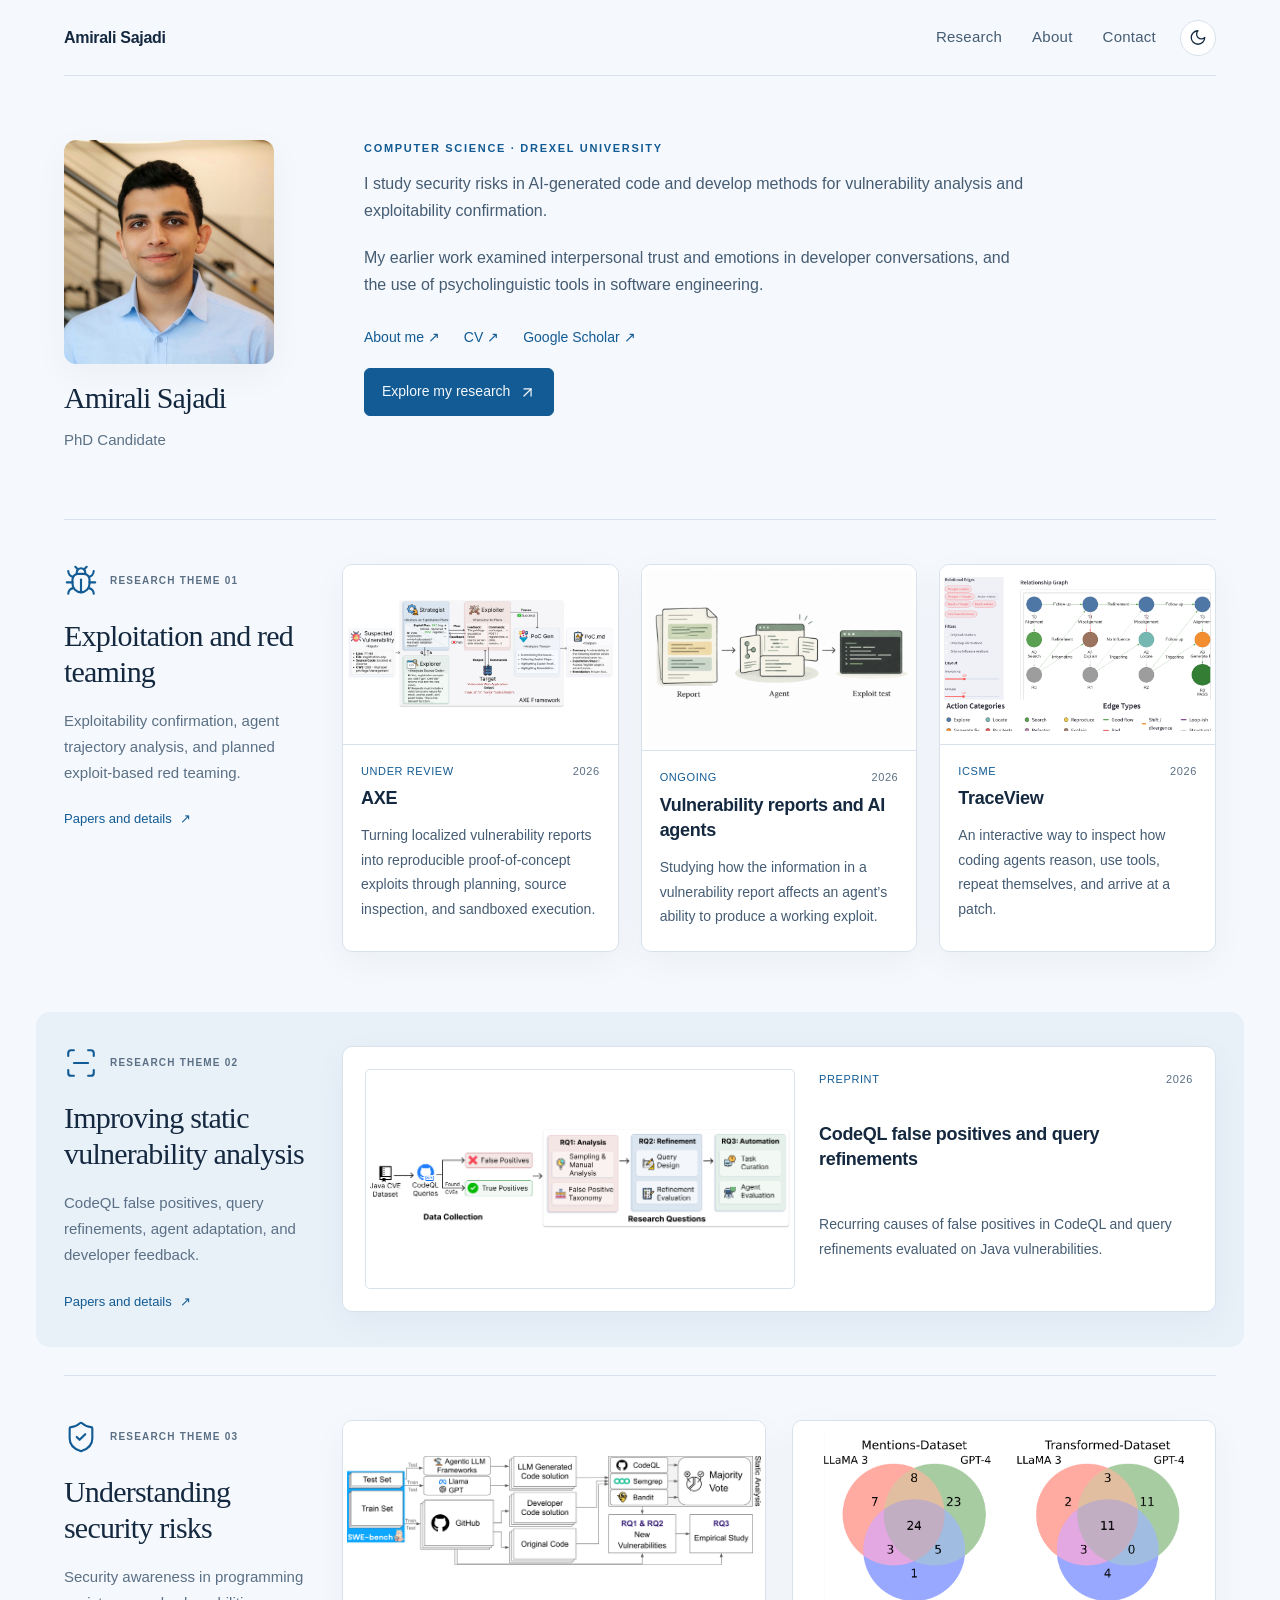
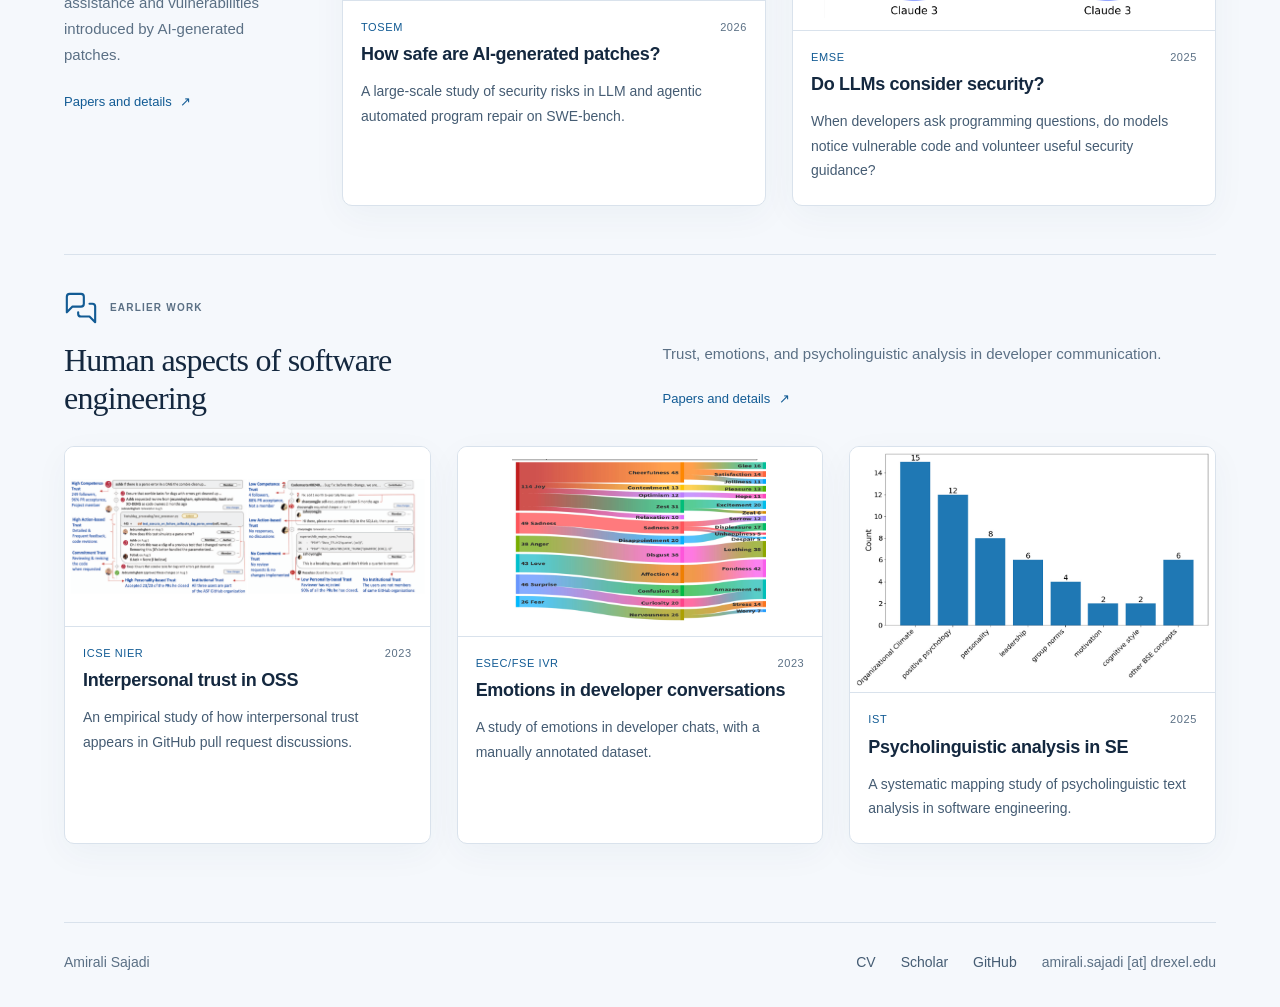
==== commit fff36ff4: "minor updates" ====
--- a/index.html
+++ b/index.html
@@ -1,3 +1,3 @@
 <!doctype html>
-<html lang="en"><head><meta charset="utf-8"><meta name="viewport" content="width=device-width, initial-scale=1"><meta name="description" content="Amirali Sajadi. Research on AI-assisted software development, software security, and vulnerability analysis at Drexel University."><meta name="color-scheme" content="light dark"><meta name="theme-color" content="#f5f8fc"><script>try{const t=localStorage.getItem("amirali-theme");document.documentElement.dataset.theme=t|| (matchMedia("(prefers-color-scheme:dark)").matches?"dark":"light")}catch(e){}</script><title>Amirali Sajadi</title><link rel="stylesheet" href="/style.css"><script src="/vendor/lucide.min.js" defer></script><script src="/script.js" defer></script></head>
-<body><a class="skip" href="#main">Skip to content</a><header class="site-header wrap"><a class="home-link" href="/">Amirali Sajadi</a><nav aria-label="Main navigation"><a href="/research/">Research</a><a href="/about/">About</a><a href="/contact/">Contact</a></nav><button class="theme-toggle" type="button" aria-label="Switch to dark mode"><i data-lucide="moon" aria-hidden="true"></i></button></header><main id="main" class="wrap home-main"><section class="profile-intro" aria-labelledby="profile-name"><aside class="home-profile"><a class="home-profile-photo" href="/about/" aria-label="About Amirali Sajadi"><img src="/assets/portrait.jpg" width="1388" height="1328" alt="Amirali Sajadi"></a><h1 id="profile-name">Amirali Sajadi</h1><p class="profile-affiliation">PhD Candidate<br>Computer Science<br>Drexel University</p><a class="profile-about-link" href="/about/">About me ↗</a></aside><div class="home-overview"><div class="intro-label">Computer science · Drexel University</div><h2>Software security and AI</h2><p>I study security risks in AI-generated code and develop methods for vulnerability analysis and exploitability confirmation.</p><p class="intro-secondary">My earlier work examined interpersonal trust and emotions in developer conversations, and the use of psycholinguistic tools in software engineering.</p><div class="overview-links"><a class="primary-link" href="/research/">Explore my research <i data-lucide="arrow-up-right" aria-hidden="true"></i></a><a href="/assets/cv.pdf" target="_blank" rel="noopener">CV ↗</a><a href="https://scholar.google.com/citations?user=wyZsULIAAAAJ&hl=en" target="_blank" rel="noopener">Google Scholar ↗</a></div></div></section><section class="research-theme theme-exploitation" aria-labelledby="theme-exploitation"><div class="theme-heading"><div class="theme-topline"><span class="theme-icon"><i data-lucide="bug" aria-hidden="true"></i></span><span class="theme-index">Research theme 01</span></div><h2 id="theme-exploitation">Exploitation and red teaming</h2><p>Exploitability confirmation, agent trajectory analysis, and planned exploit-based red teaming.</p><a class="theme-link" href="/research/?topic=exploitation">Papers and details <span aria-hidden="true">↗</span></a></div><div class="work-grid grid-count-3"><article class="work-tile"><button class="tile-image figure-fill" type="button" data-figure-key="axe" aria-label="Enlarge image for AXE: Grey-Box Exploitability Confirmation for Localized Vulnerability Reports"><img src="/assets/axe.png" alt="Figure from AXE: Grey-Box Exploitability Confirmation for Localized Vulnerability Reports" loading="lazy"></button><div class="tile-meta">Under review <span>2026</span></div><h3><a href="/research/#paper-axe">AXE</a></h3><p>Turning localized vulnerability reports into reproducible proof-of-concept exploits through planning, source inspection, and sandboxed execution.</p></article><article class="work-tile"><button class="tile-image figure-fill" type="button" data-figure-key="report" aria-label="Enlarge image for What Makes a Vulnerability Report Useful to an AI Exploitation Agent?"><img src="/assets/report-illustration.png" alt="Concept illustration showing a vulnerability report guiding an AI agent in developing and testing an exploit." loading="lazy"></button><div class="tile-meta">Ongoing <span>2026</span></div><h3><a href="/research/#paper-report">Vulnerability reports and AI agents</a></h3><p>Studying how the information in a vulnerability report affects an agent’s ability to produce a working exploit.</p></article><article class="work-tile"><button class="tile-image figure-fill" type="button" data-figure-key="trace" aria-label="Enlarge image for TraceView: Interactive Visualization of Agentic Program Repair Trajectories"><img src="/assets/trace.png" alt="Figure from TraceView: Interactive Visualization of Agentic Program Repair Trajectories" loading="lazy"></button><div class="tile-meta">ICSME <span>2026</span></div><h3><a href="/research/#paper-trace">TraceView</a></h3><p>An interactive way to inspect how coding agents reason, use tools, repeat themselves, and arrive at a patch.</p></article></div></section><section class="research-theme theme-analysis" aria-labelledby="theme-analysis"><div class="theme-heading"><div class="theme-topline"><span class="theme-icon"><i data-lucide="scan-line" aria-hidden="true"></i></span><span class="theme-index">Research theme 02</span></div><h2 id="theme-analysis">Improving static vulnerability analysis</h2><p>CodeQL false positives, query refinements, agent adaptation, and developer feedback.</p><a class="theme-link" href="/research/?topic=analysis">Papers and details <span aria-hidden="true">↗</span></a></div><div class="work-grid grid-count-1"><article class="work-tile"><button class="tile-image figure-fill" type="button" data-figure-key="sast" aria-label="Enlarge image for An Empirical Analysis of CodeQL False Positives and Query Refinements for Java Vulnerabilities"><img src="/assets/sast-white.png" alt="Figure from An Empirical Analysis of CodeQL False Positives and Query Refinements for Java Vulnerabilities" loading="lazy"></button><div class="tile-meta">Preprint <span>2026</span></div><h3><a href="/research/#paper-sast">CodeQL false positives and query refinements</a></h3><p>Recurring causes of false positives in CodeQL and query refinements evaluated on Java vulnerabilities.</p></article></div></section><section class="research-theme theme-risks" aria-labelledby="theme-risks"><div class="theme-heading"><div class="theme-topline"><span class="theme-icon"><i data-lucide="shield-check" aria-hidden="true"></i></span><span class="theme-index">Research theme 03</span></div><h2 id="theme-risks">Understanding security risks</h2><p>Security awareness in programming assistance and vulnerabilities introduced by AI-generated patches.</p><a class="theme-link" href="/research/?topic=risks">Papers and details <span aria-hidden="true">↗</span></a></div><div class="work-grid grid-count-2"><article class="work-tile"><button class="tile-image figure-fill" type="button" data-figure-key="repair" aria-label="Enlarge image for How Safe Are AI-Generated Patches?"><img src="/assets/repair.png" alt="Figure from How Safe Are AI-Generated Patches?" loading="lazy"></button><div class="tile-meta">TOSEM <span>2026</span></div><h3><a href="/research/#paper-repair">How safe are AI-generated patches?</a></h3><p>A large-scale study of security risks in LLM and agentic automated program repair on SWE-bench.</p></article><article class="work-tile"><button class="tile-image" type="button" data-figure-key="llm" aria-label="Enlarge image for Do LLMs Consider Security? An Empirical Study on Responses to Programming Questions"><img src="/assets/llm.png" alt="Figure from Do LLMs Consider Security? An Empirical Study on Responses to Programming Questions" loading="lazy"></button><div class="tile-meta">EMSE <span>2025</span></div><h3><a href="/research/#paper-llm">Do LLMs consider security?</a></h3><p>When developers ask programming questions, do models notice vulnerable code and volunteer useful security guidance?</p></article></div></section><section class="research-theme theme-human" aria-labelledby="theme-human"><div class="theme-heading"><div class="theme-topline"><span class="theme-icon"><i data-lucide="messages-square" aria-hidden="true"></i></span><span class="theme-index">Earlier work</span></div><h2 id="theme-human">Human aspects of software engineering</h2><p>Trust, emotions, and psycholinguistic analysis in developer communication.</p><a class="theme-link" href="/research/?topic=human">Papers and details <span aria-hidden="true">↗</span></a></div><div class="work-grid grid-count-3"><article class="work-tile"><button class="tile-image figure-fill" type="button" data-figure-key="trust" aria-label="Enlarge image for Interpersonal Trust in OSS: Exploring Dimensions of Trust in GitHub Pull Requests"><img src="/assets/trust.png" alt="Figure from Interpersonal Trust in OSS: Exploring Dimensions of Trust in GitHub Pull Requests" loading="lazy"></button><div class="tile-meta">ICSE NIER <span>2023</span></div><h3><a href="/research/#paper-trust">Interpersonal trust in OSS</a></h3><p>An empirical study of how interpersonal trust appears in GitHub pull request discussions.</p></article><article class="work-tile"><button class="tile-image" type="button" data-figure-key="emotions" aria-label="Enlarge image for Towards Understanding Emotions in Informal Developer Interactions: A Gitter Chat Study"><img src="/assets/emotions.png" alt="Figure from Towards Understanding Emotions in Informal Developer Interactions: A Gitter Chat Study" loading="lazy"></button><div class="tile-meta">ESEC/FSE IVR <span>2023</span></div><h3><a href="/research/#paper-emotions">Emotions in developer conversations</a></h3><p>A study of emotions in developer chats, with a manually annotated dataset.</p></article><article class="work-tile"><button class="tile-image figure-fill" type="button" data-figure-key="psych" aria-label="Enlarge image for Psycholinguistic Analyses in Software Engineering Text: A Systematic Mapping Study"><img src="/assets/psych.png" alt="Figure from Psycholinguistic Analyses in Software Engineering Text: A Systematic Mapping Study" loading="lazy"></button><div class="tile-meta">IST <span>2025</span></div><h3><a href="/research/#paper-psych">Psycholinguistic analysis in SE</a></h3><p>A systematic mapping study of psycholinguistic text analysis in software engineering.</p></article></div></section></main><footer class="wrap"><span>Amirali Sajadi</span><div><a href="/assets/cv.pdf" target="_blank" rel="noopener">CV</a><a href="https://scholar.google.com/citations?user=wyZsULIAAAAJ&hl=en" target="_blank" rel="noopener">Scholar</a><a href="https://github.com/AmiraliSajadi" target="_blank" rel="noopener">GitHub</a><a href="mailto:amirali.sajadi@drexel.edu">Email</a></div></footer></body></html>+<html lang="en"><head><meta charset="utf-8"><meta name="viewport" content="width=device-width, initial-scale=1"><meta name="description" content="Amirali Sajadi. Research on AI-assisted software development, software security, and vulnerability analysis at Drexel University."><meta name="color-scheme" content="light dark"><meta name="theme-color" content="#f5f8fc"><script>try{const t=localStorage.getItem("amirali-theme");document.documentElement.dataset.theme=t|| (matchMedia("(prefers-color-scheme:dark)").matches?"dark":"light")}catch(e){}</script><title>Amirali Sajadi</title><link rel="stylesheet" href="/style.css?v=20261109d"><script src="/vendor/lucide.min.js" defer></script><script src="/script.js" defer></script></head>
+<body><a class="skip" href="#main">Skip to content</a><header class="site-header wrap"><a class="home-link" href="/">Amirali Sajadi</a><nav aria-label="Main navigation"><a href="/research/">Research</a><a href="/about/">About</a><a href="/contact/">Contact</a></nav><button class="theme-toggle" type="button" aria-label="Switch to dark mode"><i data-lucide="moon" aria-hidden="true"></i></button></header><main id="main" class="wrap home-main"><section class="profile-intro" aria-labelledby="profile-name"><aside class="home-profile"><a class="home-profile-photo" href="/about/" aria-label="About Amirali Sajadi"><img src="/assets/portrait.jpg" width="1388" height="1328" alt="Amirali Sajadi"></a><h1 id="profile-name">Amirali Sajadi</h1><p class="profile-affiliation">PhD Candidate</p></aside><div class="home-overview"><div class="intro-label">Computer science · Drexel University</div><p>I study security risks in AI-generated code and develop methods for vulnerability analysis and exploitability confirmation.</p><p>My earlier work examined interpersonal trust and emotions in developer conversations, and the use of psycholinguistic tools in software engineering.</p><div class="overview-links"><a class="profile-about-link" href="/about/">About me ↗</a><a href="/assets/cv.pdf" target="_blank" rel="noopener">CV ↗</a><a href="https://scholar.google.com/citations?user=wyZsULIAAAAJ&hl=en" target="_blank" rel="noopener">Google Scholar ↗</a></div><div class="overview-research"><a class="primary-link" href="/research/">Explore my research <i data-lucide="arrow-up-right" aria-hidden="true"></i></a></div></div></section><section class="research-theme theme-exploitation" aria-labelledby="theme-exploitation"><div class="theme-heading"><div class="theme-topline"><span class="theme-icon"><i data-lucide="bug" aria-hidden="true"></i></span><span class="theme-index">Research theme 01</span></div><h2 id="theme-exploitation">Exploitation and red teaming</h2><p>Exploitability confirmation, agent trajectory analysis, and planned exploit-based red teaming.</p><a class="theme-link" href="/research/?topic=exploitation">Papers and details <span aria-hidden="true">↗</span></a></div><div class="work-grid grid-count-3"><article class="work-tile"><button class="tile-image figure-fill" type="button" data-figure-key="axe" aria-label="Enlarge image for AXE: Grey-Box Exploitability Confirmation for Localized Vulnerability Reports"><img src="/assets/axe.png" alt="Figure from AXE: Grey-Box Exploitability Confirmation for Localized Vulnerability Reports" loading="lazy"></button><div class="tile-meta">Under review <span>2026</span></div><h3><a href="/research/#paper-axe">AXE</a></h3><p>Turning localized vulnerability reports into reproducible proof-of-concept exploits through planning, source inspection, and sandboxed execution.</p></article><article class="work-tile"><button class="tile-image figure-fill" type="button" data-figure-key="report" aria-label="Enlarge image for What Makes a Vulnerability Report Useful to an AI Exploitation Agent?"><img src="/assets/report-illustration.png" alt="Concept illustration showing a vulnerability report guiding an AI agent in developing and testing an exploit." loading="lazy"></button><div class="tile-meta">Ongoing <span>2026</span></div><h3><a href="/research/#paper-report">Vulnerability reports and AI agents</a></h3><p>Studying how the information in a vulnerability report affects an agent’s ability to produce a working exploit.</p></article><article class="work-tile"><button class="tile-image figure-fill" type="button" data-figure-key="trace" aria-label="Enlarge image for TraceView: Interactive Visualization of Agentic Program Repair Trajectories"><img src="/assets/trace.png" alt="Figure from TraceView: Interactive Visualization of Agentic Program Repair Trajectories" loading="lazy"></button><div class="tile-meta">ICSME <span>2026</span></div><h3><a href="/research/#paper-trace">TraceView</a></h3><p>An interactive way to inspect how coding agents reason, use tools, repeat themselves, and arrive at a patch.</p></article></div></section><section class="research-theme theme-analysis" aria-labelledby="theme-analysis"><div class="theme-heading"><div class="theme-topline"><span class="theme-icon"><i data-lucide="scan-line" aria-hidden="true"></i></span><span class="theme-index">Research theme 02</span></div><h2 id="theme-analysis">Improving static vulnerability analysis</h2><p>CodeQL false positives, query refinements, agent adaptation, and developer feedback.</p><a class="theme-link" href="/research/?topic=analysis">Papers and details <span aria-hidden="true">↗</span></a></div><div class="work-grid grid-count-1"><article class="work-tile"><button class="tile-image figure-fill" type="button" data-figure-key="sast" aria-label="Enlarge image for An Empirical Analysis of CodeQL False Positives and Query Refinements for Java Vulnerabilities"><img src="/assets/sast-white.png" alt="Figure from An Empirical Analysis of CodeQL False Positives and Query Refinements for Java Vulnerabilities" loading="lazy"></button><div class="tile-meta">Preprint <span>2026</span></div><h3><a href="/research/#paper-sast">CodeQL false positives and query refinements</a></h3><p>Recurring causes of false positives in CodeQL and query refinements evaluated on Java vulnerabilities.</p></article></div></section><section class="research-theme theme-risks" aria-labelledby="theme-risks"><div class="theme-heading"><div class="theme-topline"><span class="theme-icon"><i data-lucide="shield-check" aria-hidden="true"></i></span><span class="theme-index">Research theme 03</span></div><h2 id="theme-risks">Understanding security risks</h2><p>Security awareness in programming assistance and vulnerabilities introduced by AI-generated patches.</p><a class="theme-link" href="/research/?topic=risks">Papers and details <span aria-hidden="true">↗</span></a></div><div class="work-grid grid-count-2"><article class="work-tile"><button class="tile-image figure-fill" type="button" data-figure-key="repair" aria-label="Enlarge image for How Safe Are AI-Generated Patches?"><img src="/assets/repair.png" alt="Figure from How Safe Are AI-Generated Patches?" loading="lazy"></button><div class="tile-meta">TOSEM <span>2026</span></div><h3><a href="/research/#paper-repair">How safe are AI-generated patches?</a></h3><p>A large-scale study of security risks in LLM and agentic automated program repair on SWE-bench.</p></article><article class="work-tile"><button class="tile-image" type="button" data-figure-key="llm" aria-label="Enlarge image for Do LLMs Consider Security? An Empirical Study on Responses to Programming Questions"><img src="/assets/llm.png" alt="Figure from Do LLMs Consider Security? An Empirical Study on Responses to Programming Questions" loading="lazy"></button><div class="tile-meta">EMSE <span>2025</span></div><h3><a href="/research/#paper-llm">Do LLMs consider security?</a></h3><p>When developers ask programming questions, do models notice vulnerable code and volunteer useful security guidance?</p></article></div></section><section class="research-theme theme-human" aria-labelledby="theme-human"><div class="theme-heading"><div class="theme-topline"><span class="theme-icon"><i data-lucide="messages-square" aria-hidden="true"></i></span><span class="theme-index">Earlier work</span></div><h2 id="theme-human">Human aspects of software engineering</h2><p>Trust, emotions, and psycholinguistic analysis in developer communication.</p><a class="theme-link" href="/research/?topic=human">Papers and details <span aria-hidden="true">↗</span></a></div><div class="work-grid grid-count-3"><article class="work-tile"><button class="tile-image figure-fill" type="button" data-figure-key="trust" aria-label="Enlarge image for Interpersonal Trust in OSS: Exploring Dimensions of Trust in GitHub Pull Requests"><img src="/assets/trust.png" alt="Figure from Interpersonal Trust in OSS: Exploring Dimensions of Trust in GitHub Pull Requests" loading="lazy"></button><div class="tile-meta">ICSE NIER <span>2023</span></div><h3><a href="/research/#paper-trust">Interpersonal trust in OSS</a></h3><p>An empirical study of how interpersonal trust appears in GitHub pull request discussions.</p></article><article class="work-tile"><button class="tile-image" type="button" data-figure-key="emotions" aria-label="Enlarge image for Towards Understanding Emotions in Informal Developer Interactions: A Gitter Chat Study"><img src="/assets/emotions.png" alt="Figure from Towards Understanding Emotions in Informal Developer Interactions: A Gitter Chat Study" loading="lazy"></button><div class="tile-meta">ESEC/FSE IVR <span>2023</span></div><h3><a href="/research/#paper-emotions">Emotions in developer conversations</a></h3><p>A study of emotions in developer chats, with a manually annotated dataset.</p></article><article class="work-tile"><button class="tile-image figure-fill" type="button" data-figure-key="psych" aria-label="Enlarge image for Psycholinguistic Analyses in Software Engineering Text: A Systematic Mapping Study"><img src="/assets/psych.png" alt="Figure from Psycholinguistic Analyses in Software Engineering Text: A Systematic Mapping Study" loading="lazy"></button><div class="tile-meta">IST <span>2025</span></div><h3><a href="/research/#paper-psych">Psycholinguistic analysis in SE</a></h3><p>A systematic mapping study of psycholinguistic text analysis in software engineering.</p></article></div></section></main><footer class="wrap"><span>Amirali Sajadi</span><div><a href="/assets/cv.pdf" target="_blank" rel="noopener">CV</a><a href="https://scholar.google.com/citations?user=wyZsULIAAAAJ&hl=en" target="_blank" rel="noopener">Scholar</a><a href="https://github.com/AmiraliSajadi" target="_blank" rel="noopener">GitHub</a><span>amirali.sajadi [at] drexel.edu</span></div></footer></body></html>
--- a/style.css
+++ b/style.css
@@ -1,3 +1,4 @@
+/* Layout and presentation for the personal website. */
 :root{--paper:#f6f5f0;--ink:#292e2b;--body:#50564f;--muted:#7b8178;--line:#dcdfd5;--accent:#42624b;--serif:Georgia,'Times New Roman',serif;--sans:Arial,Helvetica,sans-serif}
 *{box-sizing:border-box}html{scroll-behavior:smooth;scroll-padding-top:28px}body{margin:0;background:var(--paper);color:var(--body);font-family:var(--sans);font-size:16px;line-height:1.75}a{color:inherit;text-decoration:none;text-underline-offset:4px}a:hover{color:var(--accent);text-decoration:underline}a:focus-visible,button:focus-visible,summary:focus-visible{outline:2px solid var(--accent);outline-offset:5px}button{font:inherit;color:inherit}a,button{touch-action:manipulation}::selection{background:#d3decc}.wrap{width:min(1152px,calc(100% - 104px));margin-inline:auto}.skip{position:absolute;left:20px;top:-70px;background:#fff;padding:12px;z-index:9}.skip:focus{top:15px}.site-header{display:flex;align-items:center;justify-content:space-between;min-height:54px;border-bottom:1px solid var(--line);gap:30px}nav{display:flex;gap:35px;font-size:16px;letter-spacing:.25px}nav a{color:var(--body);padding-block:7px;border-bottom:1px solid transparent}nav a[aria-current=page]{color:var(--ink);border-bottom-color:var(--ink)}h1,h2,h3,p,figure{margin-top:0}h1,h2,h3{color:var(--ink);font-family:var(--serif);font-weight:400}h1{font-size:39px;line-height:1.2;letter-spacing:-1.1px;margin-bottom:17px}h2{font-size:27px;line-height:1.3;letter-spacing:-.6px;margin-bottom:18px}h3{font-size:20px;line-height:1.35;margin-bottom:9px}p{margin-bottom:20px}.work-tile{min-width:0}.tile-image{display:flex;align-items:center;justify-content:center;width:100%;height:211px;padding:20px;background:#fff;border:1px solid #e7e8e0;cursor:zoom-in;overflow:hidden}.tile-image img{width:100%;height:100%;object-fit:contain;transition:transform .3s}.tile-image:hover img{transform:scale(1.04)}.tile-meta{font-size:12px;letter-spacing:.7px;text-transform:uppercase;color:var(--muted);margin:15px 0 6px;display:flex;justify-content:space-between}.work-tile h3{font-size:20px;margin-bottom:7px;letter-spacing:-.2px}.work-tile h3 a{color:var(--ink)}.work-tile>p{font-size:14px;line-height:1.7;max-width:330px;margin:0;color:var(--muted)}.home-main{padding-bottom:30px}.page-main{padding-top:42px;padding-bottom:65px;min-height:calc(100vh - 134px)}.page-intro{max-width:810px;margin-bottom:35px}.page-intro>p{font-family:var(--serif);font-size:19px;line-height:1.75}.research-toolbar{display:flex;align-items:baseline;justify-content:space-between;border-bottom:1px solid var(--line);gap:25px}.filters{display:flex;gap:29px;min-width:0}.filters button{background:none;border:0;border-bottom:1px solid transparent;color:var(--muted);font-size:14px;cursor:pointer;padding:0 0 14px;white-space:nowrap}.filters button[aria-pressed=true]{border-bottom-color:var(--ink);color:var(--ink)}.filters button:hover{color:var(--accent)}.research-count{white-space:nowrap;font-size:12px;color:var(--muted)}.paper{display:grid;grid-template-columns:360px minmax(0,1fr);gap:40px;padding:34px 0;border-bottom:1px solid var(--line);align-items:start}.paper[hidden]{display:none}.paper-figure{width:100%;height:217px;display:flex;align-items:center;justify-content:center;overflow:hidden;border:1px solid #e7e8e0;background:#fff;padding:20px;cursor:zoom-in}.paper-figure img{width:100%;height:100%;object-fit:contain;transition:transform .2s}.paper-figure:hover img{transform:scale(1.035)}.paper-meta{display:flex;gap:12px;align-items:center;font-size:12px;letter-spacing:.6px;text-transform:uppercase;color:var(--accent);margin-bottom:9px;line-height:1.6}.paper-meta>span{color:var(--muted);border-left:1px solid var(--line);padding-left:12px}.paper h2{font-size:24px;line-height:1.3;margin-bottom:11px;letter-spacing:-.45px}.paper h2 a{color:var(--ink)}.paper h2 a:hover{color:var(--accent);text-decoration:none}.paper-summary{font-size:15px;line-height:1.75;margin-bottom:10px}.authors{font-size:13px;color:var(--muted);line-height:1.7;margin-bottom:11px}.authors strong{font-weight:400;color:var(--body)}.paper-actions{display:flex;gap:19px;font-size:14px;align-items:baseline;color:var(--accent)}.paper details{font-size:15px;color:var(--body);margin-top:12px}.paper details summary{display:inline;cursor:pointer;font-size:14px;color:var(--accent);list-style:none}.paper details summary::-webkit-details-marker{display:none}.paper details summary::after{content:' +';color:var(--muted)}.paper details[open] summary::after{content:' −'}.paper details p{margin:12px 0 0;line-height:1.8}.figure-dialog{width:min(1100px,calc(100% - 36px));max-height:90vh;border:1px solid var(--line);padding:38px;background:var(--paper);color:var(--ink);overflow:auto}.figure-dialog::backdrop{background:#242c24aa;backdrop-filter:blur(3px)}.figure-dialog h2{font-size:25px;max-width:87%;margin-bottom:24px}.figure-dialog>img{display:block;width:100%;max-height:65vh;object-fit:contain;background:#fff}.figure-dialog>p{font-size:13px;color:var(--muted);margin:20px 0 0}.dialog-close{position:absolute;right:20px;top:20px;border:0;background:none;color:var(--muted);cursor:pointer;font-size:14px}.figure-dialog:focus{outline:none}.about-layout{display:grid;grid-template-columns:430px minmax(0,1fr);gap:60px;align-items:start;max-width:1060px}.about-photo{margin:0}.about-photo img{display:block;width:100%;height:auto;aspect-ratio:1;object-fit:cover;object-position:58% center;border-radius:4px}.about-copy>p{font-family:var(--serif);font-size:18px;line-height:1.85;margin-bottom:23px}.about-copy a{text-decoration:underline;text-decoration-color:#b2bcaa}.about-copy h2{font-size:24px;margin-top:32px;margin-bottom:13px}.about-links{display:flex;gap:25px;padding-top:18px;font-size:14px;color:var(--accent)}.about-links a{text-decoration:none}.contact-page .page-intro{grid-column:1;grid-row:1;margin:0}.contact-page .page-intro h1{margin:0}.contact-layout{display:grid;grid-template-columns:minmax(0,1fr) minmax(0,1.08fr);column-gap:64px;row-gap:24px;align-items:start}.contact-copy{grid-column:1;grid-row:2;padding:0}.contact-email{font-family:var(--serif);font-size:25px;line-height:1.5;margin-bottom:37px;overflow-wrap:anywhere}.contact-email a{color:var(--ink);text-decoration:underline;text-decoration-color:#a9b69f;text-decoration-thickness:1px;text-underline-offset:6px}.contact-grid{display:grid;grid-template-columns:1.35fr 1fr;gap:30px;padding-top:26px;border-top:1px solid var(--line)}.contact-visual{position:relative;grid-column:2;grid-row:1/3;align-self:stretch;min-height:0;margin:8px 0 4px;background:#e9ece2;overflow:hidden}.contact-visual svg{position:absolute;inset:0;display:block;width:100%;height:100%;padding:4px 8px 12px;object-fit:contain}.contact-grid h2{font-size:24px;margin-bottom:16px}.contact-grid p{font-size:15px;line-height:1.85}.contact-links{display:flex;flex-direction:column;gap:11px;align-items:start;font-size:14px;color:var(--accent)}footer{display:flex;justify-content:space-between;align-items:center;gap:28px;border-top:1px solid var(--line);padding-block:23px 28px;font-size:14px;color:var(--muted)}footer>div{display:flex;gap:25px}footer a{color:var(--body)}
 
@@ -72,20 +73,20 @@
 .theme-toggle{display:inline-flex;align-items:center;justify-content:center;flex-shrink:0;width:36px;height:36px;padding:8px;border:1px solid var(--line);border-radius:50%;color:var(--ink);background:var(--surface);cursor:pointer}
 .theme-toggle:hover{background:var(--wash)}
 .theme-toggle svg{width:19px;height:19px;stroke-width:1.7}
-.profile-intro{grid-template-columns:230px minmax(0,1fr);gap:70px;padding:64px 0 66px;align-items:center}
+.profile-intro{grid-template-columns:230px minmax(0,1fr);gap:70px;padding:64px 0 66px;align-items:start}
 .home-profile{position:relative}
 .home-profile-photo{width:210px;margin-bottom:20px}
 .home-profile-photo img{width:210px;height:224px;border-radius:12px;box-shadow:var(--shadow);object-position:50% 35%}
 .home-profile h1{font-size:30px;letter-spacing:-1px}
 .profile-affiliation{font-size:15px;line-height:1.7;color:var(--muted)}
 .profile-about-link{font-size:14px}
-.home-overview{padding:10px 0;max-width:760px}
+.home-overview{padding:0;max-width:760px}
 .intro-label{font:600 11px/1.6 var(--sans);text-transform:uppercase;letter-spacing:1.7px;color:var(--accent);margin-bottom:18px}
 .home-overview h2{font-size:54px;line-height:1.08;letter-spacing:-1.7px;max-width:620px;margin-bottom:25px}
-.home-overview>p{font-family:var(--sans);font-size:20px;line-height:1.7;max-width:670px}
+.home-overview>p{font-family:var(--sans);font-size:16px;line-height:1.7;max-width:670px}
 .home-overview>.intro-secondary{font-size:16px;color:var(--muted);line-height:1.75;max-width:660px}
 .overview-links{align-items:center;gap:24px;font-size:14px;margin-top:28px}
-.overview-links .primary-link{display:inline-flex;align-items:center;gap:9px;padding:11px 17px;border:1px solid var(--accent);border-radius:6px;background:var(--accent);color:var(--paper);font-size:14px}
+.overview-research .primary-link{display:inline-flex;align-items:center;gap:9px;padding:11px 17px;border:1px solid var(--accent);border-radius:6px;background:var(--accent);color:var(--paper);font-size:14px}
 .primary-link svg{width:17px;height:17px;stroke-width:1.7}
 .research-theme{grid-template-columns:240px minmax(0,1fr);gap:38px;padding:44px 0 48px;position:relative}
 .theme-topline{display:flex;align-items:center;gap:12px;margin-bottom:20px}
@@ -145,6 +146,23 @@
 .figure-dialog{background:var(--surface);border-radius:12px}
 footer{font-size:14px;padding-block:28px 32px}
 @media(max-width:1100px){.profile-intro{grid-template-columns:205px minmax(0,1fr);gap:44px}.home-overview h2{font-size:47px}.research-theme{grid-template-columns:210px minmax(0,1fr);gap:28px}.work-grid{grid-template-columns:repeat(2,minmax(0,1fr))}.theme-exploitation .work-tile:last-child{grid-column:1/-1;display:grid;grid-template-columns:1fr 1fr;gap:0 20px;padding-top:18px}.theme-exploitation .work-tile:last-child .tile-image{grid-column:1;grid-row:1/4;margin:0;width:100%;border:0}.theme-exploitation .work-tile:last-child .tile-meta{margin-top:0}.theme-analysis .work-tile{display:block}.theme-analysis .work-tile .tile-meta{margin-top:16px}.theme-human .work-grid{grid-template-columns:repeat(3,minmax(0,1fr))}.theme-human .work-tile{padding-inline:14px}.theme-human .tile-image{width:calc(100% + 28px);margin-left:-14px}}
-@media(max-width:760px){.wrap{width:calc(100% - 40px)}.site-header{min-height:66px;gap:14px;flex-wrap:wrap;padding-block:14px}.site-header .home-link{font-size:15px;margin-right:auto}.site-header nav{gap:17px;font-size:14px;margin-left:0}.theme-toggle{width:32px;height:32px;padding:6px}.profile-intro{grid-template-columns:150px minmax(0,1fr);gap:28px;padding:34px 0 40px;align-items:start}.home-profile-photo,.home-profile-photo img{width:145px}.home-profile-photo img{height:160px}.home-profile h1{font-size:26px}.profile-affiliation{font-size:14px}.home-overview{padding-top:0}.home-overview h2{font-size:36px;letter-spacing:-1px}.home-overview>p{font-size:17px}.home-overview>.intro-secondary{font-size:15px}.intro-label{font-size:10px;letter-spacing:1px;margin-bottom:15px}.overview-links{gap:15px;font-size:13px}.overview-links .primary-link{padding:10px 12px;font-size:13px}.research-theme{grid-template-columns:1fr;gap:24px;padding:30px 0 36px}.theme-heading h2{font-size:30px;max-width:540px}.theme-heading>p{max-width:560px}.theme-link{margin-top:15px}.theme-analysis{padding:26px 20px;margin:0 -12px 18px}.theme-analysis .work-tile{display:grid;grid-template-columns:1fr 1fr;padding:18px;gap:0 20px}.theme-analysis .work-tile .tile-meta{margin-top:0}.theme-human .theme-heading{gap:12px 24px}.theme-human .work-grid{grid-template-columns:repeat(2,minmax(0,1fr))}.theme-human .work-tile:last-child{grid-column:1/-1}.theme-human .work-tile:last-child .tile-image{max-height:300px;object-fit:contain}.theme-human .tile-image img{max-height:290px;object-fit:contain}.theme-human .tile-image.figure-fill img{height:100%;object-fit:contain}.paper{grid-template-columns:1fr;gap:22px}.page-main{padding-top:34px}.page-intro h1{font-size:39px}.contact-email{font-size:23px}.research-toolbar{display:block}.research-count{display:block;padding-bottom:14px}}
-@media(max-width:520px){.site-header nav{order:3;width:100%;justify-content:space-between}.theme-toggle{margin-left:0}.profile-intro{display:flex;flex-direction:column;gap:26px}.home-profile{display:grid;grid-template-columns:104px minmax(0,1fr);gap:0 20px;align-items:start;width:100%}.home-profile-photo{grid-column:1;grid-row:1/4;width:104px;margin:0}.home-profile-photo img{width:104px;height:128px;border-radius:9px}.home-profile h1{grid-column:2;font-size:27px;margin:1px 0 6px}.profile-affiliation{grid-column:2;line-height:1.55;margin-bottom:7px;font-size:13px}.profile-about-link{grid-column:2;font-size:13px}.home-overview h2{font-size:43px;margin-bottom:20px}.home-overview>p{font-size:18px;line-height:1.7}.home-overview>.intro-secondary{font-size:15px}.intro-label{font-size:10px}.work-grid,.work-grid.grid-count-2,.theme-human .work-grid{grid-template-columns:1fr}.theme-exploitation .work-tile:last-child,.theme-analysis .work-tile{display:block}.theme-exploitation .work-tile:last-child{padding-top:0}.theme-exploitation .work-tile:last-child .tile-image{width:calc(100% + 36px);margin-left:-18px;border-bottom:1px solid var(--line)}.theme-exploitation .work-tile:last-child .tile-meta{margin-top:18px}.theme-analysis .work-tile .tile-meta{margin-top:16px}.work-grid .tile-image{min-height:220px}.work-tile h3{font-size:20px}.work-tile>p{font-size:15px}.theme-human .theme-heading{display:block}.theme-human .theme-heading h2{margin-bottom:14px}.theme-human .theme-topline{margin-bottom:18px}.theme-human .work-tile:last-child{grid-column:auto}.contact-grid{grid-template-columns:1fr}.about-gallery{gap:22px 18px}.about-gallery figcaption{font-size:13px}footer>div{flex-wrap:wrap;gap:18px}.figure-dialog{padding:40px 18px 20px}.figure-dialog h2{font-size:21px}}
+@media(max-width:760px){.wrap{width:calc(100% - 40px)}.site-header{min-height:66px;gap:14px;flex-wrap:wrap;padding-block:14px}.site-header .home-link{font-size:15px;margin-right:auto}.site-header nav{gap:17px;font-size:14px;margin-left:0}.theme-toggle{width:32px;height:32px;padding:6px}.profile-intro{grid-template-columns:150px minmax(0,1fr);gap:28px;padding:34px 0 40px;align-items:start}.home-profile-photo,.home-profile-photo img{width:145px}.home-profile-photo img{height:160px}.home-profile h1{font-size:26px}.profile-affiliation{font-size:14px}.home-overview{padding-top:0}.home-overview h2{font-size:36px;letter-spacing:-1px}.home-overview>p{font-size:16px}.home-overview>.intro-secondary{font-size:15px}.intro-label{font-size:10px;letter-spacing:1px;margin-bottom:15px}.overview-links{gap:15px;font-size:13px}.overview-research .primary-link{padding:10px 12px;font-size:13px}.research-theme{grid-template-columns:1fr;gap:24px;padding:30px 0 36px}.theme-heading h2{font-size:30px;max-width:540px}.theme-heading>p{max-width:560px}.theme-link{margin-top:15px}.theme-analysis{padding:26px 20px;margin:0 -12px 18px}.theme-analysis .work-tile{display:grid;grid-template-columns:1fr 1fr;padding:18px;gap:0 20px}.theme-analysis .work-tile .tile-meta{margin-top:0}.theme-human .theme-heading{gap:12px 24px}.theme-human .work-grid{grid-template-columns:repeat(2,minmax(0,1fr))}.theme-human .work-tile:last-child{grid-column:1/-1}.theme-human .work-tile:last-child .tile-image{max-height:300px;object-fit:contain}.theme-human .tile-image img{max-height:290px;object-fit:contain}.theme-human .tile-image.figure-fill img{height:100%;object-fit:contain}.paper{grid-template-columns:1fr;gap:22px}.page-main{padding-top:34px}.page-intro h1{font-size:39px}.contact-email{font-size:23px}.research-toolbar{display:block}.research-count{display:block;padding-bottom:14px}}
+@media(max-width:520px){.site-header nav{order:3;width:100%;justify-content:space-between}.theme-toggle{margin-left:0}.profile-intro{display:flex;flex-direction:column;gap:26px}.home-profile{display:grid;grid-template-columns:104px minmax(0,1fr);gap:0 20px;align-items:start;width:100%}.home-profile-photo{grid-column:1;grid-row:1/4;width:104px;margin:0}.home-profile-photo img{width:104px;height:128px;border-radius:9px}.home-profile h1{grid-column:2;font-size:27px;margin:1px 0 6px}.profile-affiliation{grid-column:2;line-height:1.55;margin-bottom:7px;font-size:13px}.profile-about-link{grid-column:2;font-size:13px}.home-overview h2{font-size:43px;margin-bottom:20px}.home-overview>p{font-size:16px;line-height:1.7}.home-overview>.intro-secondary{font-size:15px}.intro-label{font-size:10px}.work-grid,.work-grid.grid-count-2,.theme-human .work-grid{grid-template-columns:1fr}.theme-exploitation .work-tile:last-child,.theme-analysis .work-tile{display:block}.theme-exploitation .work-tile:last-child{padding-top:0}.theme-exploitation .work-tile:last-child .tile-image{width:calc(100% + 36px);margin-left:-18px;border-bottom:1px solid var(--line)}.theme-exploitation .work-tile:last-child .tile-meta{margin-top:18px}.theme-analysis .work-tile .tile-meta{margin-top:16px}.work-grid .tile-image{min-height:220px}.work-tile h3{font-size:20px}.work-tile>p{font-size:15px}.theme-human .theme-heading{display:block}.theme-human .theme-heading h2{margin-bottom:14px}.theme-human .theme-topline{margin-bottom:18px}.theme-human .work-tile:last-child{grid-column:auto}.contact-grid{grid-template-columns:1fr}.about-gallery{gap:22px 18px}.about-gallery figcaption{font-size:13px}footer>div{flex-wrap:wrap;gap:18px}.figure-dialog{padding:40px 18px 20px}.figure-dialog h2{font-size:21px}}
 @media(prefers-reduced-motion:reduce){*,*::before,*::after{transition:none!important}}
+
+/* Give the main publication venue priority over its conference track. */
+.paper-meta{flex-wrap:wrap;row-gap:2px}
+.paper-meta .paper-venue{border:0;padding:0;color:var(--accent);font-size:13px;font-weight:600}
+.paper-meta-with-track .paper-venue{flex-basis:100%}
+.paper-meta .paper-track{border:0;padding:0;color:var(--muted);font-size:11px;font-weight:400}
+
+/* Keep the homepage identity and introduction together beside the portrait. */
+.home-overview h1{font-size:32px;line-height:1.2;letter-spacing:-1px;margin:0 0 8px}
+.home-overview .intro-label{margin-bottom:12px}
+.home-overview>p.profile-affiliation{font-size:15px;color:var(--muted);margin-bottom:20px}
+.profile-intro .home-profile-photo{margin-bottom:16px}
+@media(max-width:520px){.profile-intro .home-profile{display:block;width:auto}.home-overview h1{font-size:28px}}
+
+.home-profile .profile-affiliation{margin-bottom:0}
+
+.overview-research{margin-top:18px}
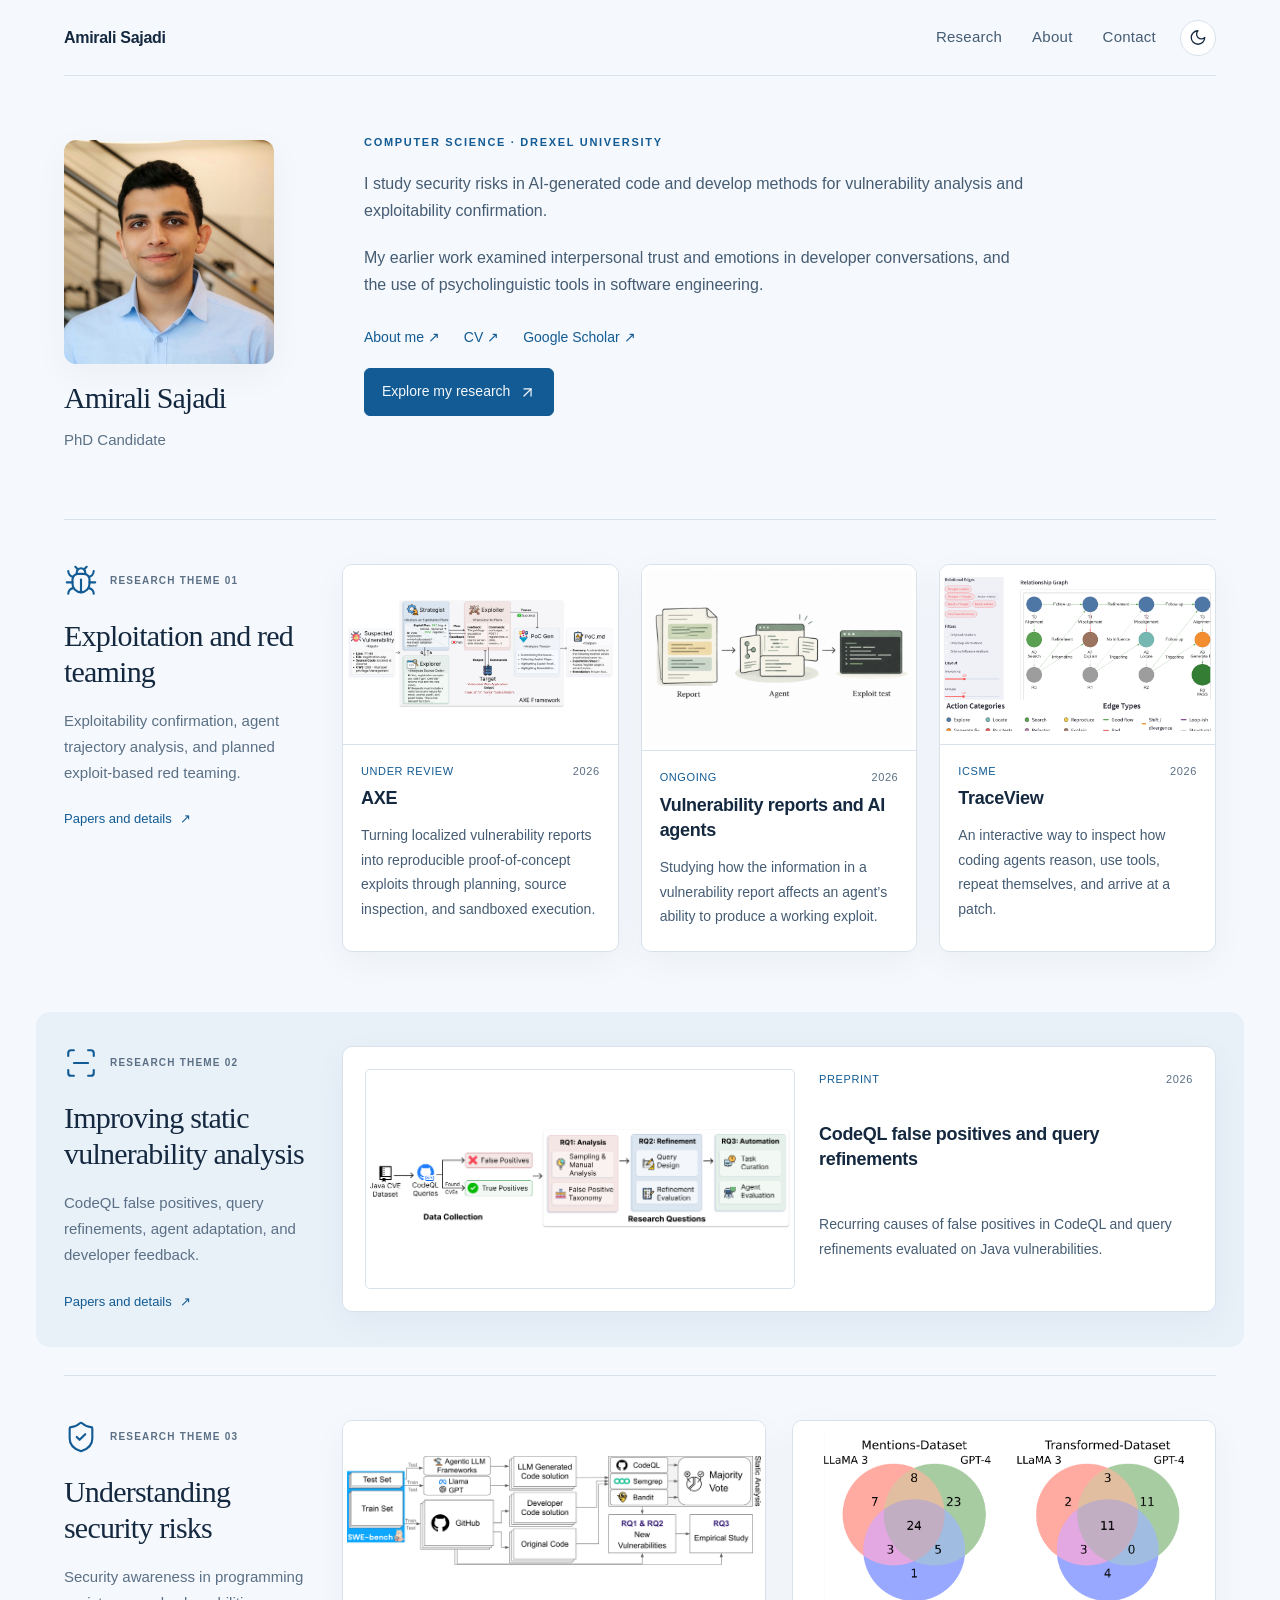
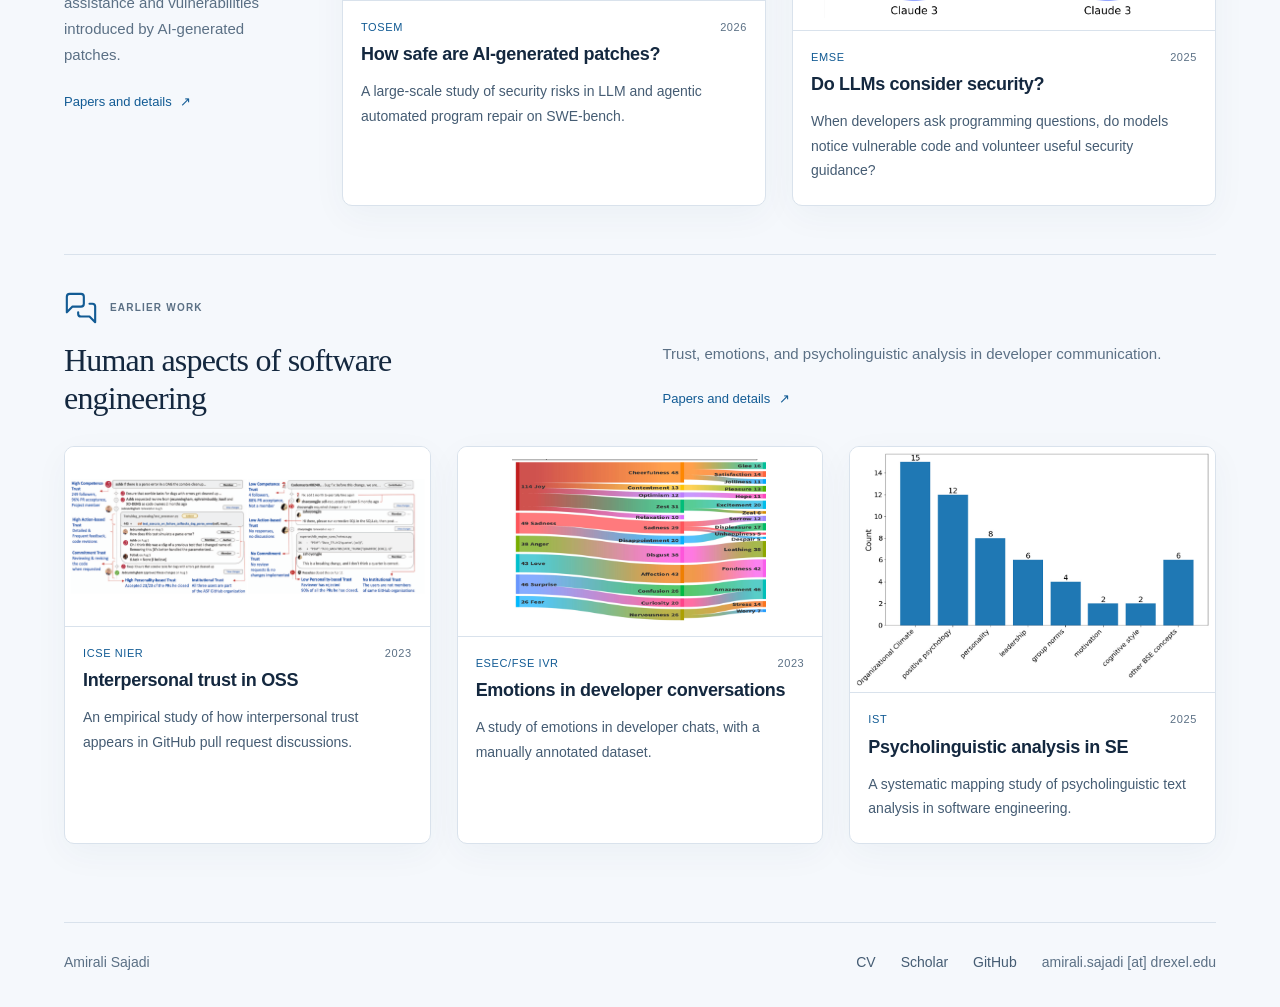
==== commit 4f0e1c8a: "minor updates" ====
--- a/index.html
+++ b/index.html
@@ -1,3 +1,3 @@
 <!doctype html>
-<html lang="en"><head><meta charset="utf-8"><meta name="viewport" content="width=device-width, initial-scale=1"><meta name="description" content="Amirali Sajadi. Research on AI-assisted software development, software security, and vulnerability analysis at Drexel University."><meta name="color-scheme" content="light dark"><meta name="theme-color" content="#f5f8fc"><script>try{const t=localStorage.getItem("amirali-theme");document.documentElement.dataset.theme=t|| (matchMedia("(prefers-color-scheme:dark)").matches?"dark":"light")}catch(e){}</script><title>Amirali Sajadi</title><link rel="stylesheet" href="/style.css?v=20261109d"><script src="/vendor/lucide.min.js" defer></script><script src="/script.js" defer></script></head>
+<html lang="en"><head><meta charset="utf-8"><meta name="viewport" content="width=device-width, initial-scale=1"><meta name="description" content="Amirali Sajadi. Research on AI-assisted software development, software security, and vulnerability analysis at Drexel University."><meta name="color-scheme" content="light dark"><meta name="theme-color" content="#f5f8fc"><script>try{const t=localStorage.getItem("amirali-theme");document.documentElement.dataset.theme=t|| (matchMedia("(prefers-color-scheme:dark)").matches?"dark":"light")}catch(e){}</script><title>Amirali Sajadi</title><link rel="stylesheet" href="/style.css?v=20261109f"><script src="/vendor/lucide.min.js" defer></script><script src="/script.js" defer></script></head>
 <body><a class="skip" href="#main">Skip to content</a><header class="site-header wrap"><a class="home-link" href="/">Amirali Sajadi</a><nav aria-label="Main navigation"><a href="/research/">Research</a><a href="/about/">About</a><a href="/contact/">Contact</a></nav><button class="theme-toggle" type="button" aria-label="Switch to dark mode"><i data-lucide="moon" aria-hidden="true"></i></button></header><main id="main" class="wrap home-main"><section class="profile-intro" aria-labelledby="profile-name"><aside class="home-profile"><a class="home-profile-photo" href="/about/" aria-label="About Amirali Sajadi"><img src="/assets/portrait.jpg" width="1388" height="1328" alt="Amirali Sajadi"></a><h1 id="profile-name">Amirali Sajadi</h1><p class="profile-affiliation">PhD Candidate</p></aside><div class="home-overview"><div class="intro-label">Computer science · Drexel University</div><p>I study security risks in AI-generated code and develop methods for vulnerability analysis and exploitability confirmation.</p><p>My earlier work examined interpersonal trust and emotions in developer conversations, and the use of psycholinguistic tools in software engineering.</p><div class="overview-links"><a class="profile-about-link" href="/about/">About me ↗</a><a href="/assets/cv.pdf" target="_blank" rel="noopener">CV ↗</a><a href="https://scholar.google.com/citations?user=wyZsULIAAAAJ&hl=en" target="_blank" rel="noopener">Google Scholar ↗</a></div><div class="overview-research"><a class="primary-link" href="/research/">Explore my research <i data-lucide="arrow-up-right" aria-hidden="true"></i></a></div></div></section><section class="research-theme theme-exploitation" aria-labelledby="theme-exploitation"><div class="theme-heading"><div class="theme-topline"><span class="theme-icon"><i data-lucide="bug" aria-hidden="true"></i></span><span class="theme-index">Research theme 01</span></div><h2 id="theme-exploitation">Exploitation and red teaming</h2><p>Exploitability confirmation, agent trajectory analysis, and planned exploit-based red teaming.</p><a class="theme-link" href="/research/?topic=exploitation">Papers and details <span aria-hidden="true">↗</span></a></div><div class="work-grid grid-count-3"><article class="work-tile"><button class="tile-image figure-fill" type="button" data-figure-key="axe" aria-label="Enlarge image for AXE: Grey-Box Exploitability Confirmation for Localized Vulnerability Reports"><img src="/assets/axe.png" alt="Figure from AXE: Grey-Box Exploitability Confirmation for Localized Vulnerability Reports" loading="lazy"></button><div class="tile-meta">Under review <span>2026</span></div><h3><a href="/research/#paper-axe">AXE</a></h3><p>Turning localized vulnerability reports into reproducible proof-of-concept exploits through planning, source inspection, and sandboxed execution.</p></article><article class="work-tile"><button class="tile-image figure-fill" type="button" data-figure-key="report" aria-label="Enlarge image for What Makes a Vulnerability Report Useful to an AI Exploitation Agent?"><img src="/assets/report-illustration.png" alt="Concept illustration showing a vulnerability report guiding an AI agent in developing and testing an exploit." loading="lazy"></button><div class="tile-meta">Ongoing <span>2026</span></div><h3><a href="/research/#paper-report">Vulnerability reports and AI agents</a></h3><p>Studying how the information in a vulnerability report affects an agent’s ability to produce a working exploit.</p></article><article class="work-tile"><button class="tile-image figure-fill" type="button" data-figure-key="trace" aria-label="Enlarge image for TraceView: Interactive Visualization of Agentic Program Repair Trajectories"><img src="/assets/trace.png" alt="Figure from TraceView: Interactive Visualization of Agentic Program Repair Trajectories" loading="lazy"></button><div class="tile-meta">ICSME <span>2026</span></div><h3><a href="/research/#paper-trace">TraceView</a></h3><p>An interactive way to inspect how coding agents reason, use tools, repeat themselves, and arrive at a patch.</p></article></div></section><section class="research-theme theme-analysis" aria-labelledby="theme-analysis"><div class="theme-heading"><div class="theme-topline"><span class="theme-icon"><i data-lucide="scan-line" aria-hidden="true"></i></span><span class="theme-index">Research theme 02</span></div><h2 id="theme-analysis">Improving static vulnerability analysis</h2><p>CodeQL false positives, query refinements, agent adaptation, and developer feedback.</p><a class="theme-link" href="/research/?topic=analysis">Papers and details <span aria-hidden="true">↗</span></a></div><div class="work-grid grid-count-1"><article class="work-tile"><button class="tile-image figure-fill" type="button" data-figure-key="sast" aria-label="Enlarge image for An Empirical Analysis of CodeQL False Positives and Query Refinements for Java Vulnerabilities"><img src="/assets/sast-white.png" alt="Figure from An Empirical Analysis of CodeQL False Positives and Query Refinements for Java Vulnerabilities" loading="lazy"></button><div class="tile-meta">Preprint <span>2026</span></div><h3><a href="/research/#paper-sast">CodeQL false positives and query refinements</a></h3><p>Recurring causes of false positives in CodeQL and query refinements evaluated on Java vulnerabilities.</p></article></div></section><section class="research-theme theme-risks" aria-labelledby="theme-risks"><div class="theme-heading"><div class="theme-topline"><span class="theme-icon"><i data-lucide="shield-check" aria-hidden="true"></i></span><span class="theme-index">Research theme 03</span></div><h2 id="theme-risks">Understanding security risks</h2><p>Security awareness in programming assistance and vulnerabilities introduced by AI-generated patches.</p><a class="theme-link" href="/research/?topic=risks">Papers and details <span aria-hidden="true">↗</span></a></div><div class="work-grid grid-count-2"><article class="work-tile"><button class="tile-image figure-fill" type="button" data-figure-key="repair" aria-label="Enlarge image for How Safe Are AI-Generated Patches?"><img src="/assets/repair.png" alt="Figure from How Safe Are AI-Generated Patches?" loading="lazy"></button><div class="tile-meta">TOSEM <span>2026</span></div><h3><a href="/research/#paper-repair">How safe are AI-generated patches?</a></h3><p>A large-scale study of security risks in LLM and agentic automated program repair on SWE-bench.</p></article><article class="work-tile"><button class="tile-image" type="button" data-figure-key="llm" aria-label="Enlarge image for Do LLMs Consider Security? An Empirical Study on Responses to Programming Questions"><img src="/assets/llm.png" alt="Figure from Do LLMs Consider Security? An Empirical Study on Responses to Programming Questions" loading="lazy"></button><div class="tile-meta">EMSE <span>2025</span></div><h3><a href="/research/#paper-llm">Do LLMs consider security?</a></h3><p>When developers ask programming questions, do models notice vulnerable code and volunteer useful security guidance?</p></article></div></section><section class="research-theme theme-human" aria-labelledby="theme-human"><div class="theme-heading"><div class="theme-topline"><span class="theme-icon"><i data-lucide="messages-square" aria-hidden="true"></i></span><span class="theme-index">Earlier work</span></div><h2 id="theme-human">Human aspects of software engineering</h2><p>Trust, emotions, and psycholinguistic analysis in developer communication.</p><a class="theme-link" href="/research/?topic=human">Papers and details <span aria-hidden="true">↗</span></a></div><div class="work-grid grid-count-3"><article class="work-tile"><button class="tile-image figure-fill" type="button" data-figure-key="trust" aria-label="Enlarge image for Interpersonal Trust in OSS: Exploring Dimensions of Trust in GitHub Pull Requests"><img src="/assets/trust.png" alt="Figure from Interpersonal Trust in OSS: Exploring Dimensions of Trust in GitHub Pull Requests" loading="lazy"></button><div class="tile-meta">ICSE NIER <span>2023</span></div><h3><a href="/research/#paper-trust">Interpersonal trust in OSS</a></h3><p>An empirical study of how interpersonal trust appears in GitHub pull request discussions.</p></article><article class="work-tile"><button class="tile-image" type="button" data-figure-key="emotions" aria-label="Enlarge image for Towards Understanding Emotions in Informal Developer Interactions: A Gitter Chat Study"><img src="/assets/emotions.png" alt="Figure from Towards Understanding Emotions in Informal Developer Interactions: A Gitter Chat Study" loading="lazy"></button><div class="tile-meta">ESEC/FSE IVR <span>2023</span></div><h3><a href="/research/#paper-emotions">Emotions in developer conversations</a></h3><p>A study of emotions in developer chats, with a manually annotated dataset.</p></article><article class="work-tile"><button class="tile-image figure-fill" type="button" data-figure-key="psych" aria-label="Enlarge image for Psycholinguistic Analyses in Software Engineering Text: A Systematic Mapping Study"><img src="/assets/psych.png" alt="Figure from Psycholinguistic Analyses in Software Engineering Text: A Systematic Mapping Study" loading="lazy"></button><div class="tile-meta">IST <span>2025</span></div><h3><a href="/research/#paper-psych">Psycholinguistic analysis in SE</a></h3><p>A systematic mapping study of psycholinguistic text analysis in software engineering.</p></article></div></section></main><footer class="wrap"><span>Amirali Sajadi</span><div><a href="/assets/cv.pdf" target="_blank" rel="noopener">CV</a><a href="https://scholar.google.com/citations?user=wyZsULIAAAAJ&hl=en" target="_blank" rel="noopener">Scholar</a><a href="https://github.com/AmiraliSajadi" target="_blank" rel="noopener">GitHub</a><span>amirali.sajadi [at] drexel.edu</span></div></footer></body></html>
--- a/style.css
+++ b/style.css
@@ -158,7 +158,7 @@
 
 /* Keep the homepage identity and introduction together beside the portrait. */
 .home-overview h1{font-size:32px;line-height:1.2;letter-spacing:-1px;margin:0 0 8px}
-.home-overview .intro-label{margin-bottom:12px}
+.home-overview .intro-label{margin-bottom:18px}
 .home-overview>p.profile-affiliation{font-size:15px;color:var(--muted);margin-bottom:20px}
 .profile-intro .home-profile-photo{margin-bottom:16px}
 @media(max-width:520px){.profile-intro .home-profile{display:block;width:auto}.home-overview h1{font-size:28px}}
@@ -166,3 +166,5 @@
 .home-profile .profile-affiliation{margin-bottom:0}
 
 .overview-research{margin-top:18px}
+
+@media(min-width:521px){.profile-intro .home-overview{margin-top:-6px}}
